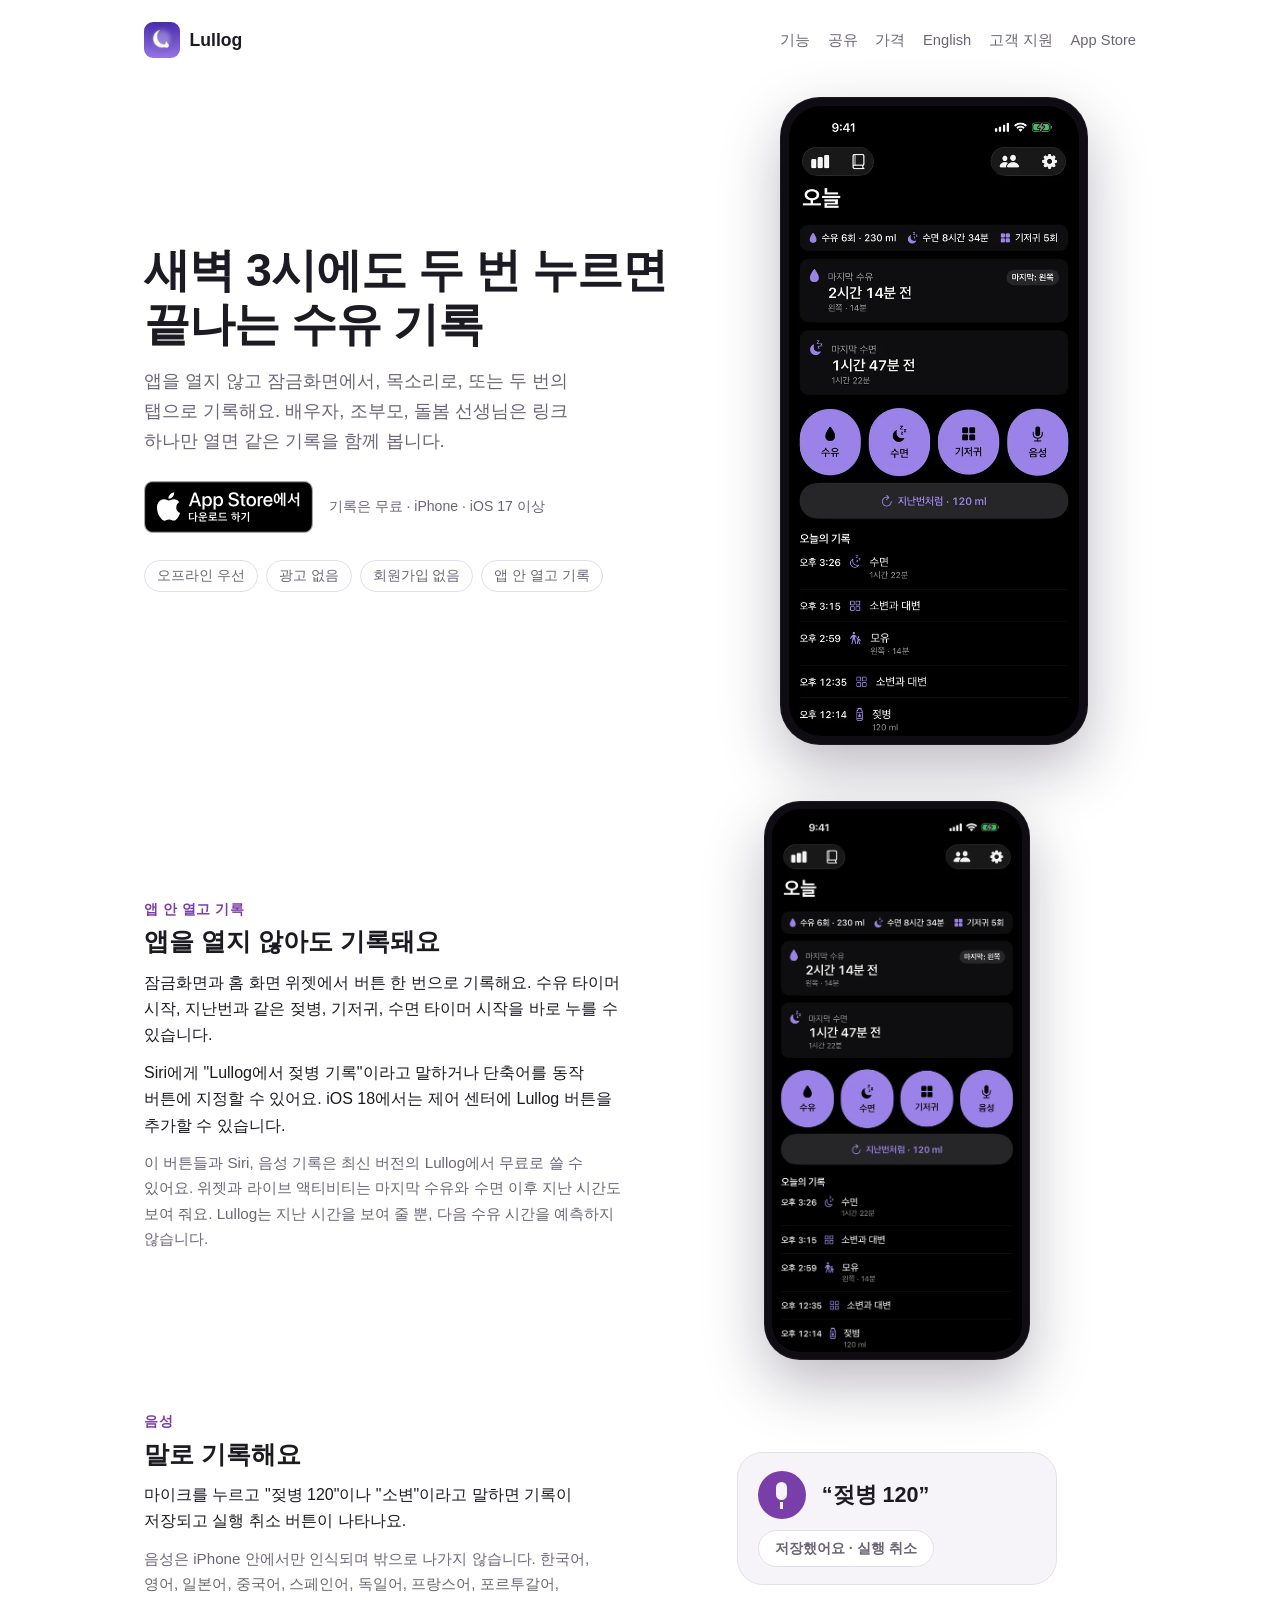
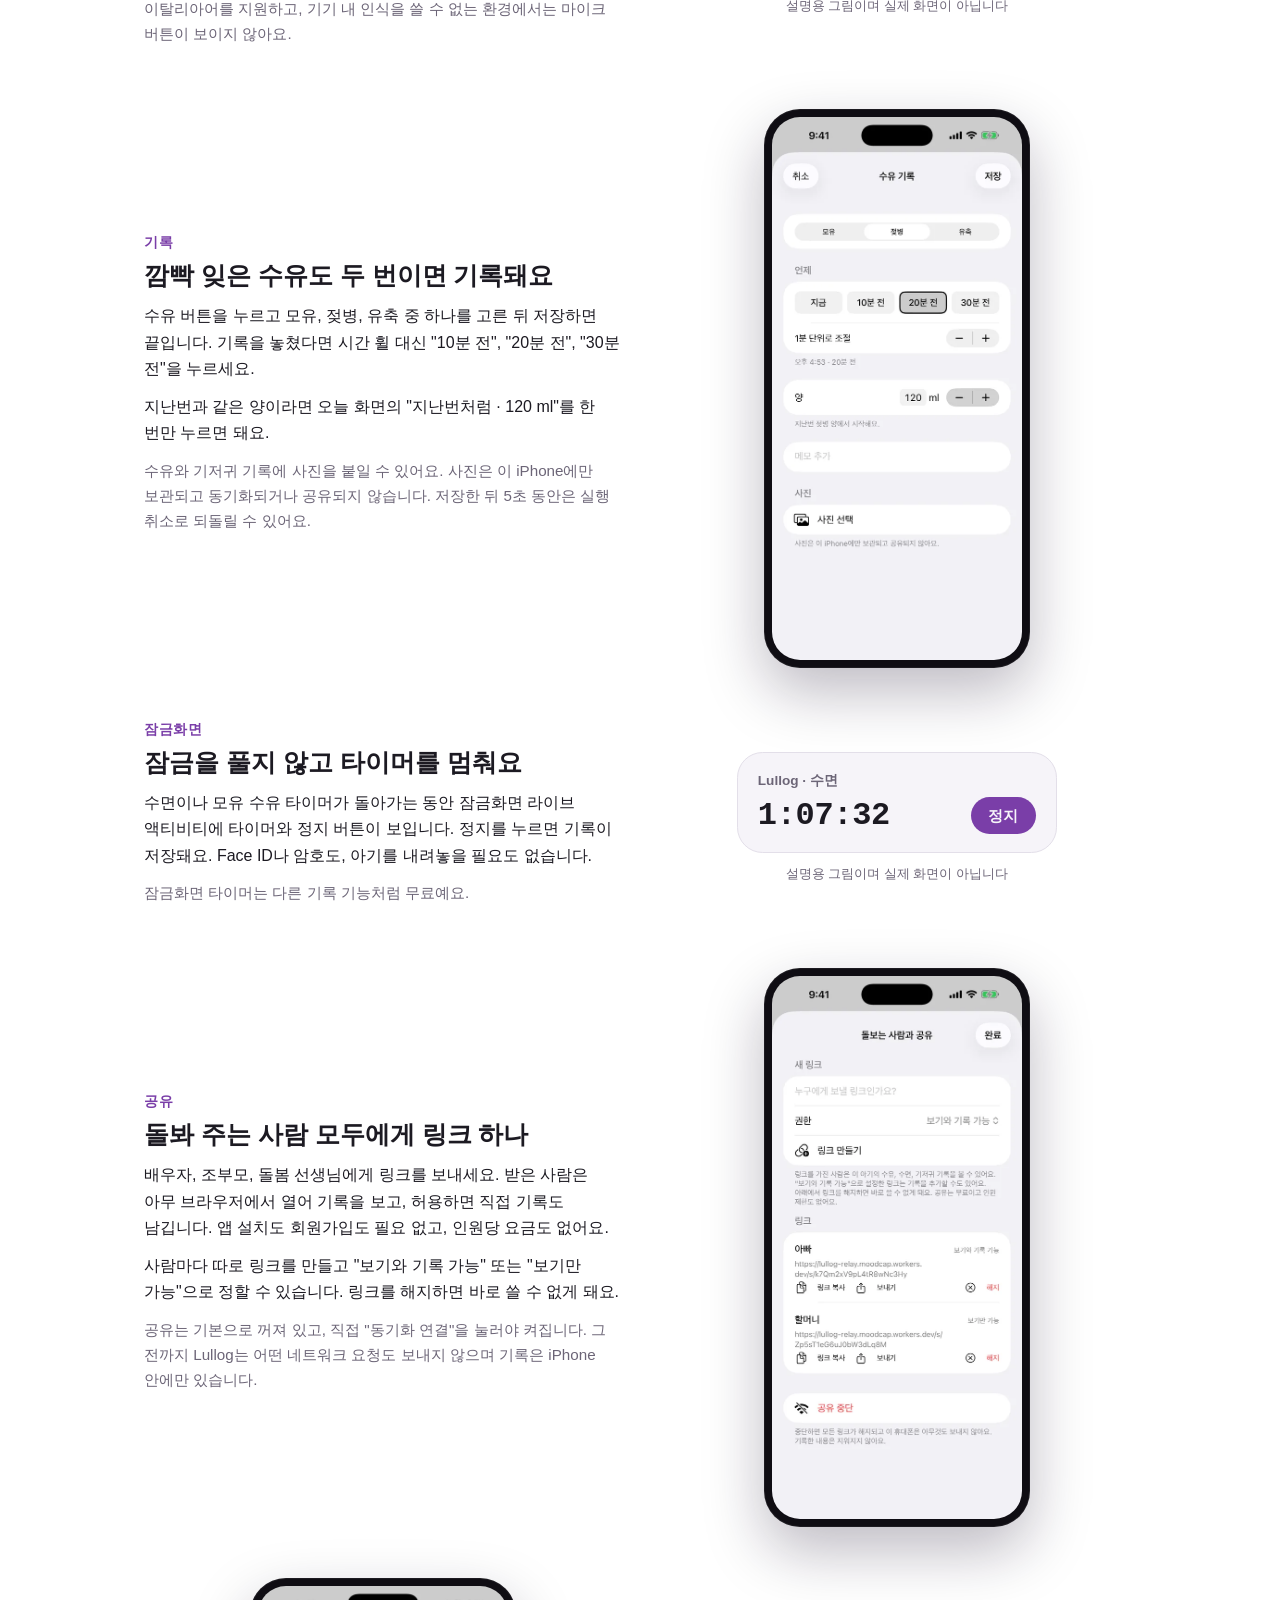
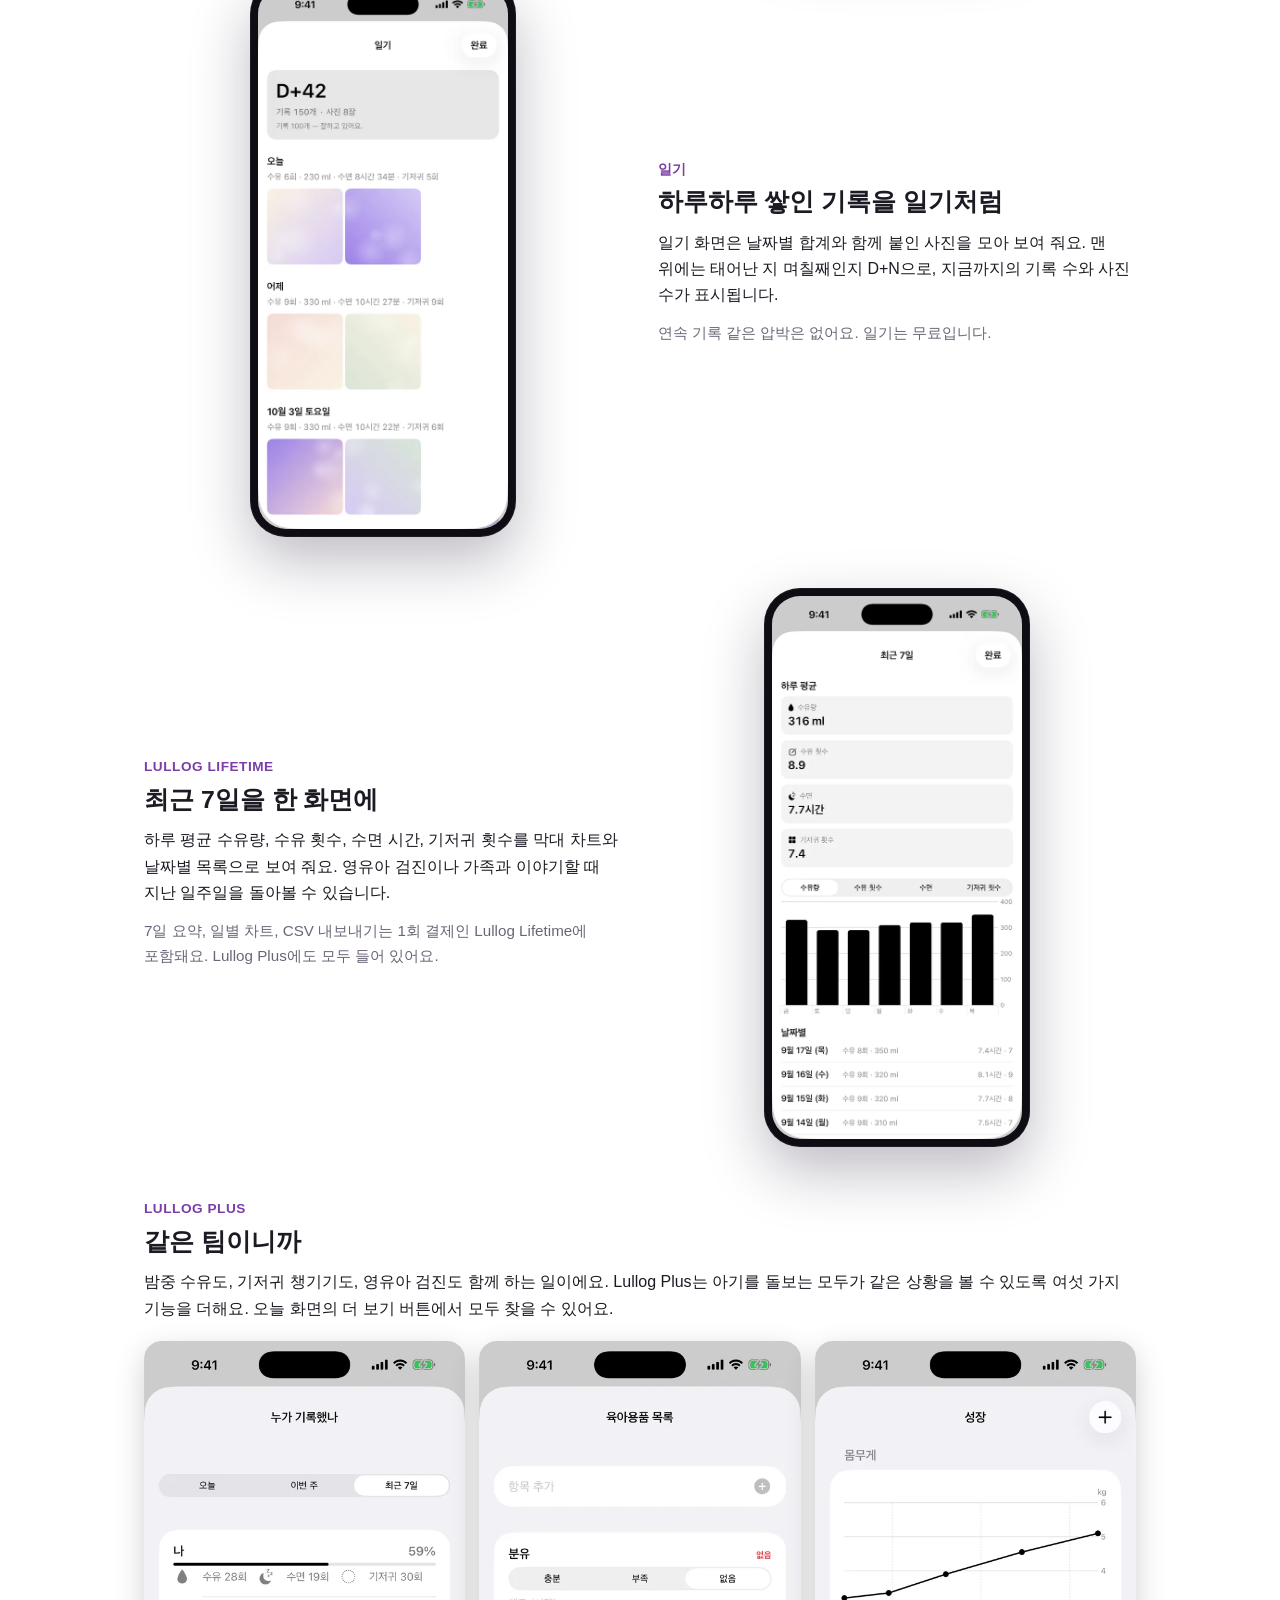
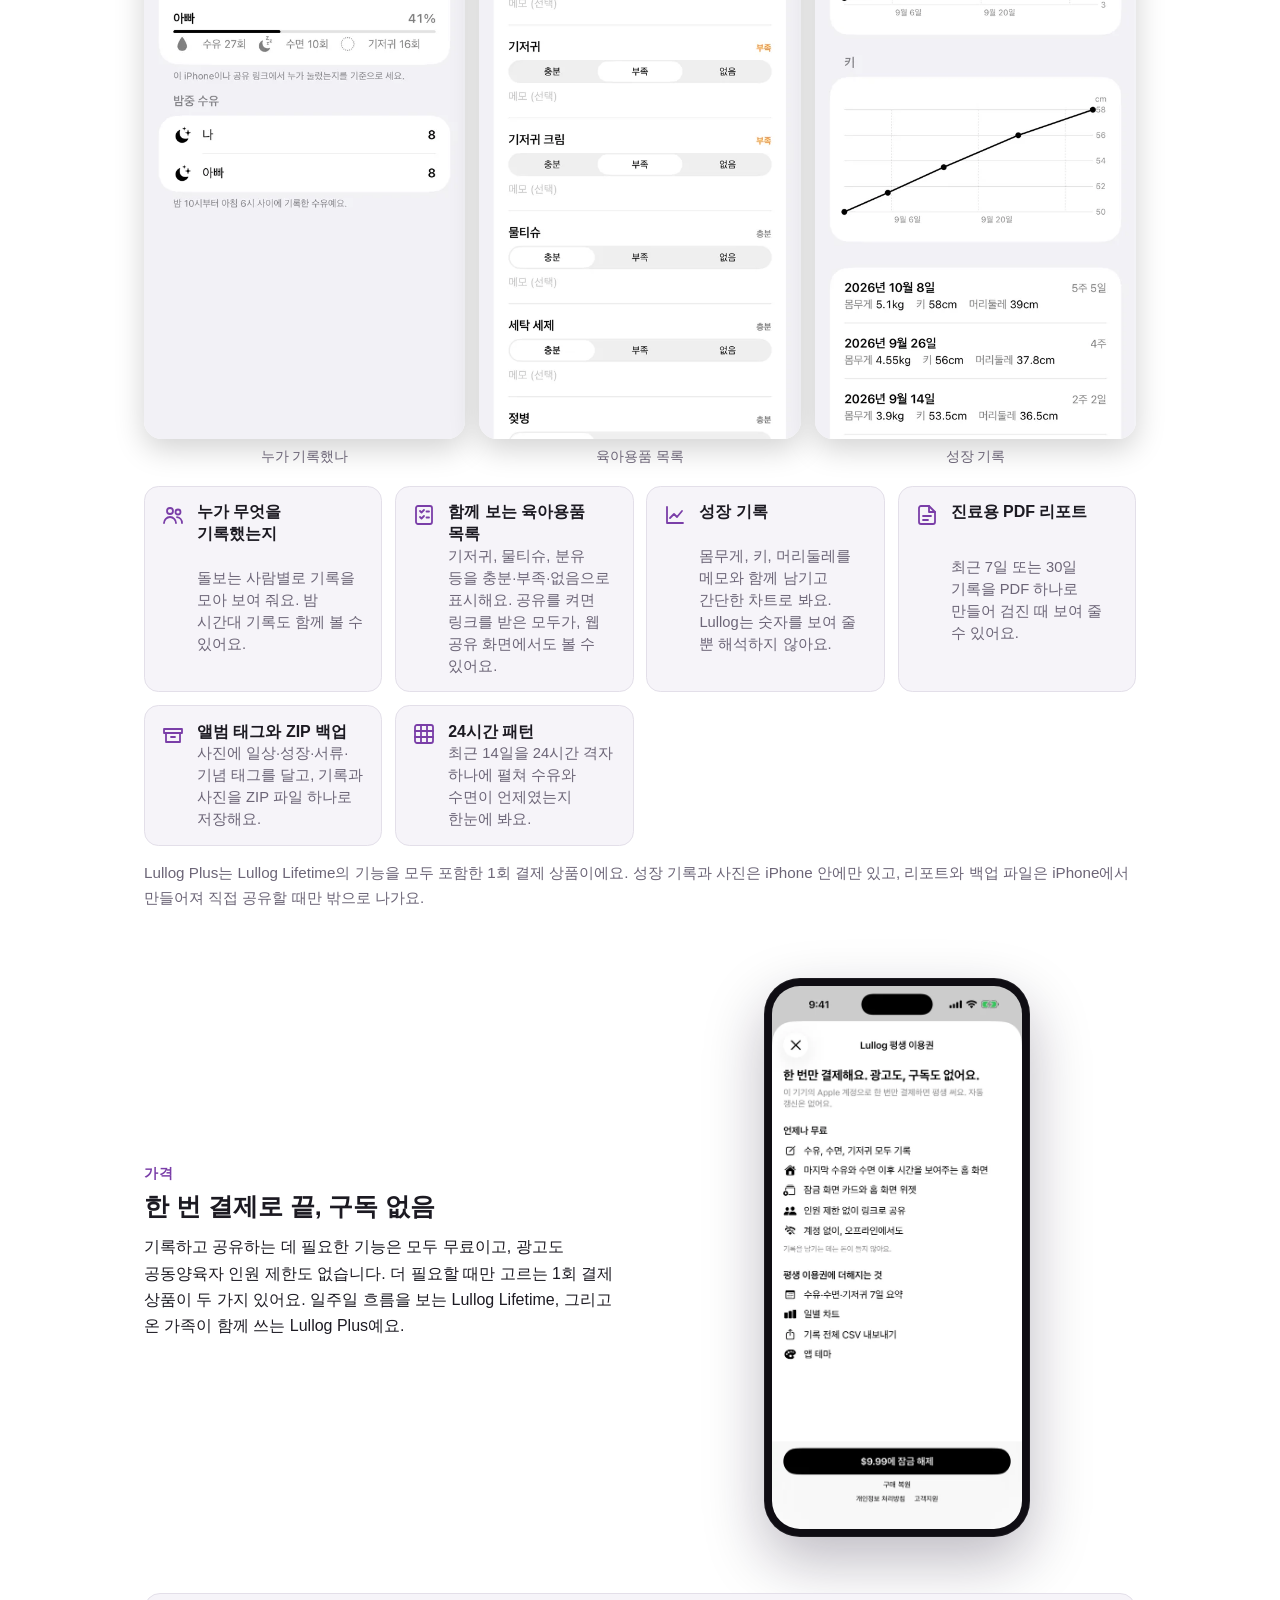
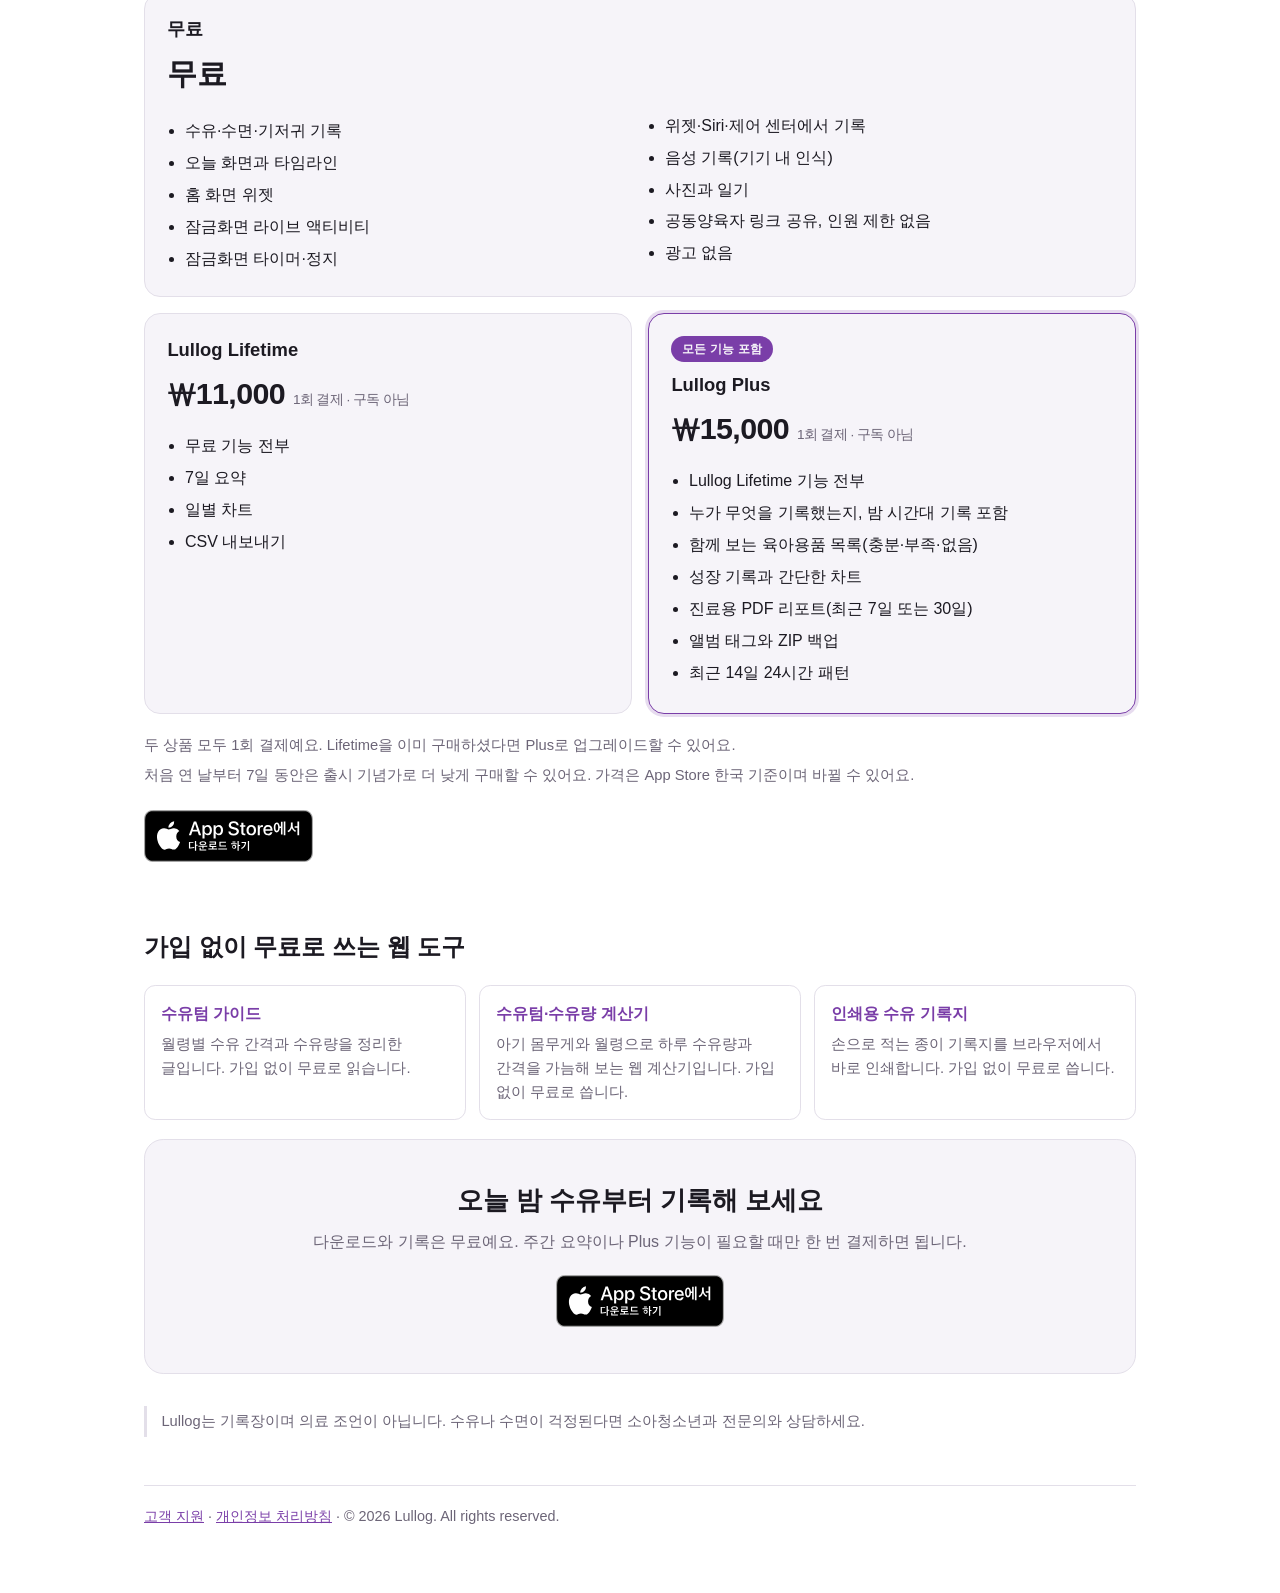
==== ko/index.html @ 97a48c43 "Conversion: per-page App Store campaign tokens, Smart App Banner, store prices on home, calculator r" ====
<!doctype html>
<html lang="ko">
<head>
<meta charset="utf-8">
<meta name="viewport" content="width=device-width, initial-scale=1">
<meta name="apple-itunes-app" content="app-id=6813064594">
<title>Lullog: 아기 수유 기록·수유텀 앱 | App Store</title>
<meta name="description" content="아기 수유 기록과 수유텀을 두 번의 탭으로 남기는 iPhone 앱 Lullog, 이제 App Store에서 받을 수 있어요. 링크 하나로 가족과 함께 기록하세요.">
<link rel="canonical" href="https://richoh86.github.io/lullog-site/ko/">
<link rel="alternate" hreflang="ko" href="https://richoh86.github.io/lullog-site/ko/">
<link rel="alternate" hreflang="en" href="https://richoh86.github.io/lullog-site/">
<link rel="alternate" hreflang="x-default" href="https://richoh86.github.io/lullog-site/">
<meta property="og:type" content="website">
<meta property="og:title" content="Lullog: 아기 수유 기록·수유텀 앱 | App Store">
<meta property="og:description" content="아기 수유 기록과 수유텀을 두 번의 탭으로 남기는 iPhone 앱 Lullog, 이제 App Store에서 받을 수 있어요. 링크 하나로 가족과 함께 기록하세요.">
<meta property="og:url" content="https://richoh86.github.io/lullog-site/ko/">
<meta property="og:site_name" content="Lullog">
<meta property="og:locale" content="ko_KR">
<meta property="og:locale:alternate" content="en_US">
<meta property="og:image" content="https://richoh86.github.io/lullog-site/assets/og.png">
<meta property="og:image:alt" content="Lullog 신생아 수유·수면·기저귀 기록 앱 소개 이미지">
<meta name="twitter:card" content="summary_large_image">
<meta name="twitter:title" content="Lullog: 아기 수유 기록·수유텀 앱 | App Store">
<meta name="twitter:description" content="아기 수유 기록과 수유텀을 두 번의 탭으로 남기는 iPhone 앱 Lullog, 이제 App Store에서 받을 수 있어요. 링크 하나로 가족과 함께 기록하세요.">
<meta name="twitter:image" content="https://richoh86.github.io/lullog-site/assets/og.png">
<link rel="apple-touch-icon" href="../assets/icon-180.png">
<link rel="stylesheet" href="../assets/site.css">
</head>
<body class="landing">

<header class="site-header">
  <a class="brand" href="./"><img src="../assets/icon-180.png" alt="" width="36" height="36">Lullog</a>
  <nav>
    <a href="#features">기능</a>
    <a href="#sharing">공유</a>
    <a href="#pricing">가격</a>
    <a href="../" hreflang="en" lang="en">English</a>
    <a href="support.html">고객 지원</a>
    <a href="https://apps.apple.com/kr/app/id6813064594?ct=ko-home-nav">App Store</a>
  </nav>
</header>

<main>
<section class="hero">
  <div>
    <h1>새벽 3시에도 두 번 누르면 끝나는 수유 기록</h1>
    <p class="tagline">앱을 열지 않고 잠금화면에서, 목소리로, 또는 두 번의 탭으로 기록해요. 배우자, 조부모, 돌봄 선생님은 링크 하나만 열면 같은 기록을 함께 봅니다.</p>
    <div class="actions">
      <a class="badge" href="https://apps.apple.com/kr/app/id6813064594?ct=ko-home-hero"><img src="../assets/appstore-badge-ko-kr.svg" alt="App Store에서 Lullog 다운로드" width="169" height="52"></a>
      <p class="note">기록은 무료 · iPhone · iOS 17 이상</p>
    </div>
    <ul class="trust">
      <li>오프라인 우선</li>
      <li>광고 없음</li>
      <li>회원가입 없음</li>
      <li>앱 안 열고 기록</li>
    </ul>
  </div>
  <div class="phone">
    <img src="../assets/screens/ko/home.webp" srcset="../assets/screens/ko/home.webp 540w, ../assets/screens/ko/home@2x.webp 1080w" sizes="(max-width: 720px) 74vw, 272px" width="540" height="1173" fetchpriority="high" alt="밤 시간의 Lullog 오늘 화면. 수유 6회·230 ml, 수면 8시간 34분, 기저귀 5회 오늘 합계와 마지막: 왼쪽 표시가 붙은 마지막 수유 2시간 14분 전, 마지막 수면 카드, 수유·수면·기저귀·음성 큰 버튼, 지난번처럼 120 ml 버튼, 오늘의 기록이 보입니다">
  </div>
</section>

<div class="features" id="features">
  <section class="feature">
    <div>
      <p class="kicker">앱 안 열고 기록</p>
      <h2>앱을 열지 않아도 기록돼요</h2>
      <p>잠금화면과 홈 화면 위젯에서 버튼 한 번으로 기록해요. 수유 타이머 시작, 지난번과 같은 젖병, 기저귀, 수면 타이머 시작을 바로 누를 수 있습니다.</p>
      <p>Siri에게 "Lullog에서 젖병 기록"이라고 말하거나 단축어를 동작 버튼에 지정할 수 있어요. iOS 18에서는 제어 센터에 Lullog 버튼을 추가할 수 있습니다.</p>
      <p class="dim">이 버튼들과 Siri, 음성 기록은 최신 버전의 Lullog에서 무료로 쓸 수 있어요. 위젯과 라이브 액티비티는 마지막 수유와 수면 이후 지난 시간도 보여 줘요. Lullog는 지난 시간을 보여 줄 뿐, 다음 수유 시간을 예측하지 않습니다.</p>
    </div>
    <div class="phone small">
      <img src="../assets/screens/ko/home.webp" srcset="../assets/screens/ko/home.webp 540w, ../assets/screens/ko/home@2x.webp 1080w" sizes="(max-width: 720px) 74vw, 272px" width="540" height="1173" loading="lazy" decoding="async" alt="수유·수면·기저귀·음성 버튼과 지난번처럼 120 ml 버튼, 오늘 합계 줄, 마지막: 왼쪽 표시가 붙은 마지막 수유 카드가 보이는 오늘 화면">
    </div>
  </section>

  <section class="feature">
    <div>
      <p class="kicker">음성</p>
      <h2>말로 기록해요</h2>
      <p>마이크를 누르고 "젖병 120"이나 "소변"이라고 말하면 기록이 저장되고 실행 취소 버튼이 나타나요.</p>
      <p class="dim">음성은 iPhone 안에서만 인식되며 밖으로 나가지 않습니다. 한국어, 영어, 일본어, 중국어, 스페인어, 독일어, 프랑스어, 포르투갈어, 이탈리아어를 지원하고, 기기 내 인식을 쓸 수 없는 환경에서는 마이크 버튼이 보이지 않아요.</p>
    </div>
    <figure class="voice-demo" aria-label="음성 기록을 표현한 그림">
      <div class="voice-card" aria-hidden="true">
        <span class="voice-mic"></span>
        <span class="voice-said">&ldquo;젖병 120&rdquo;</span>
        <span class="voice-result">저장했어요 · 실행 취소</span>
      </div>
      <figcaption>설명용 그림이며 실제 화면이 아닙니다</figcaption>
    </figure>
  </section>

  <section class="feature">
    <div>
      <p class="kicker">기록</p>
      <h2>깜빡 잊은 수유도 두 번이면 기록돼요</h2>
      <p>수유 버튼을 누르고 모유, 젖병, 유축 중 하나를 고른 뒤 저장하면 끝입니다. 기록을 놓쳤다면 시간 휠 대신 "10분 전", "20분 전", "30분 전"을 누르세요.</p>
      <p>지난번과 같은 양이라면 오늘 화면의 "지난번처럼 · 120 ml"를 한 번만 누르면 돼요.</p>
      <p class="dim">수유와 기저귀 기록에 사진을 붙일 수 있어요. 사진은 이 iPhone에만 보관되고 동기화되거나 공유되지 않습니다. 저장한 뒤 5초 동안은 실행 취소로 되돌릴 수 있어요.</p>
    </div>
    <div class="phone">
      <img src="../assets/screens/ko/log.webp" srcset="../assets/screens/ko/log.webp 540w, ../assets/screens/ko/log@2x.webp 1080w" sizes="(max-width: 720px) 74vw, 272px" width="540" height="1173" loading="lazy" decoding="async" alt="수유 기록 화면. 모유·젖병·유축 선택, 20분 전이 선택된 빠른 시간 선택, 수유량 120 ml, 메모 칸과 사진 선택 칸">
    </div>
  </section>

  <section class="feature">
    <div>
      <p class="kicker">잠금화면</p>
      <h2>잠금을 풀지 않고 타이머를 멈춰요</h2>
      <p>수면이나 모유 수유 타이머가 돌아가는 동안 잠금화면 라이브 액티비티에 타이머와 정지 버튼이 보입니다. 정지를 누르면 기록이 저장돼요. Face ID나 암호도, 아기를 내려놓을 필요도 없습니다.</p>
      <p class="dim">잠금화면 타이머는 다른 기록 기능처럼 무료예요.</p>
    </div>
    <figure class="lock-demo" aria-label="잠금화면 타이머를 표현한 그림">
      <div class="lock-card" aria-hidden="true">
        <span class="lock-label">Lullog · 수면</span>
        <span class="lock-time">1:07:32</span>
        <span class="lock-stop">정지</span>
      </div>
      <figcaption>설명용 그림이며 실제 화면이 아닙니다</figcaption>
    </figure>
  </section>

  <section class="feature" id="sharing">
    <div>
      <p class="kicker">공유</p>
      <h2>돌봐 주는 사람 모두에게 링크 하나</h2>
      <p>배우자, 조부모, 돌봄 선생님에게 링크를 보내세요. 받은 사람은 아무 브라우저에서 열어 기록을 보고, 허용하면 직접 기록도 남깁니다. 앱 설치도 회원가입도 필요 없고, 인원당 요금도 없어요.</p>
      <p>사람마다 따로 링크를 만들고 "보기와 기록 가능" 또는 "보기만 가능"으로 정할 수 있습니다. 링크를 해지하면 바로 쓸 수 없게 돼요.</p>
      <p class="dim">공유는 기본으로 꺼져 있고, 직접 "동기화 연결"을 눌러야 켜집니다. 그 전까지 Lullog는 어떤 네트워크 요청도 보내지 않으며 기록은 iPhone 안에만 있습니다.</p>
    </div>
    <div class="phone">
      <img src="../assets/screens/ko/share.webp" srcset="../assets/screens/ko/share.webp 540w, ../assets/screens/ko/share@2x.webp 1080w" sizes="(max-width: 720px) 74vw, 272px" width="540" height="1173" loading="lazy" decoding="async" alt="공동양육자 공유 화면. 보기와 기록이 가능한 아빠 링크, 보기만 가능한 할머니 링크, 복사·보내기·해지 버튼">
    </div>
  </section>

  <section class="feature">
    <div>
      <p class="kicker">일기</p>
      <h2>하루하루 쌓인 기록을 일기처럼</h2>
      <p>일기 화면은 날짜별 합계와 함께 붙인 사진을 모아 보여 줘요. 맨 위에는 태어난 지 며칠째인지 D+N으로, 지금까지의 기록 수와 사진 수가 표시됩니다.</p>
      <p class="dim">연속 기록 같은 압박은 없어요. 일기는 무료입니다.</p>
    </div>
    <div class="phone">
      <img src="../assets/screens/ko/diary.webp" srcset="../assets/screens/ko/diary.webp 540w, ../assets/screens/ko/diary@2x.webp 1080w" sizes="(max-width: 720px) 74vw, 272px" width="540" height="1173" loading="lazy" decoding="async" alt="일기 화면. D+42, 기록 150개·사진 8장 표시와 날짜별 합계, 사진 모음">
    </div>
  </section>

  <section class="feature">
    <div>
      <p class="kicker">Lullog Lifetime</p>
      <h2>최근 7일을 한 화면에</h2>
      <p>하루 평균 수유량, 수유 횟수, 수면 시간, 기저귀 횟수를 막대 차트와 날짜별 목록으로 보여 줘요. 영유아 검진이나 가족과 이야기할 때 지난 일주일을 돌아볼 수 있습니다.</p>
      <p class="dim">7일 요약, 일별 차트, CSV 내보내기는 1회 결제인 Lullog Lifetime에 포함돼요. Lullog Plus에도 모두 들어 있어요.</p>
    </div>
    <div class="phone">
      <img src="../assets/screens/ko/week.webp" srcset="../assets/screens/ko/week.webp 540w, ../assets/screens/ko/week@2x.webp 1080w" sizes="(max-width: 720px) 74vw, 272px" width="540" height="1173" loading="lazy" decoding="async" alt="최근 7일 요약 화면. 하루 평균 수유량 316 ml, 수유 8.9회, 수면 7.7시간, 기저귀 7.4회와 막대 차트, 날짜별 목록">
    </div>
  </section>
  <section class="feature wide" id="plus">
    <div>
      <p class="kicker">Lullog Plus</p>
      <h2>같은 팀이니까</h2>
      <p>밤중 수유도, 기저귀 챙기기도, 영유아 검진도 함께 하는 일이에요. Lullog Plus는 아기를 돌보는 모두가 같은 상황을 볼 수 있도록 여섯 가지 기능을 더해요. 오늘 화면의 더 보기 버튼에서 모두 찾을 수 있어요.</p>
            <div class="plus-shots" aria-label="Lullog Plus 화면 세 장">
        <figure><img src="../assets/screens/ko/team.webp" srcset="../assets/screens/ko/team.webp 540w, ../assets/screens/ko/team@2x.webp 1080w" sizes="(max-width: 720px) 44vw, 220px" width="540" height="1173" loading="lazy" decoding="async" alt="누가 기록했나: 나 59%(수유 28회·수면 19회·기저귀 30회), 아빠 41%(수유 27회·수면 10회·기저귀 16회), 밤중 수유 각 8회"><figcaption>누가 기록했나</figcaption></figure>
        <figure><img src="../assets/screens/ko/supplies.webp" srcset="../assets/screens/ko/supplies.webp 540w, ../assets/screens/ko/supplies@2x.webp 1080w" sizes="(max-width: 720px) 44vw, 220px" width="540" height="1173" loading="lazy" decoding="async" alt="함께 보는 육아용품 목록: 분유 없음, 기저귀와 기저귀 크림 부족, 물티슈·세탁 세제·젖병 충분"><figcaption>육아용품 목록</figcaption></figure>
        <figure><img src="../assets/screens/ko/growth.webp" srcset="../assets/screens/ko/growth.webp 540w, ../assets/screens/ko/growth@2x.webp 1080w" sizes="(max-width: 720px) 44vw, 220px" width="540" height="1173" loading="lazy" decoding="async" alt="성장 기록: 검진 다섯 번의 몸무게와 키 그래프, 아래에 측정 목록"><figcaption>성장 기록</figcaption></figure>
      </div>
      <ul class="plus-list">
        <li><svg viewBox="0 0 24 24" aria-hidden="true"><circle cx="9" cy="8" r="3"/><path d="M3 20c0-3.3 2.7-6 6-6s6 2.7 6 6"/><circle cx="17" cy="9" r="2.5"/><path d="M16 14.2c2.9.4 5 2.9 5 5.8"/></svg><strong>누가 무엇을 기록했는지</strong><span>돌보는 사람별로 기록을 모아 보여 줘요. 밤 시간대 기록도 함께 볼 수 있어요.</span></li>
        <li><svg viewBox="0 0 24 24" aria-hidden="true"><rect x="4" y="3" width="16" height="18" rx="2"/><path d="M8 8l1.5 1.5L12 7M8 14l1.5 1.5L12 13M14.5 8.5H17M14.5 14.5H17"/></svg><strong>함께 보는 육아용품 목록</strong><span>기저귀, 물티슈, 분유 등을 충분·부족·없음으로 표시해요. 공유를 켜면 링크를 받은 모두가, 웹 공유 화면에서도 볼 수 있어요.</span></li>
        <li><svg viewBox="0 0 24 24" aria-hidden="true"><path d="M4 4v16h16"/><path d="M7 15l4-4 3 3 5-6"/></svg><strong>성장 기록</strong><span>몸무게, 키, 머리둘레를 메모와 함께 남기고 간단한 차트로 봐요. Lullog는 숫자를 보여 줄 뿐 해석하지 않아요.</span></li>
        <li><svg viewBox="0 0 24 24" aria-hidden="true"><path d="M14 3H6a2 2 0 0 0-2 2v14a2 2 0 0 0 2 2h12a2 2 0 0 0 2-2V9z"/><path d="M14 3v6h6M8 13h8M8 17h5"/></svg><strong>진료용 PDF 리포트</strong><span>최근 7일 또는 30일 기록을 PDF 하나로 만들어 검진 때 보여 줄 수 있어요.</span></li>
        <li><svg viewBox="0 0 24 24" aria-hidden="true"><path d="M3 7h18v4H3zM5 11v9h14v-9"/><path d="M10 15h4"/></svg><strong>앨범 태그와 ZIP 백업</strong><span>사진에 일상·성장·서류·기념 태그를 달고, 기록과 사진을 ZIP 파일 하나로 저장해요.</span></li>
        <li><svg viewBox="0 0 24 24" aria-hidden="true"><rect x="3" y="3" width="18" height="18" rx="2"/><path d="M3 9h18M3 15h18M9 3v18M15 3v18"/></svg><strong>24시간 패턴</strong><span>최근 14일을 24시간 격자 하나에 펼쳐 수유와 수면이 언제였는지 한눈에 봐요.</span></li>
      </ul>
      <p class="dim">Lullog Plus는 Lullog Lifetime의 기능을 모두 포함한 1회 결제 상품이에요. 성장 기록과 사진은 iPhone 안에만 있고, 리포트와 백업 파일은 iPhone에서 만들어져 직접 공유할 때만 밖으로 나가요.</p>
    </div>
  </section>
</div>

<section id="pricing">
  <div class="features">
    <div class="feature">
      <div>
        <p class="kicker">가격</p>
        <h2>한 번 결제로 끝, 구독 없음</h2>
        <p>기록하고 공유하는 데 필요한 기능은 모두 무료이고, 광고도 공동양육자 인원 제한도 없습니다. 더 필요할 때만 고르는 1회 결제 상품이 두 가지 있어요. 일주일 흐름을 보는 Lullog Lifetime, 그리고 온 가족이 함께 쓰는 Lullog Plus예요.</p>
      </div>
      <div class="phone small">
        <img src="../assets/screens/ko/lifetime.webp" srcset="../assets/screens/ko/lifetime.webp 540w, ../assets/screens/ko/lifetime@2x.webp 1080w" sizes="(max-width: 720px) 66vw, 224px" width="540" height="1173" loading="lazy" decoding="async" alt="Lullog Lifetime 화면. 한 번 결제, 광고·구독 없음 안내와 무료·Lifetime 기능 목록, 잠금 해제 버튼">
      </div>
    </div>
  </div>
  <div class="pricing">
    <div class="plan free">
      <h3>무료</h3>
      <p class="price">무료</p>
      <ul>
        <li>수유·수면·기저귀 기록</li>
        <li>오늘 화면과 타임라인</li>
        <li>홈 화면 위젯</li>
        <li>잠금화면 라이브 액티비티</li>
        <li>잠금화면 타이머·정지</li>
        <li>위젯·Siri·제어 센터에서 기록</li>
        <li>음성 기록(기기 내 인식)</li>
        <li>사진과 일기</li>
        <li>공동양육자 링크 공유, 인원 제한 없음</li>
        <li>광고 없음</li>
      </ul>
    </div>
    <div class="plan">
      <h3>Lullog Lifetime</h3>
      <p class="price">₩11,000 <small>1회 결제 · 구독 아님</small></p>
      <ul>
        <li>무료 기능 전부</li>
        <li>7일 요약</li>
        <li>일별 차트</li>
        <li>CSV 내보내기</li>
      </ul>
    </div>
    <div class="plan featured">
      <p class="tag">모든 기능 포함</p>
      <h3>Lullog Plus</h3>
      <p class="price">₩15,000 <small>1회 결제 · 구독 아님</small></p>
      <ul>
        <li>Lullog Lifetime 기능 전부</li>
        <li>누가 무엇을 기록했는지, 밤 시간대 기록 포함</li>
        <li>함께 보는 육아용품 목록(충분·부족·없음)</li>
        <li>성장 기록과 간단한 차트</li>
        <li>진료용 PDF 리포트(최근 7일 또는 30일)</li>
        <li>앨범 태그와 ZIP 백업</li>
        <li>최근 14일 24시간 패턴</li>
      </ul>
    </div>
    <p class="pricing-note">두 상품 모두 1회 결제예요. Lifetime을 이미 구매하셨다면 Plus로 업그레이드할 수 있어요.</p>
    <p class="pricing-note">처음 연 날부터 7일 동안은 출시 기념가로 더 낮게 구매할 수 있어요. 가격은 App Store 한국 기준이며 바뀔 수 있어요.</p>
    <p class="pricing-cta"><a class="badge" href="https://apps.apple.com/kr/app/id6813064594?ct=ko-home-pricing"><img src="../assets/appstore-badge-ko-kr.svg" alt="App Store에서 Lullog 다운로드" width="169" height="52" loading="lazy"></a></p>
  </div>
</section>

<section>
  <h2 class="section-title">가입 없이 무료로 쓰는 웹 도구</h2>
  <ul class="cards">
    <li><a href="guides/">수유텀 가이드</a>
      <p>월령별 수유 간격과 수유량을 정리한 글입니다. 가입 없이 무료로 읽습니다.</p></li>
    <li><a href="tools/suyu-teom-gyesangi.html">수유텀·수유량 계산기</a>
      <p>아기 몸무게와 월령으로 하루 수유량과 간격을 가늠해 보는 웹 계산기입니다. 가입 없이 무료로 씁니다.</p></li>
    <li><a href="print/suyu-girokji.html">인쇄용 수유 기록지</a>
      <p>손으로 적는 종이 기록지를 브라우저에서 바로 인쇄합니다. 가입 없이 무료로 씁니다.</p></li>
  </ul>
</section>

<section class="cta-band">
  <h2>오늘 밤 수유부터 기록해 보세요</h2>
  <p>다운로드와 기록은 무료예요. 주간 요약이나 Plus 기능이 필요할 때만 한 번 결제하면 됩니다.</p>
  <a class="badge" href="https://apps.apple.com/kr/app/id6813064594?ct=ko-home-footer"><img src="../assets/appstore-badge-ko-kr.svg" alt="App Store에서 Lullog 다운로드" width="169" height="52"></a>
</section>

<p class="disclaim">Lullog는 기록장이며 의료 조언이 아닙니다. 수유나 수면이 걱정된다면 소아청소년과 전문의와 상담하세요.</p>
</main>

<footer><a href="support.html">고객 지원</a> · <a href="privacy.html">개인정보 처리방침</a>
 · © 2026 Lullog. All rights reserved.</footer>

<script type="application/ld+json">
[
  {
    "@context": "https://schema.org",
    "@type": "WebSite",
    "name": "Lullog",
    "url": "https://richoh86.github.io/lullog-site/ko/",
    "inLanguage": "ko",
    "description": "아기 수유 기록과 수유텀 확인을 위한 iPhone 앱 Lullog의 한국어 안내입니다. App Store에서 받을 수 있습니다."
  },
  {
    "@context": "https://schema.org",
    "@type": "SoftwareApplication",
    "name": "Lullog",
    "alternateName": "Lullog: 아기 수유 기록·육아일지",
    "operatingSystem": "iOS 17.0 이상",
    "softwareVersion": "1.1",
    "applicationCategory": "HealthApplication",
    "inLanguage": "ko",
    "url": "https://richoh86.github.io/lullog-site/ko/",
    "installUrl": "https://apps.apple.com/kr/app/id6813064594?ct=ko-home-schema",
    "downloadUrl": "https://apps.apple.com/kr/app/id6813064594?ct=ko-home-schema",
    "sameAs": ["https://apps.apple.com/kr/app/id6813064594"],
    "image": "https://richoh86.github.io/lullog-site/assets/og.png",
    "screenshot": "https://richoh86.github.io/lullog-site/assets/screens/ko/home@2x.webp",
    "description": "신생아 수유 기록과 수유텀 확인을 위한 iOS 기록 앱입니다. 기록, 위젯, 잠금화면 라이브 액티비티, 링크 공유는 무료이며 광고가 없습니다.",
    "offers": [
      {
        "@type": "Offer",
        "price": "0",
        "priceCurrency": "KRW",
        "availability": "https://schema.org/InStock"
      },
      {
        "@type": "Offer",
        "name": "Lullog Lifetime",
        "category": "one-time purchase",
        "price": "11000",
        "priceCurrency": "KRW"
      },
      {
        "@type": "Offer",
        "name": "Lullog Plus",
        "category": "one-time purchase",
        "price": "15000",
        "priceCurrency": "KRW"
      }
    ]
  }
]
</script>
</body>
</html>
---- assets/site.css ----
/* Lullog site — shared styles. Matches the inline styles of index/support/privacy. */
:root { color-scheme: light dark;
  --ink:#1c1a22; --dim:#6c6577; --bg:#fff; --card:#f6f4f9; --line:#e3dfe9; --accent:#7a3ea8; }
@media (prefers-color-scheme: dark) {
  :root { --ink:#ece9f1; --dim:#a49cb0; --bg:#17141d; --card:#231f2b; --line:#37303f; --accent:#c79bee; }
}
body { max-width: 46rem; margin: 0 auto; padding: 2.5rem 1.25rem 4rem; background: var(--bg);
  color: var(--ink); font: 16px/1.65 -apple-system, BlinkMacSystemFont, "Segoe UI", Roboto,
  "Apple SD Gothic Neo", "Noto Sans KR", sans-serif; }
h1 { font-size: 2rem; margin: 0 0 .35rem; letter-spacing: -.02em; }
h2 { font-size: 1.25rem; margin: 2.2rem 0 .6rem; }
h3 { font-size: 1rem; margin: 1.4rem 0 .3rem; }
.sub { color: var(--dim); margin: 0 0 2rem; }
.lede { background: var(--card); border: 1px solid var(--line); border-radius: .7rem;
  padding: 1rem 1.15rem; margin: 0 0 2rem; }
.note { color: var(--dim); font-size: .9rem; }
ul, ol { padding-left: 1.15rem; } li { margin: .3rem 0; }
a { color: var(--accent); }
nav.crumbs { font-size: .9rem; color: var(--dim); margin: 0 0 1.2rem; }
nav.langs { font-size: .9rem; color: var(--dim); margin: 0 0 1.5rem; }
table { border-collapse: collapse; width: 100%; margin: 1rem 0; font-size: .95rem; display: block;
  overflow-x: auto; }
th, td { border: 1px solid var(--line); padding: .5rem .6rem; text-align: left; vertical-align: top; }
th { background: var(--card); font-weight: 600; }
.cards { display: grid; gap: .8rem; grid-template-columns: repeat(auto-fit, minmax(15rem, 1fr));
  padding: 0; list-style: none; margin: 1.2rem 0; }
.cards li { border: 1px solid var(--line); border-radius: .7rem; padding: .9rem 1rem; margin: 0; }
.cards li a { font-weight: 600; text-decoration: none; }
.cards li p { margin: .3rem 0 0; color: var(--dim); font-size: .92rem; }
.calc { background: var(--card); border: 1px solid var(--line); border-radius: .7rem; padding: 1.1rem; }
.calc label { display: block; margin: .8rem 0 .2rem; font-weight: 600; font-size: .95rem; }
.calc input, .calc select { width: 100%; box-sizing: border-box; padding: .55rem .6rem; font-size: 1rem;
  border: 1px solid var(--line); border-radius: .45rem; background: var(--bg); color: var(--ink); }
.calc button { margin-top: 1rem; padding: .6rem 1.1rem; font-size: 1rem; border: 0; border-radius: .45rem;
  background: var(--accent); color: #fff; cursor: pointer; }
.result { margin-top: 1.4rem; }
.disclaim { border-left: 3px solid var(--line); padding: .2rem 0 .2rem .9rem; color: var(--dim);
  font-size: .92rem; margin: 1.6rem 0; }
footer { margin-top: 3rem; padding-top: 1.2rem; border-top: 1px solid var(--line);
  color: var(--dim); font-size: .9rem; }
@media print {
  body { max-width: none; padding: 0; color: #000; background: #fff; font-size: 11pt; }
  .noprint, nav, footer { display: none !important; }
  table { display: table; page-break-inside: avoid; }
  th, td { border: 1px solid #999; }
  .sheet { page-break-after: always; }
}

/* ---------- Landing (home pages) and store CTA, added 2026-10-04 ---------- */
body.landing { max-width: 62rem; padding-top: 1.4rem; }
.site-header { display: flex; align-items: center; gap: .8rem; margin: 0 0 2.4rem; flex-wrap: wrap; }
.site-header .brand { display: flex; align-items: center; gap: .6rem; font-weight: 700; font-size: 1.1rem;
  color: var(--ink); text-decoration: none; }
.site-header .brand img { width: 36px; height: 36px; border-radius: 9px; }
.site-header nav { margin-left: auto; display: flex; gap: 1.1rem; font-size: .92rem; flex-wrap: wrap; }
.site-header nav a { color: var(--dim); text-decoration: none; }
.site-header nav a:hover { color: var(--accent); }
.hero { display: grid; grid-template-columns: 1.15fr .85fr; gap: 2.5rem; align-items: center; margin: 0 0 3.5rem; }
.hero h1 { font-size: clamp(2rem, 4.2vw, 2.9rem); line-height: 1.15; margin: 0 0 .9rem; }
.hero .tagline { font-size: 1.15rem; color: var(--dim); margin: 0 0 1.5rem; max-width: 30rem; }
.hero .actions { display: flex; align-items: center; gap: 1rem; flex-wrap: wrap; }
.badge img, img.badge { height: 52px; width: auto; display: block; }
.hero .actions .note { font-size: .88rem; color: var(--dim); margin: 0; }
.trust { display: flex; gap: .5rem; flex-wrap: wrap; padding: 0; margin: 1.4rem 0 0; list-style: none; }
.trust li { font-size: .85rem; color: var(--dim); border: 1px solid var(--line); border-radius: 999px; padding: .25rem .75rem; }
.phone { width: min(290px, 78vw); margin: 0 auto; padding: 9px; border-radius: 40px; background: #0f0d13;
  box-shadow: 0 24px 60px rgba(20, 10, 40, .28), 0 0 0 1px rgba(255,255,255,.06) inset; }
.phone img { display: block; width: 100%; height: auto; border-radius: 32px; }
.phone.small { width: min(240px, 70vw); border-radius: 34px; padding: 8px; }
.phone.small img { border-radius: 27px; }
.features { display: flex; flex-direction: column; gap: 3.2rem; margin: 0 0 3.5rem; }
.feature { display: grid; grid-template-columns: 1fr 1fr; gap: 2.2rem; align-items: center; }
.feature:nth-child(even) .phone { order: -1; }
.feature .kicker { color: var(--accent); font-weight: 600; font-size: .85rem; letter-spacing: .04em;
  text-transform: uppercase; margin: 0 0 .4rem; }
.feature h2 { font-size: 1.55rem; margin: 0 0 .7rem; line-height: 1.25; }
.feature p { margin: 0 0 .7rem; color: var(--ink); }
.feature p.dim { color: var(--dim); font-size: .95rem; }
.pricing { display: grid; grid-template-columns: 1fr 1fr; gap: 1rem; margin: 0 0 3.5rem; }
.plan { border: 1px solid var(--line); border-radius: 1rem; padding: 1.3rem 1.4rem; background: var(--card); }
.plan.featured { border-color: var(--accent); box-shadow: 0 0 0 3px color-mix(in srgb, var(--accent) 18%, transparent); }
.plan h3 { margin: 0 0 .2rem; font-size: 1.15rem; }
.plan .price { font-size: 1.9rem; font-weight: 700; margin: 0 0 .3rem; letter-spacing: -.02em; }
.plan .price small { font-size: .85rem; font-weight: 400; color: var(--dim); }
.plan ul { margin: .9rem 0 0; padding-left: 1.1rem; }
.plan li { margin: .35rem 0; }
.cta-band { text-align: center; background: var(--card); border: 1px solid var(--line); border-radius: 1.2rem;
  padding: 2.4rem 1.4rem; margin: 0 0 2rem; }
.cta-band h2 { margin: 0 0 .5rem; font-size: 1.6rem; }
.cta-band p { color: var(--dim); margin: 0 0 1.2rem; }
.cta-band .badge { display: inline-block; }
.store-cta { display: flex; align-items: center; gap: 1rem; border: 1px solid var(--line); border-radius: 1rem;
  padding: 1rem 1.2rem; background: var(--card); margin: 2.2rem 0; flex-wrap: wrap; }
.store-cta img.icon { width: 56px; height: 56px; border-radius: 13px; }
.store-cta .text { flex: 1 1 14rem; }
.store-cta .text strong { display: block; margin-bottom: .15rem; }
.store-cta .text span { color: var(--dim); font-size: .92rem; }
.section-title { font-size: 1.5rem; margin: 0 0 1.2rem; }
@media (max-width: 720px) {
  .hero, .feature, .pricing { grid-template-columns: 1fr; }
  .hero { gap: 1.8rem; text-align: left; }
  .feature:nth-child(even) .phone { order: 0; }
  .feature .phone { order: 0; }
  .site-header nav { margin-left: 0; }
}
/* Korean line breaking: never split inside a word (어절) */
html[lang="ko"] body { word-break: keep-all; overflow-wrap: anywhere; }
/* Feature rows: smaller device so text and image share the row height */
.feature .phone { width: min(250px, 72vw); border-radius: 36px; padding: 8px; }
.feature .phone img { border-radius: 28px; }
/* While a lazy screenshot is still loading, show the card colour instead of the bezel black */
.phone img { background: var(--card); }

/* ---------- Lock screen timer schematic (1.0.1), added 2026-10-04 ---------- */
.lock-demo { margin: 0 auto; width: min(320px, 100%); text-align: center; }
.lock-card { display: grid; grid-template-columns: 1fr auto; grid-template-rows: auto auto; align-items: center;
  gap: .25rem 1rem; text-align: left; padding: 1.1rem 1.25rem; border-radius: 1.6rem;
  background: var(--card); border: 1px solid var(--line); box-sizing: border-box; }
.lock-card .lock-label { grid-column: 1 / -1; color: var(--dim); font-size: .85rem; font-weight: 600; }
.lock-card .lock-time { font: 600 2rem/1.1 ui-monospace, "SF Mono", Menlo, Consolas, monospace;
  color: var(--ink); letter-spacing: -.01em; font-variant-numeric: tabular-nums; }
.lock-card .lock-stop { justify-self: end; padding: .4rem 1.1rem; border-radius: 999px;
  background: var(--accent); color: var(--card); font-weight: 700; font-size: .95rem; }
.lock-demo figcaption { margin-top: .6rem; color: var(--dim); font-size: .8rem; }

/* ---------- Voice logging schematic (1.0.2), added 2026-10-05 ---------- */
.voice-demo { margin: 0 auto; width: min(320px, 100%); text-align: center; }
.voice-card { display: grid; grid-template-columns: auto 1fr; grid-template-rows: auto auto; align-items: center;
  gap: .7rem 1rem; text-align: left; padding: 1.1rem 1.25rem; border-radius: 1.6rem;
  background: var(--card); border: 1px solid var(--line); box-sizing: border-box; }
.voice-card .voice-mic { grid-row: 1; width: 3rem; height: 3rem; border-radius: 50%; background: var(--accent);
  position: relative; }
.voice-card .voice-mic::before { content: ""; position: absolute; left: 50%; top: .7rem; width: .7rem; height: 1.15rem;
  margin-left: -.35rem; border-radius: .35rem; background: var(--card); }
.voice-card .voice-mic::after { content: ""; position: absolute; left: 50%; bottom: .6rem; width: .2rem; height: .45rem;
  margin-left: -.1rem; background: var(--card); }
.voice-card .voice-said { font-size: 1.35rem; font-weight: 600; color: var(--ink); }
.voice-card .voice-result { grid-column: 1 / -1; justify-self: start; padding: .35rem 1rem; border-radius: 999px;
  border: 1px solid var(--line); background: var(--bg); color: var(--dim); font-size: .9rem; font-weight: 600; }
.voice-demo figcaption { margin-top: .6rem; color: var(--dim); font-size: .8rem; }

/* ---------- Lullog Plus (1.1), added 2026-10-10 ---------- */
.plan.free { grid-column: 1 / -1; }
.plan.free ul { columns: 2; column-gap: 2rem; }
.plan.free li { break-inside: avoid; }
.plan .tag { display: inline-block; margin: 0 0 .5rem; padding: .15rem .65rem; border-radius: 999px;
  background: var(--accent); color: var(--card); font-size: .78rem; font-weight: 700; letter-spacing: .02em; }
.pricing-note { grid-column: 1 / -1; margin: .2rem 0 0; color: var(--dim); font-size: .92rem; }
.pricing-note + .pricing-note { margin-top: -.6rem; }
.pricing-cta { grid-column: 1 / -1; margin: .4rem 0 0; }
.pricing-cta .badge { display: inline-block; }
.store-btn { display: inline-block; padding: .75rem 1.2rem; font-size: 1rem; font-weight: 700; border-radius: .45rem;
  background: var(--accent); color: var(--bg); text-decoration: none; }
.store-btn:hover { opacity: .9; }
.feature.wide { grid-template-columns: 1fr; }
.plus-list { list-style: none; padding: 0; margin: 1.1rem 0 .9rem; display: grid; gap: .8rem;
  grid-template-columns: repeat(auto-fit, minmax(13.5rem, 1fr)); }
.plus-list li { display: grid; grid-template-columns: auto 1fr; column-gap: .75rem; align-items: start; margin: 0;
  border: 1px solid var(--line); border-radius: .9rem; padding: .9rem 1rem; background: var(--card); }
.plus-list svg { grid-row: span 2; width: 1.5rem; height: 1.5rem; margin-top: .1rem; color: var(--accent);
  fill: none; stroke: currentColor; stroke-width: 1.8; stroke-linecap: round; stroke-linejoin: round; }
.plus-list strong { display: block; font-size: 1rem; line-height: 1.35; }
.plus-list span { color: var(--dim); font-size: .92rem; line-height: 1.5; }
@media (max-width: 720px) {
  .plan.free ul { columns: 1; }
}

/* Plus screenshots (1.1), added 2026-10-13 */
.plus-shots { display: grid; grid-template-columns: repeat(3, 1fr); gap: .9rem; margin: 1.2rem 0 .4rem; }
.plus-shots figure { margin: 0; }
.plus-shots img { width: 100%; height: auto; border-radius: 18px; box-shadow: 0 10px 30px rgba(0,0,0,.18); display: block; }
.plus-shots figcaption { text-align: center; color: var(--dim); font-size: .85rem; margin-top: .45rem; }
@media (max-width: 720px) { .plus-shots { grid-template-columns: repeat(3, 1fr); gap: .5rem; } .plus-shots img { border-radius: 12px; } }
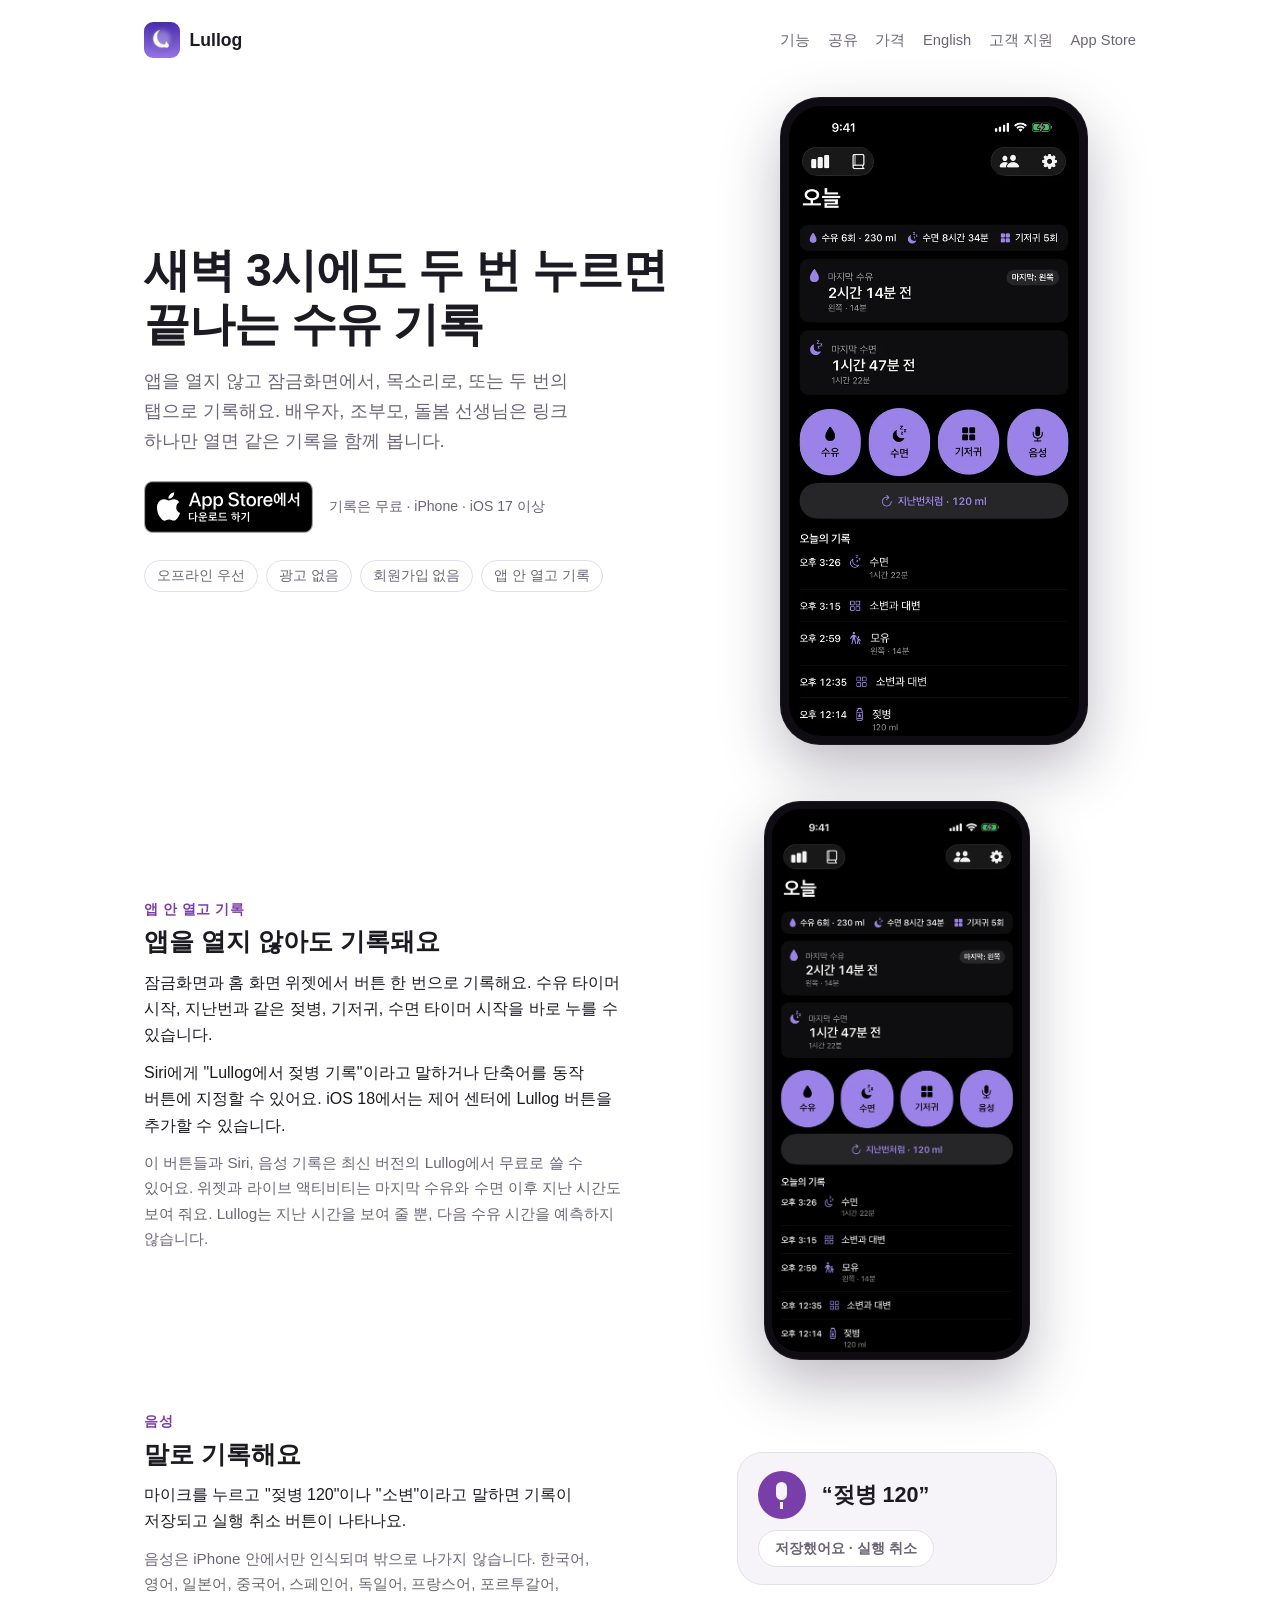
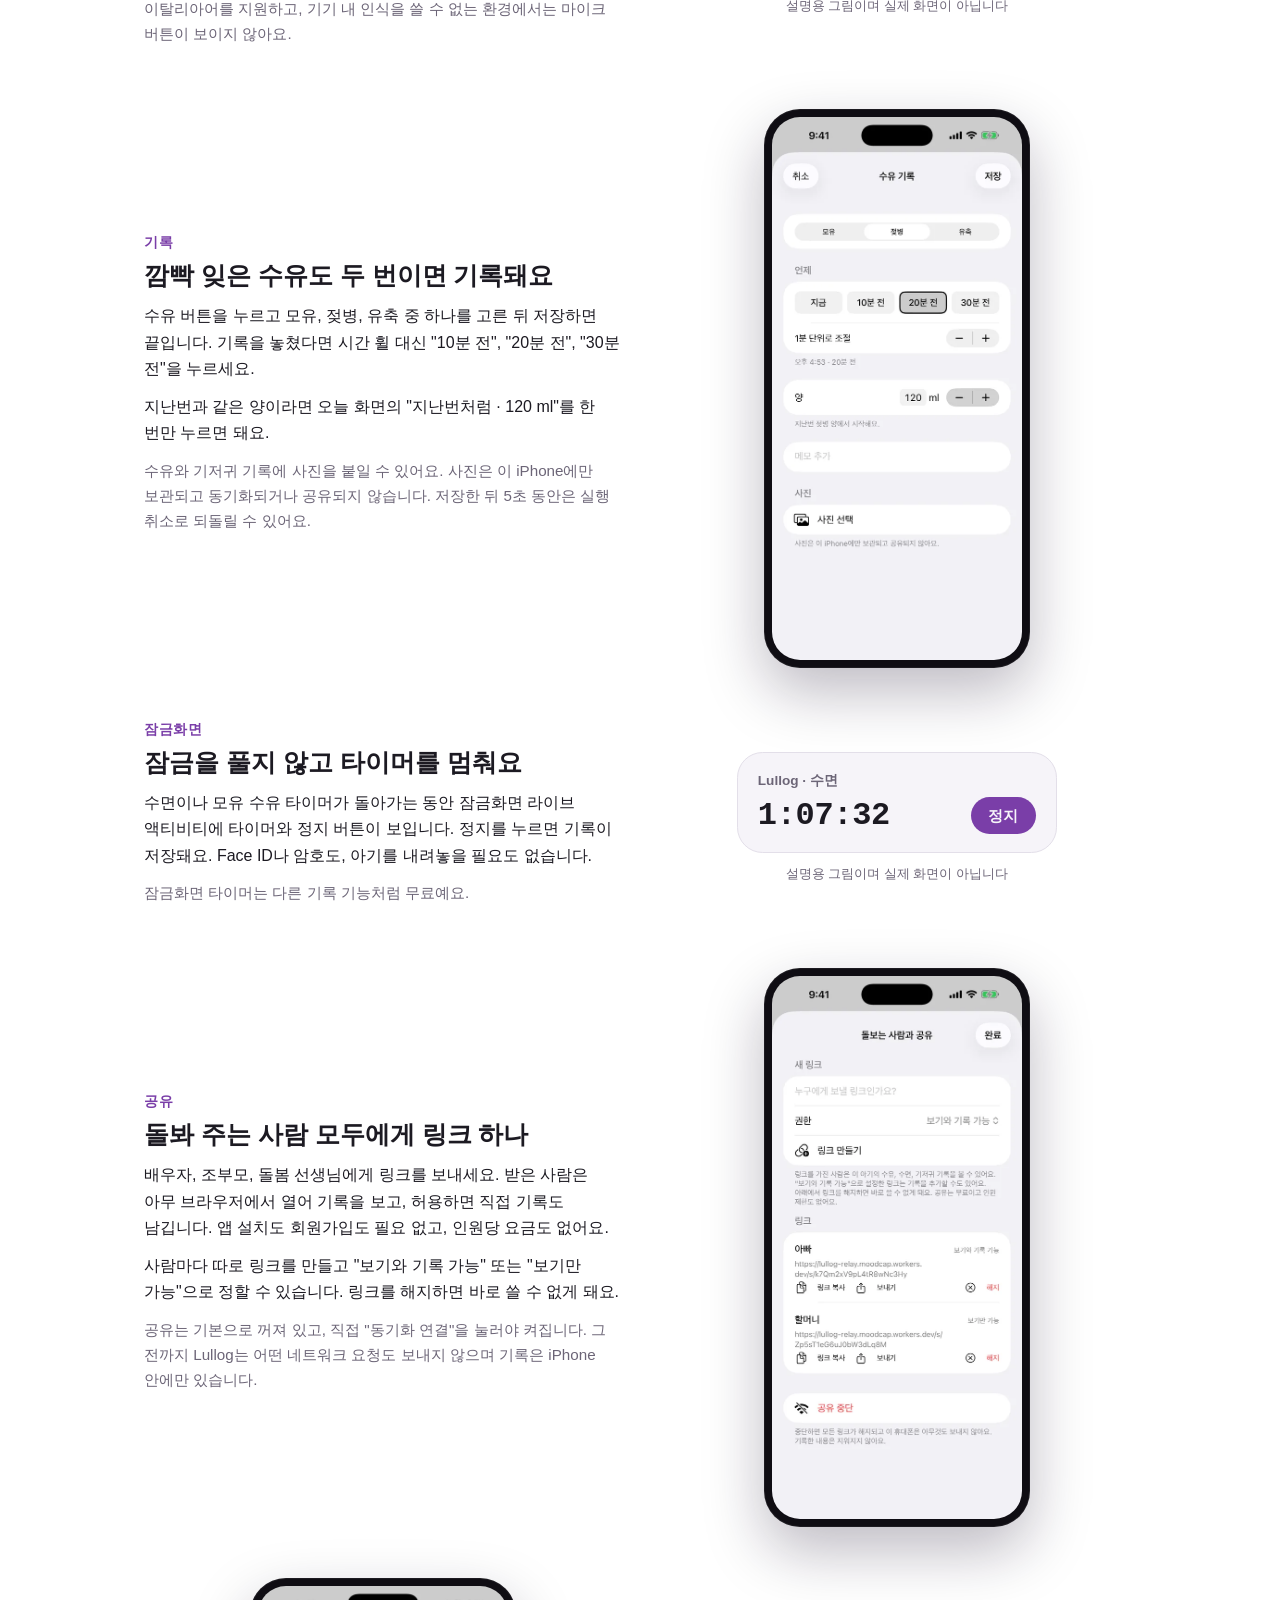
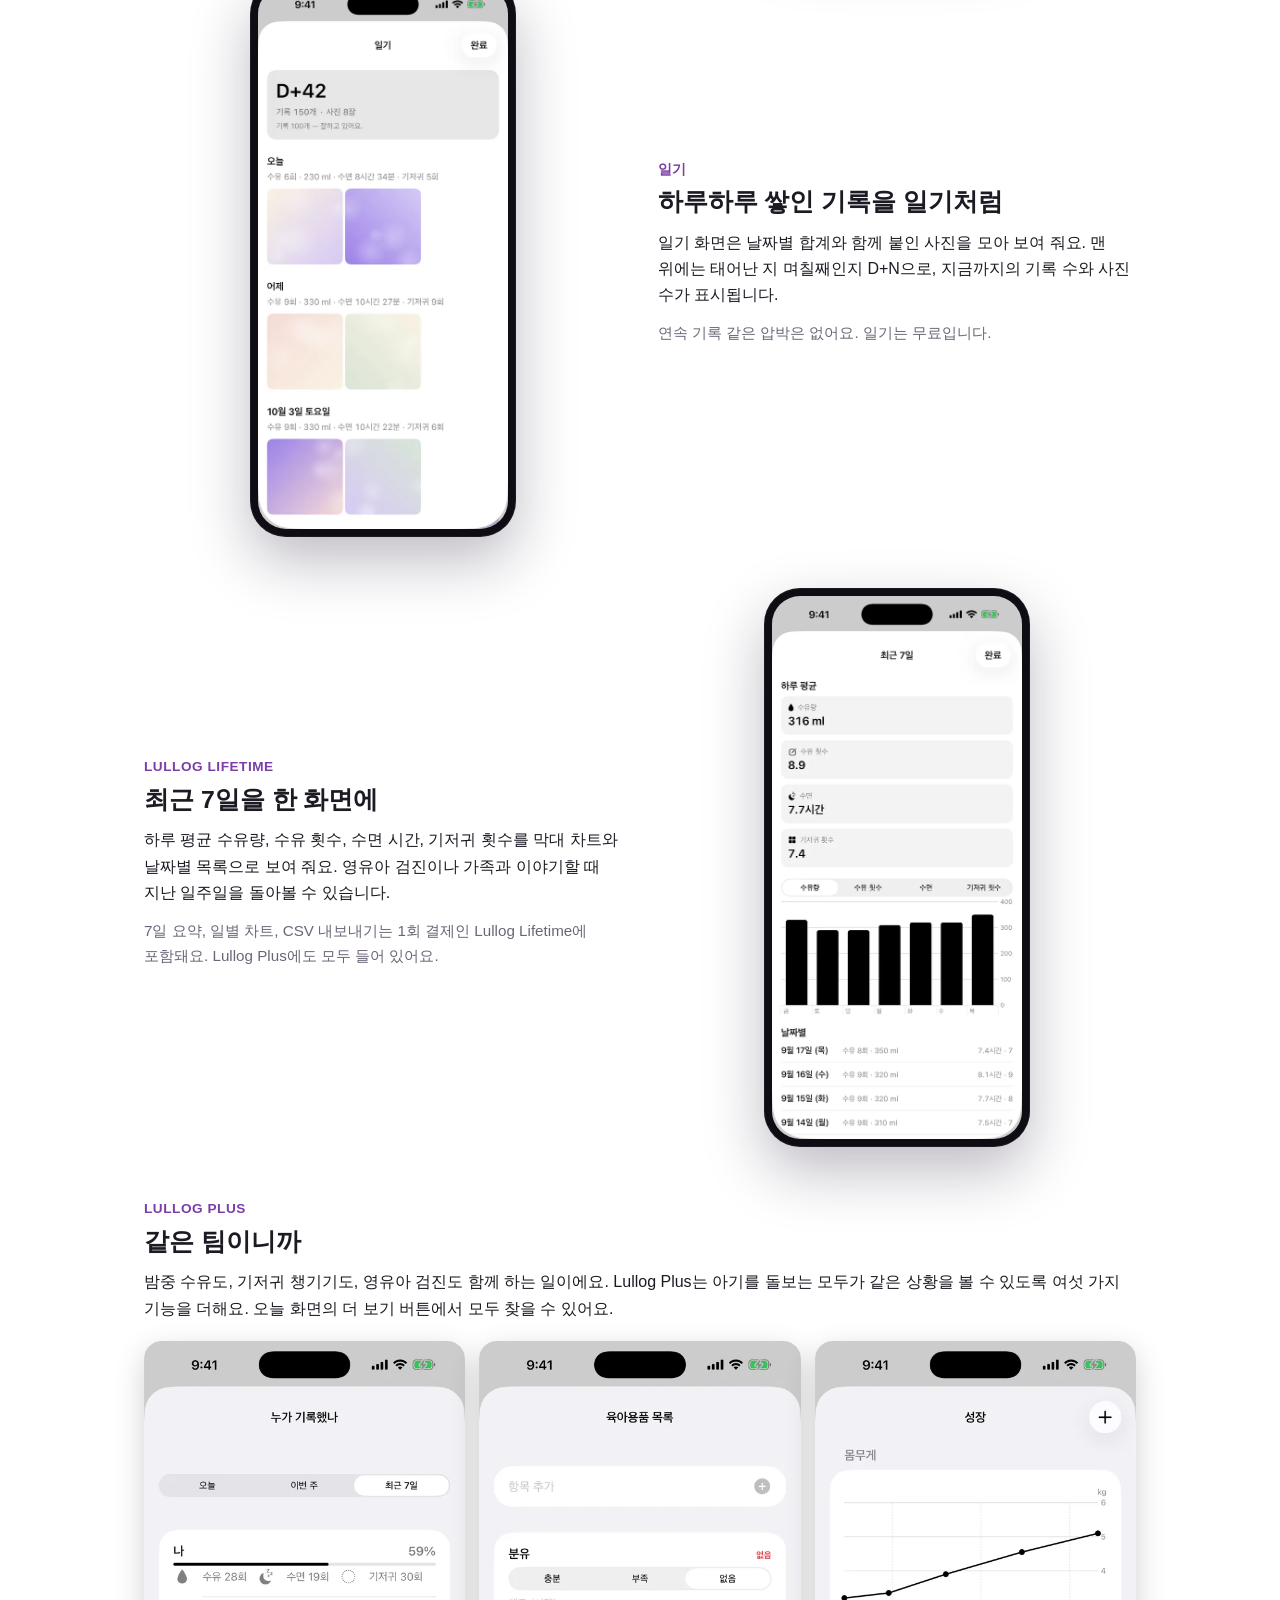
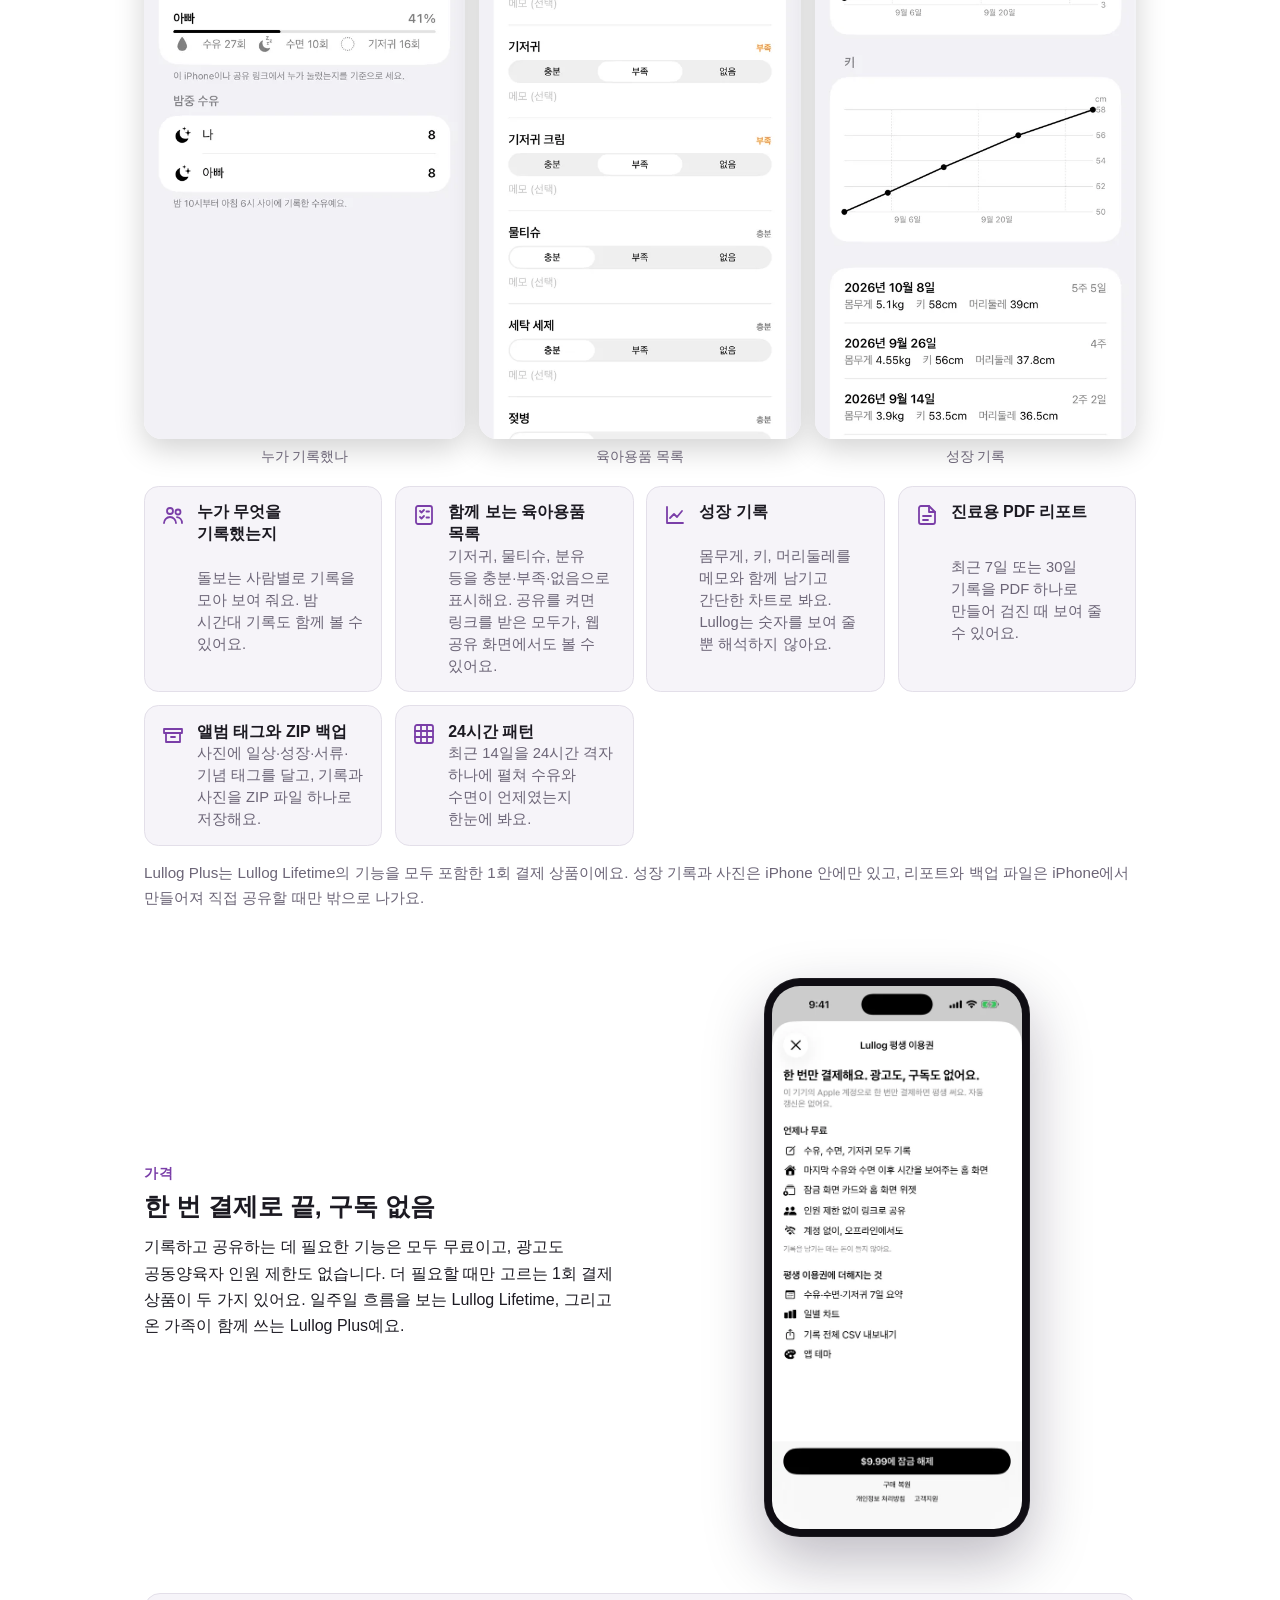
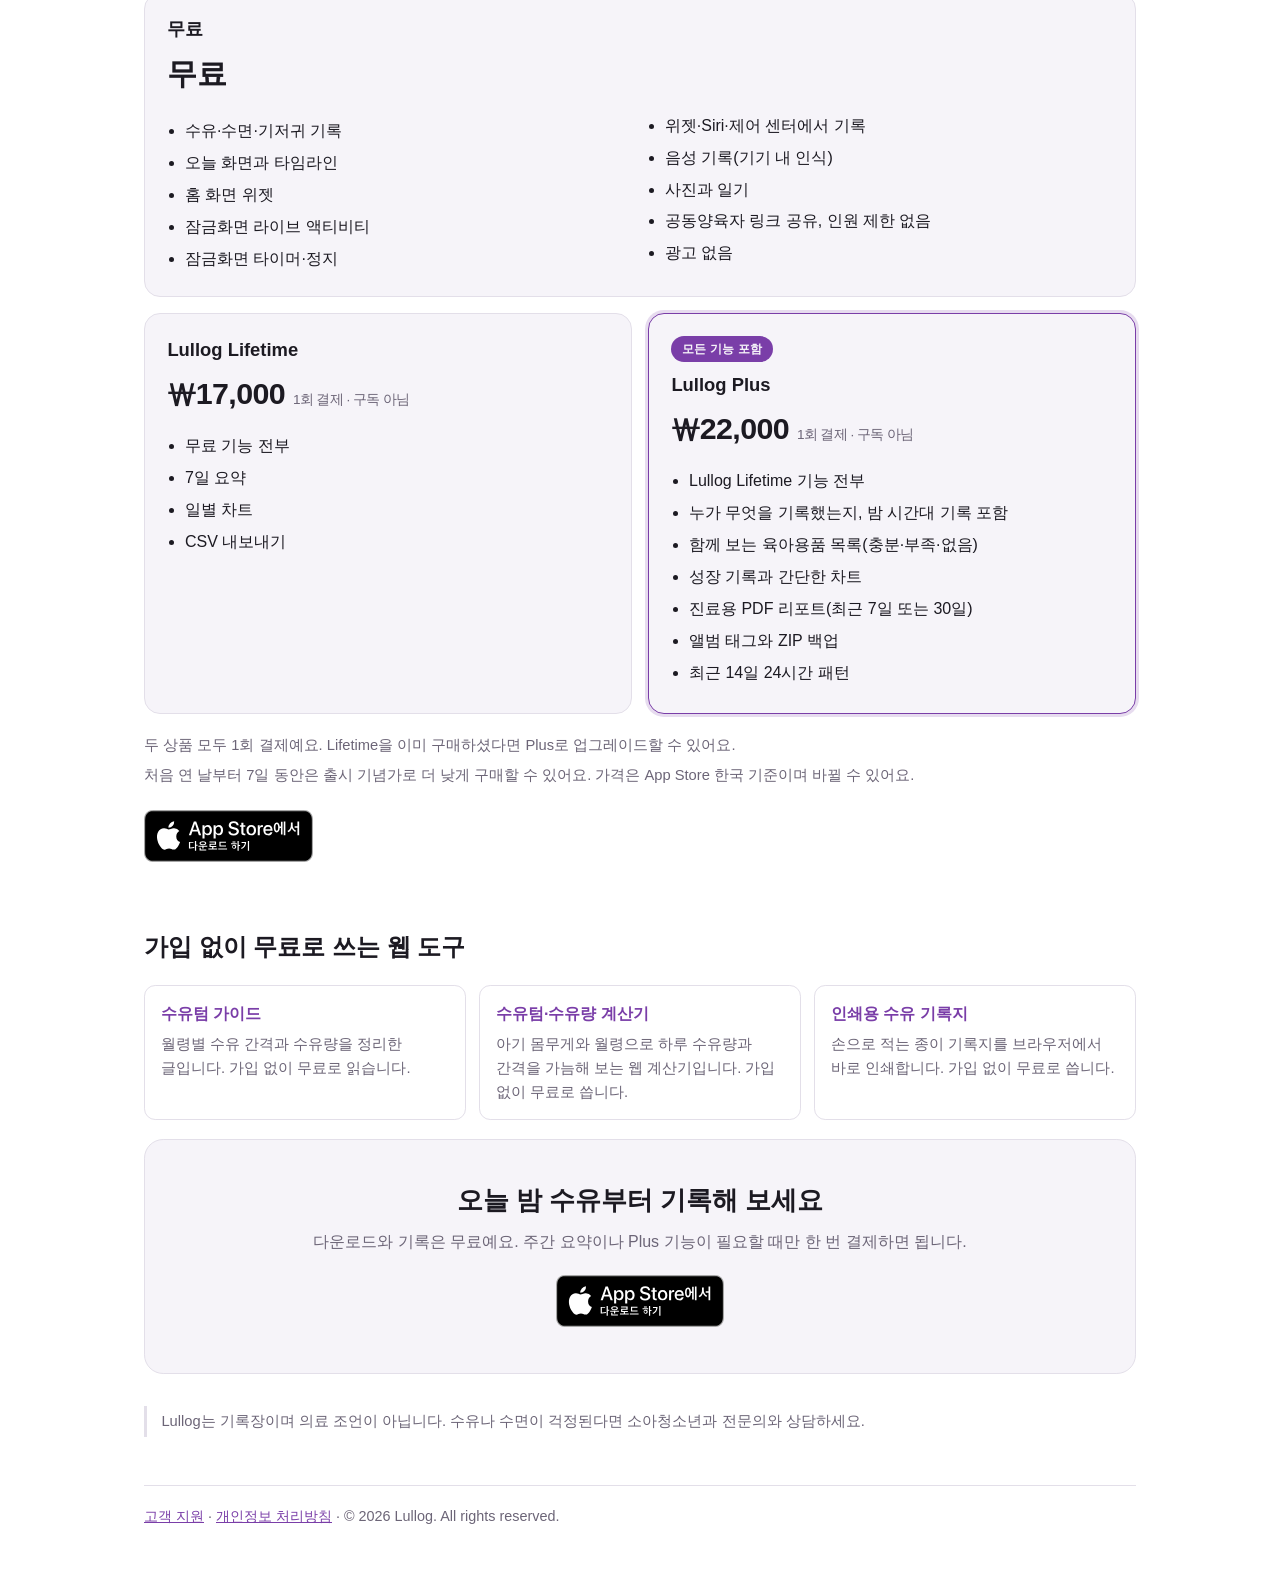
==== commit ca47d746: "Fix: Korean home showed launch prices as regular prices (regular ₩17,000 / ₩22,000) Co-Authored-By: " ====
--- a/ko/index.html
+++ b/ko/index.html
@@ -213,7 +213,7 @@
     </div>
     <div class="plan">
       <h3>Lullog Lifetime</h3>
-      <p class="price">₩11,000 <small>1회 결제 · 구독 아님</small></p>
+      <p class="price">₩17,000 <small>1회 결제 · 구독 아님</small></p>
       <ul>
         <li>무료 기능 전부</li>
         <li>7일 요약</li>
@@ -224,7 +224,7 @@
     <div class="plan featured">
       <p class="tag">모든 기능 포함</p>
       <h3>Lullog Plus</h3>
-      <p class="price">₩15,000 <small>1회 결제 · 구독 아님</small></p>
+      <p class="price">₩22,000 <small>1회 결제 · 구독 아님</small></p>
       <ul>
         <li>Lullog Lifetime 기능 전부</li>
         <li>누가 무엇을 기록했는지, 밤 시간대 기록 포함</li>
@@ -302,14 +302,14 @@
         "@type": "Offer",
         "name": "Lullog Lifetime",
         "category": "one-time purchase",
-        "price": "11000",
+        "price": "17000",
         "priceCurrency": "KRW"
       },
       {
         "@type": "Offer",
         "name": "Lullog Plus",
         "category": "one-time purchase",
-        "price": "15000",
+        "price": "22000",
         "priceCurrency": "KRW"
       }
     ]
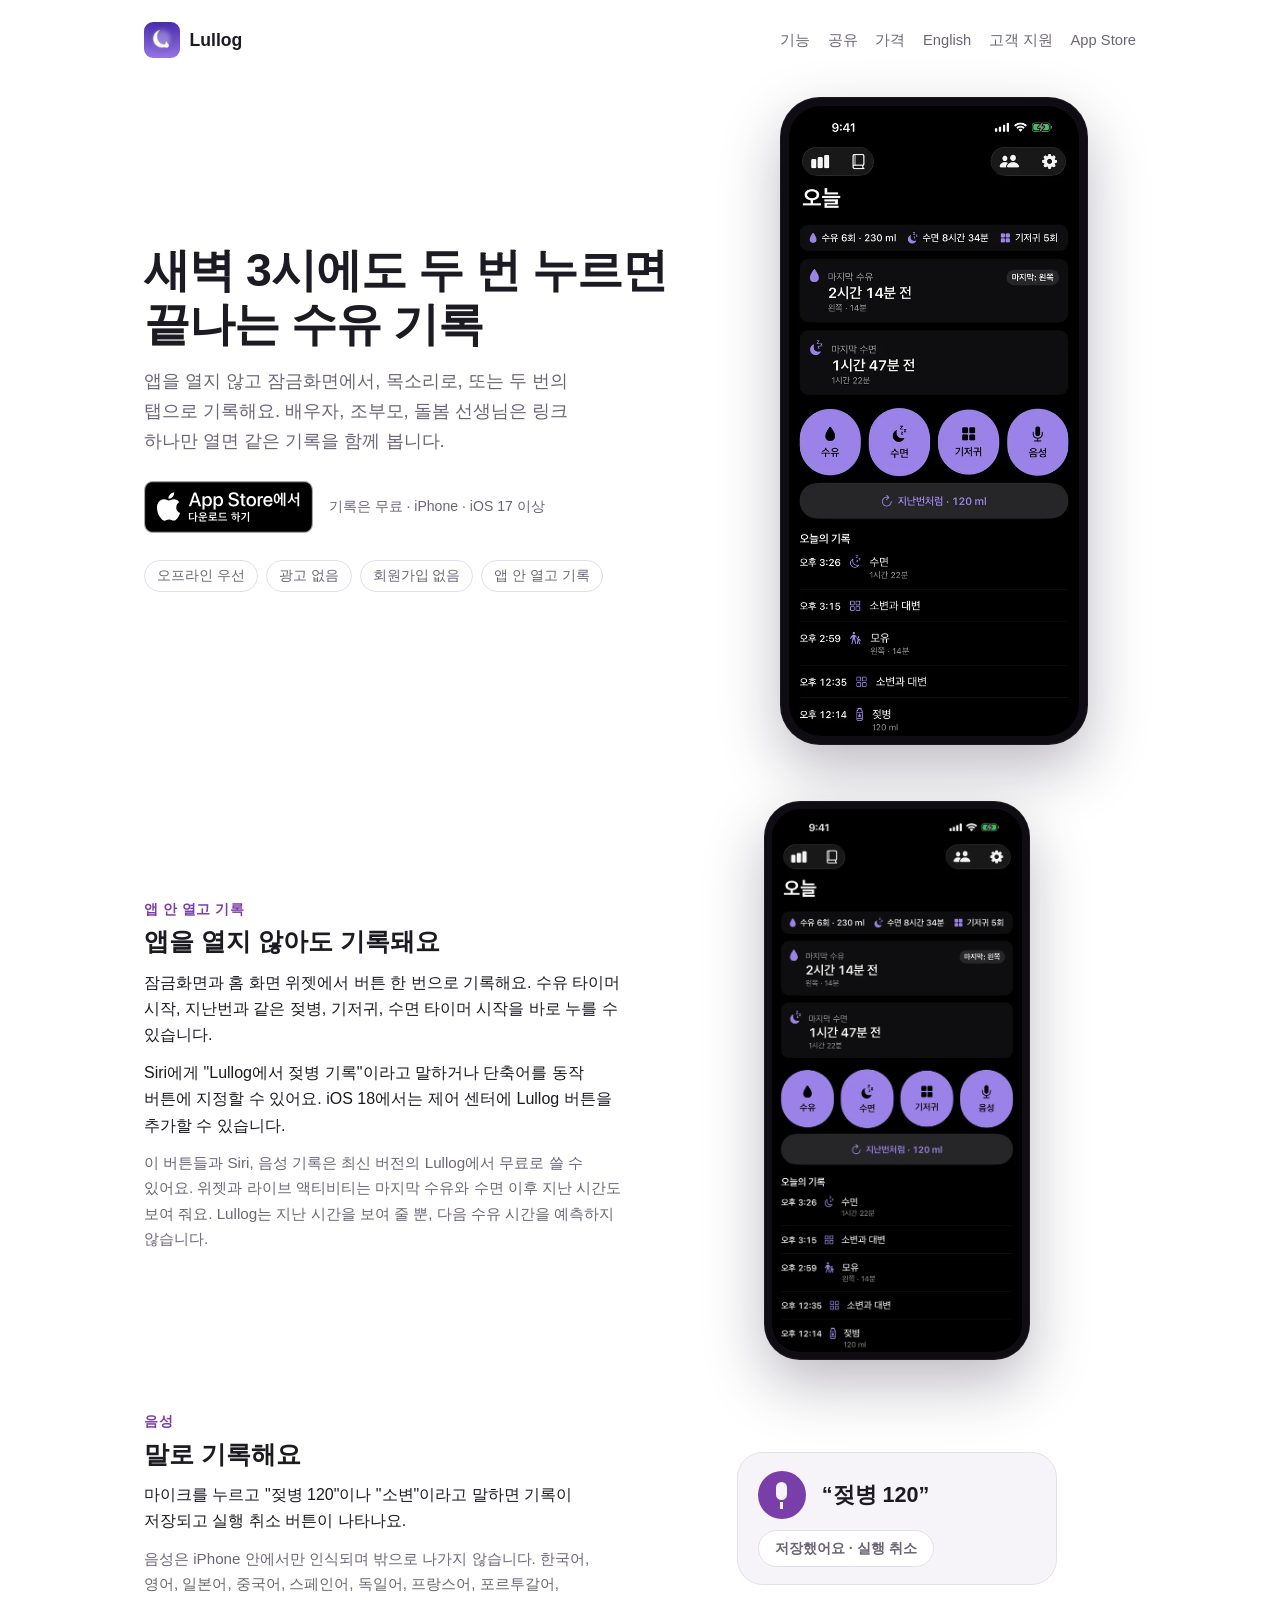
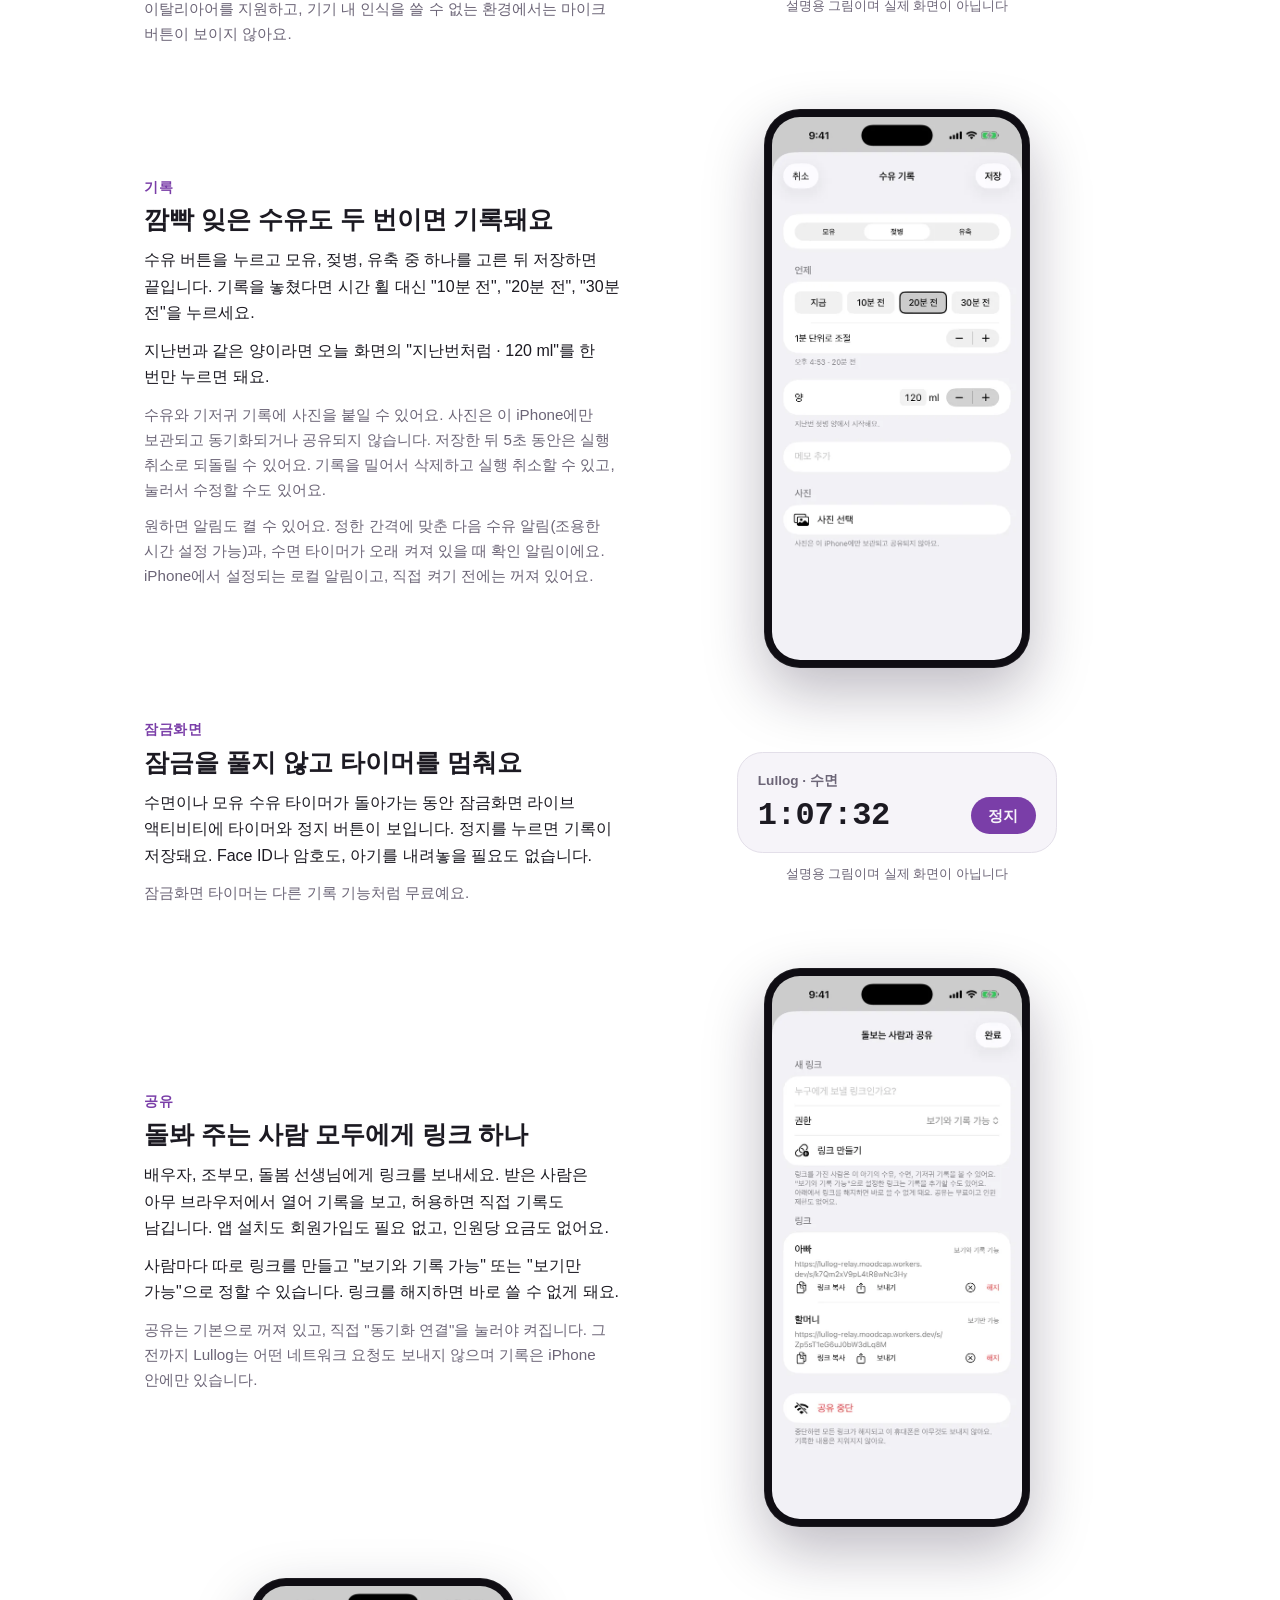
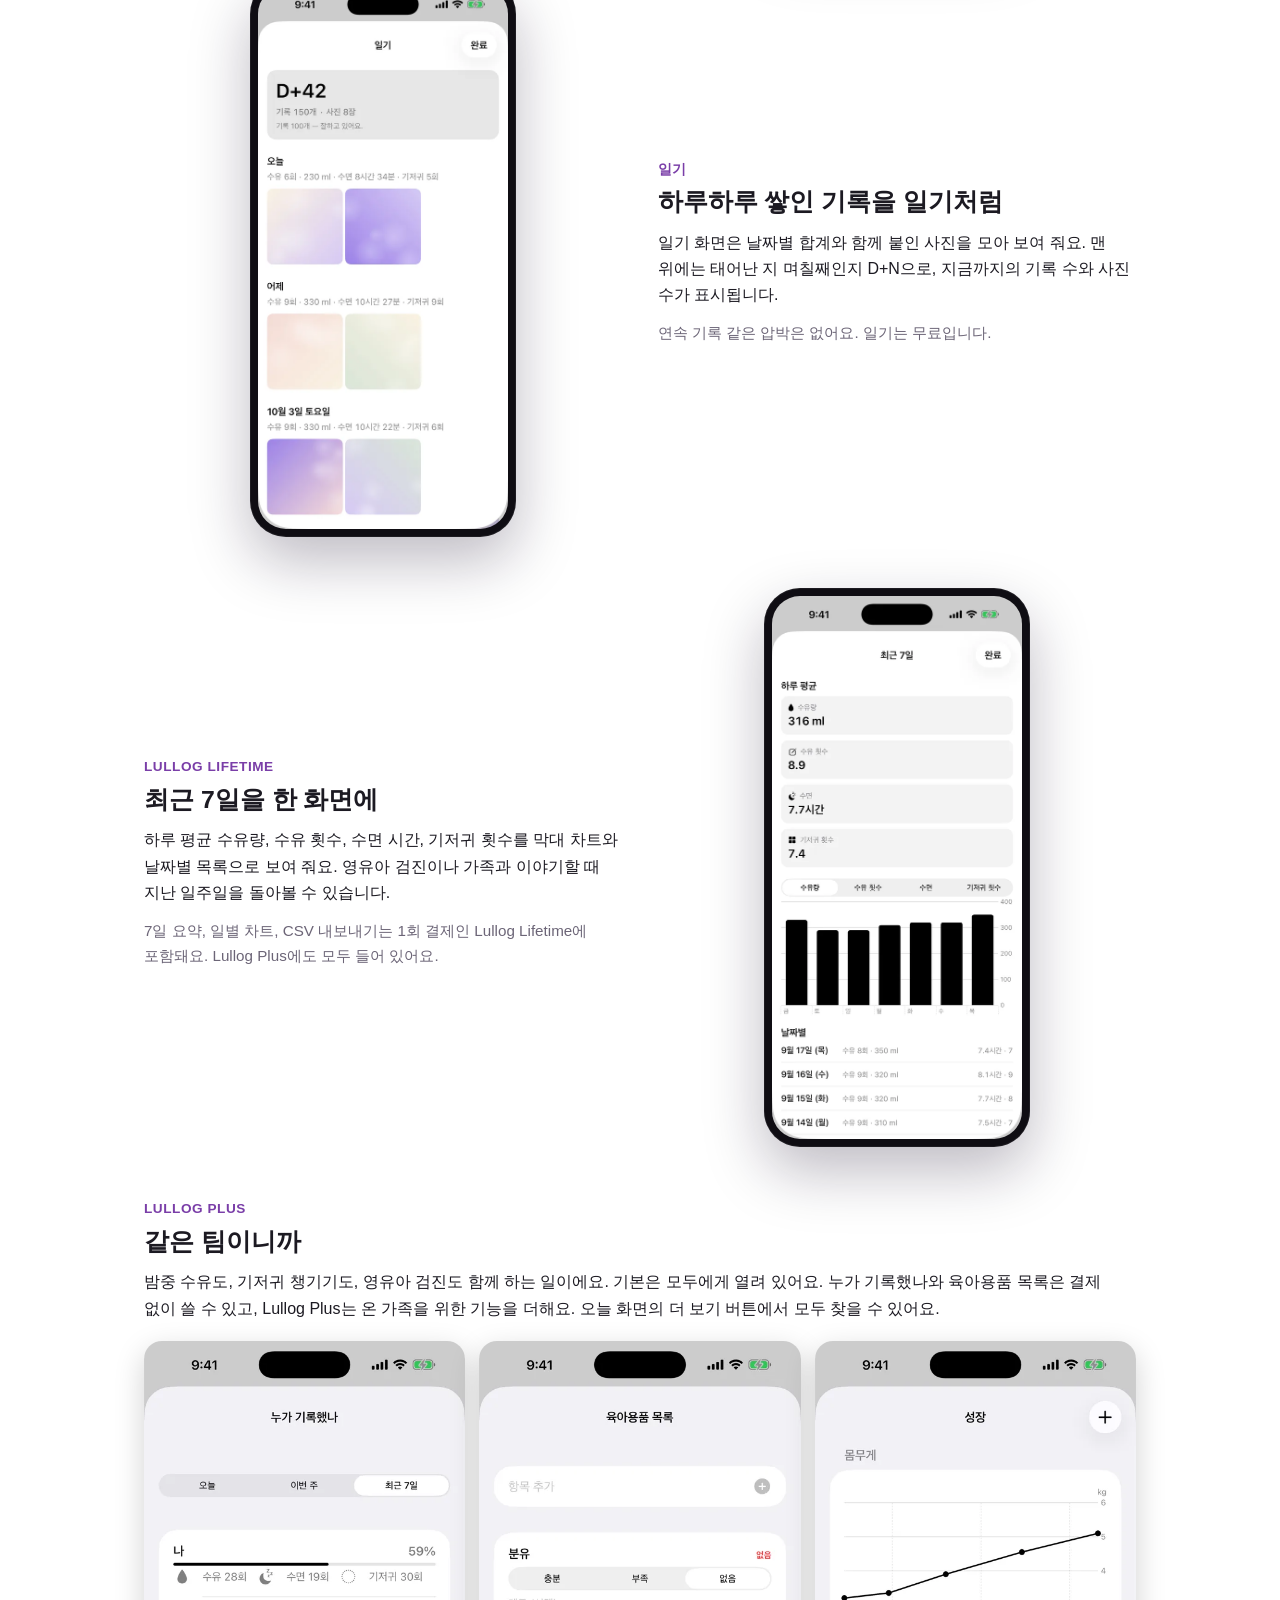
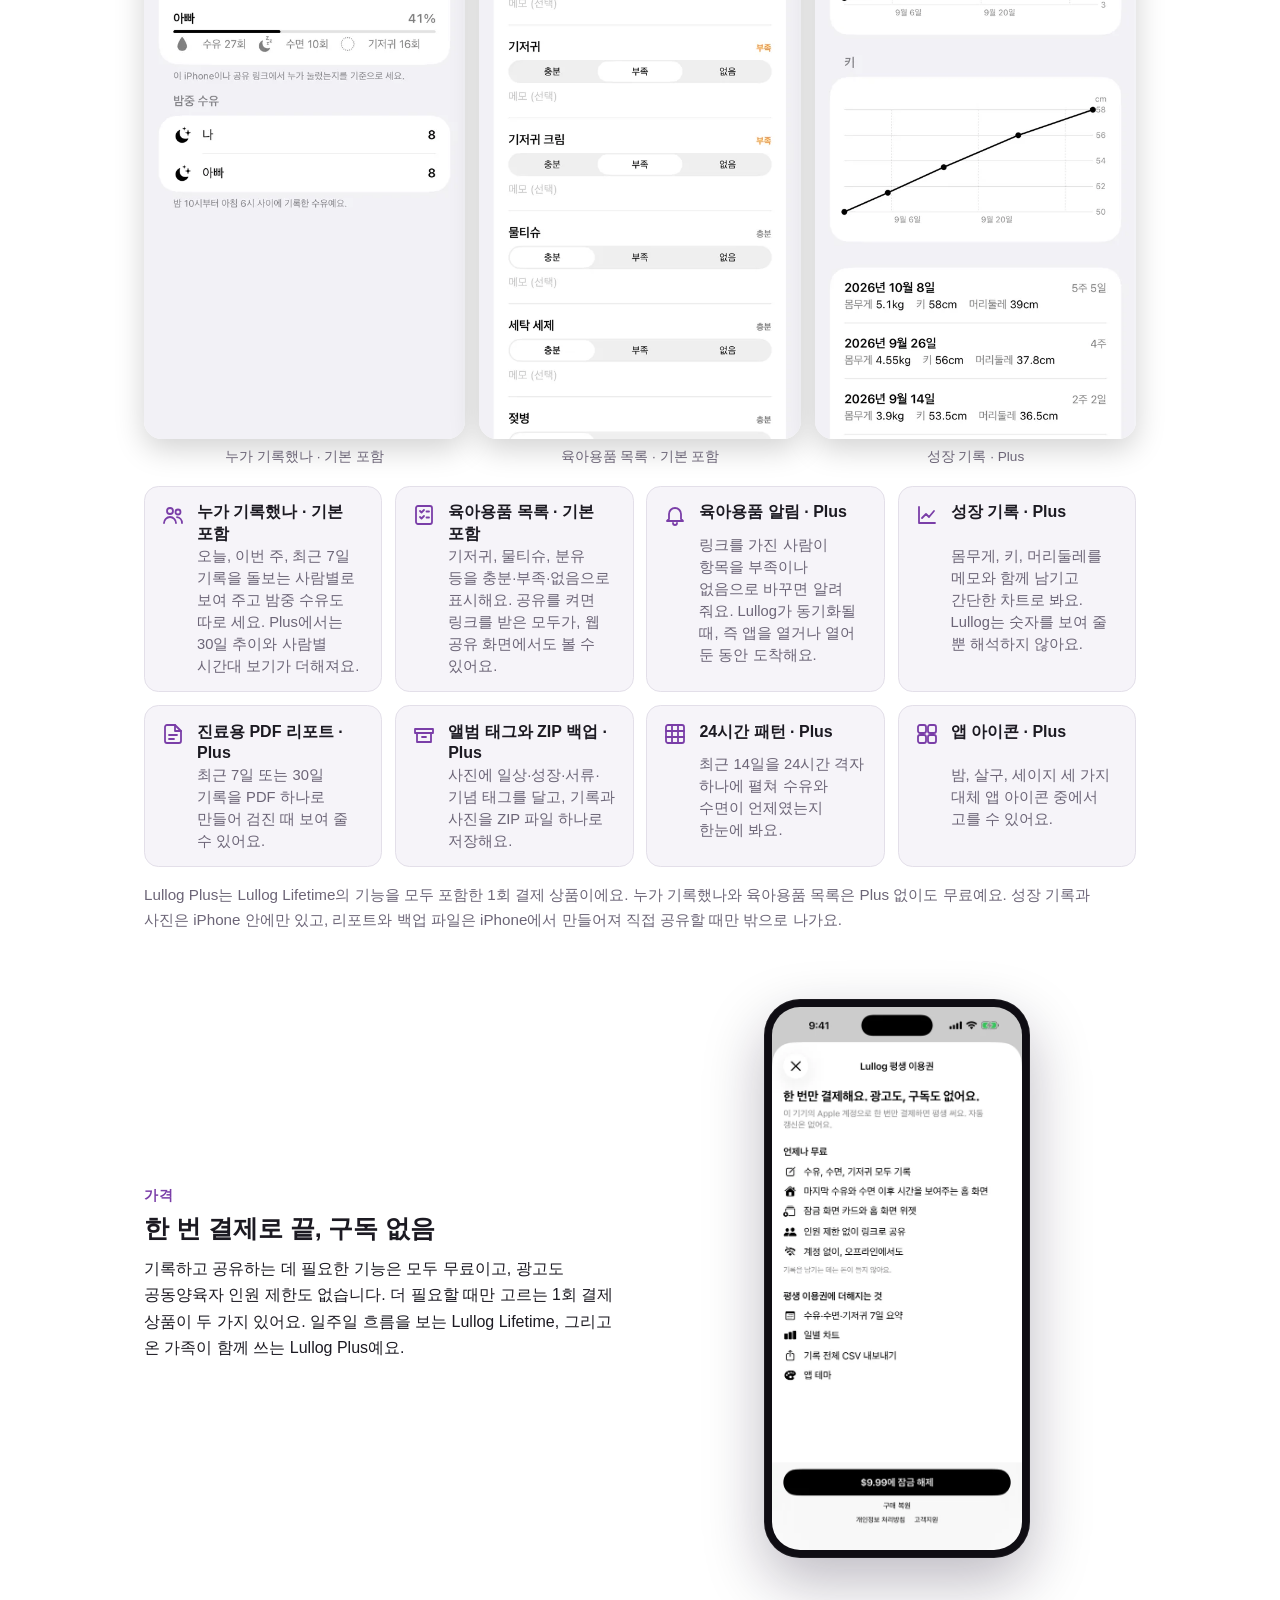
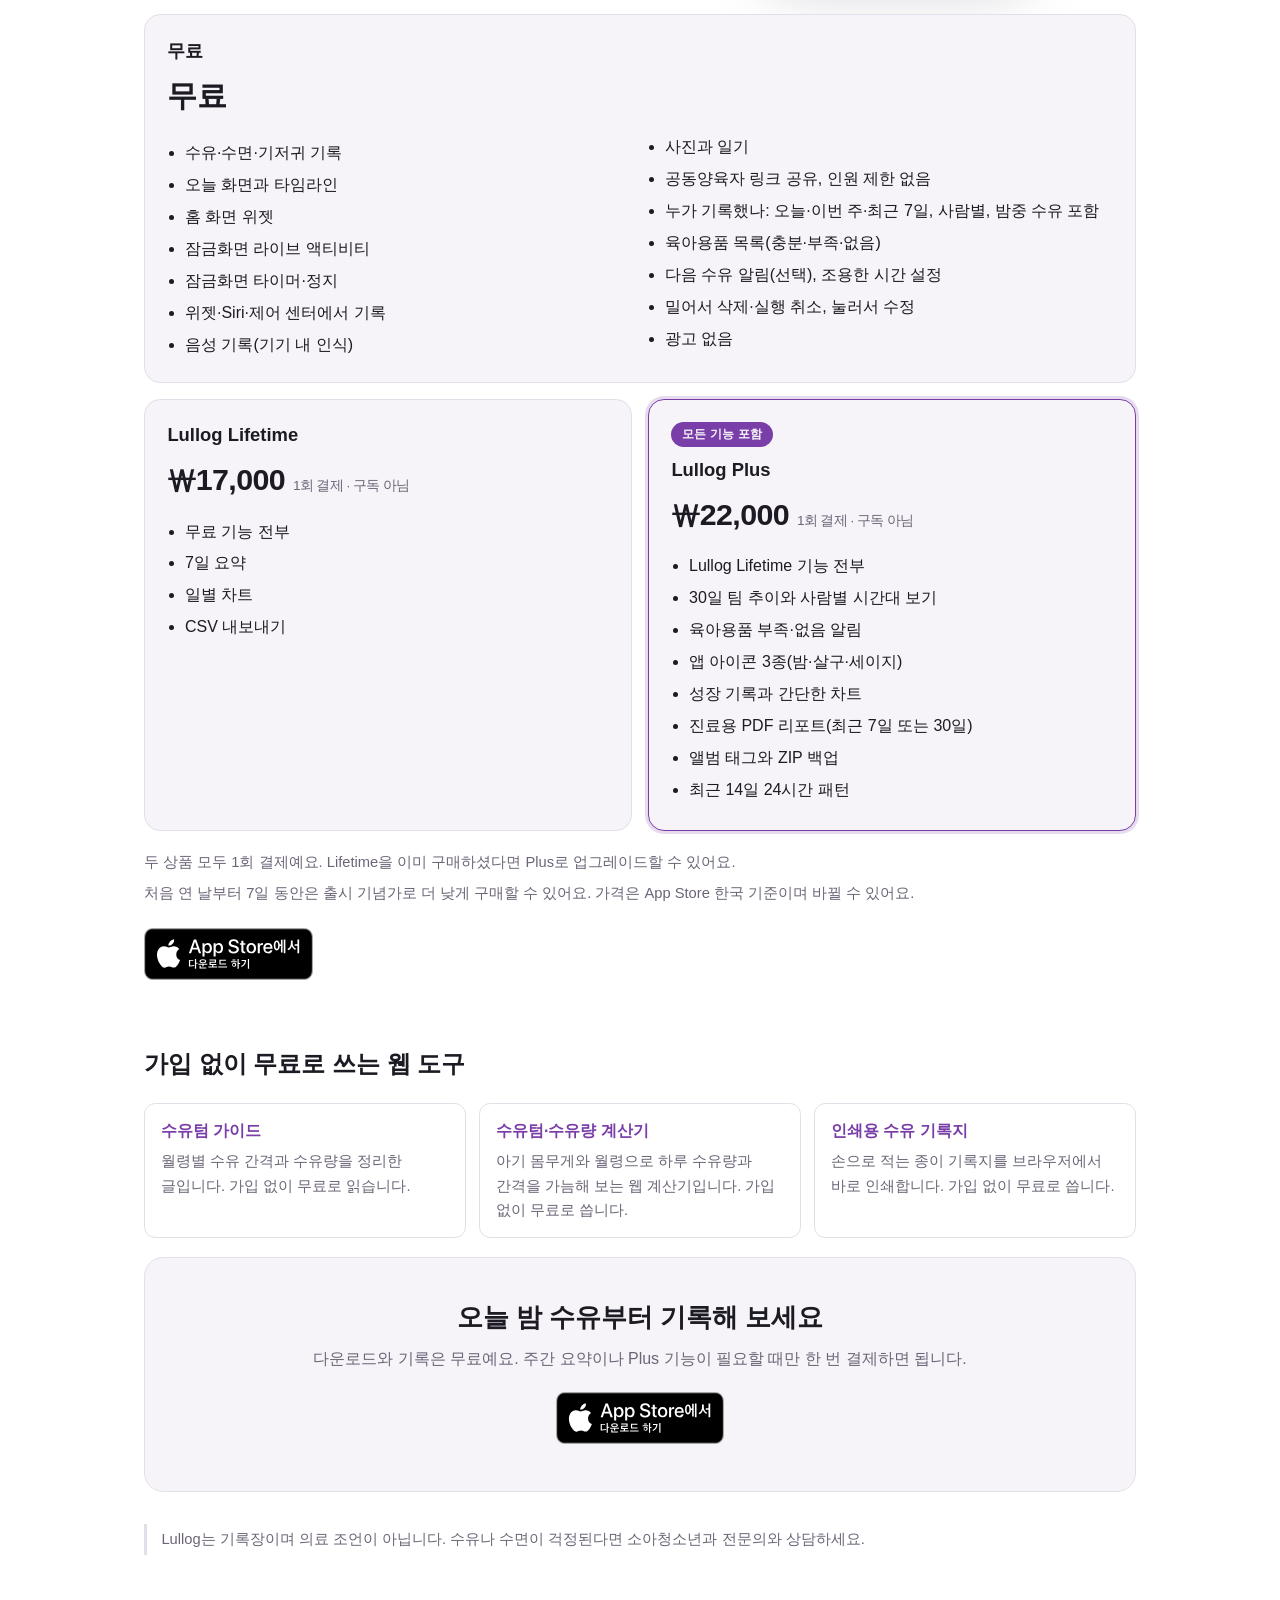
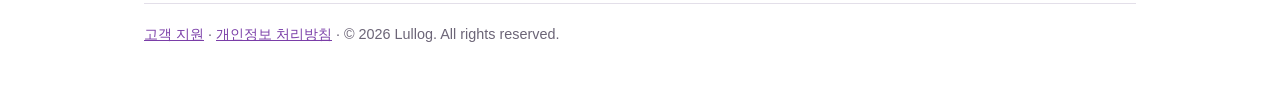
==== commit 5af90c2a: "Site: match 1.2.2 — Who logged what and supply list included for everyone, Plus extras (30-day trend" ====
--- a/ko/index.html
+++ b/ko/index.html
@@ -98,7 +98,8 @@
       <h2>깜빡 잊은 수유도 두 번이면 기록돼요</h2>
       <p>수유 버튼을 누르고 모유, 젖병, 유축 중 하나를 고른 뒤 저장하면 끝입니다. 기록을 놓쳤다면 시간 휠 대신 "10분 전", "20분 전", "30분 전"을 누르세요.</p>
       <p>지난번과 같은 양이라면 오늘 화면의 "지난번처럼 · 120 ml"를 한 번만 누르면 돼요.</p>
-      <p class="dim">수유와 기저귀 기록에 사진을 붙일 수 있어요. 사진은 이 iPhone에만 보관되고 동기화되거나 공유되지 않습니다. 저장한 뒤 5초 동안은 실행 취소로 되돌릴 수 있어요.</p>
+      <p class="dim">수유와 기저귀 기록에 사진을 붙일 수 있어요. 사진은 이 iPhone에만 보관되고 동기화되거나 공유되지 않습니다. 저장한 뒤 5초 동안은 실행 취소로 되돌릴 수 있어요. 기록을 밀어서 삭제하고 실행 취소할 수 있고, 눌러서 수정할 수도 있어요.</p>
+      <p class="dim">원하면 알림도 켤 수 있어요. 정한 간격에 맞춘 다음 수유 알림(조용한 시간 설정 가능)과, 수면 타이머가 오래 켜져 있을 때 확인 알림이에요. iPhone에서 설정되는 로컬 알림이고, 직접 켜기 전에는 꺼져 있어요.</p>
     </div>
     <div class="phone">
       <img src="../assets/screens/ko/log.webp" srcset="../assets/screens/ko/log.webp 540w, ../assets/screens/ko/log@2x.webp 1080w" sizes="(max-width: 720px) 74vw, 272px" width="540" height="1173" loading="lazy" decoding="async" alt="수유 기록 화면. 모유·젖병·유축 선택, 20분 전이 선택된 빠른 시간 선택, 수유량 120 ml, 메모 칸과 사진 선택 칸">
@@ -162,21 +163,23 @@
     <div>
       <p class="kicker">Lullog Plus</p>
       <h2>같은 팀이니까</h2>
-      <p>밤중 수유도, 기저귀 챙기기도, 영유아 검진도 함께 하는 일이에요. Lullog Plus는 아기를 돌보는 모두가 같은 상황을 볼 수 있도록 여섯 가지 기능을 더해요. 오늘 화면의 더 보기 버튼에서 모두 찾을 수 있어요.</p>
-            <div class="plus-shots" aria-label="Lullog Plus 화면 세 장">
-        <figure><img src="../assets/screens/ko/team.webp" srcset="../assets/screens/ko/team.webp 540w, ../assets/screens/ko/team@2x.webp 1080w" sizes="(max-width: 720px) 44vw, 220px" width="540" height="1173" loading="lazy" decoding="async" alt="누가 기록했나: 나 59%(수유 28회·수면 19회·기저귀 30회), 아빠 41%(수유 27회·수면 10회·기저귀 16회), 밤중 수유 각 8회"><figcaption>누가 기록했나</figcaption></figure>
-        <figure><img src="../assets/screens/ko/supplies.webp" srcset="../assets/screens/ko/supplies.webp 540w, ../assets/screens/ko/supplies@2x.webp 1080w" sizes="(max-width: 720px) 44vw, 220px" width="540" height="1173" loading="lazy" decoding="async" alt="함께 보는 육아용품 목록: 분유 없음, 기저귀와 기저귀 크림 부족, 물티슈·세탁 세제·젖병 충분"><figcaption>육아용품 목록</figcaption></figure>
-        <figure><img src="../assets/screens/ko/growth.webp" srcset="../assets/screens/ko/growth.webp 540w, ../assets/screens/ko/growth@2x.webp 1080w" sizes="(max-width: 720px) 44vw, 220px" width="540" height="1173" loading="lazy" decoding="async" alt="성장 기록: 검진 다섯 번의 몸무게와 키 그래프, 아래에 측정 목록"><figcaption>성장 기록</figcaption></figure>
+      <p>밤중 수유도, 기저귀 챙기기도, 영유아 검진도 함께 하는 일이에요. 기본은 모두에게 열려 있어요. 누가 기록했나와 육아용품 목록은 결제 없이 쓸 수 있고, Lullog Plus는 온 가족을 위한 기능을 더해요. 오늘 화면의 더 보기 버튼에서 모두 찾을 수 있어요.</p>
+            <div class="plus-shots" aria-label="누가 기록했나, 육아용품 목록, 성장 기록 화면">
+        <figure><img src="../assets/screens/ko/team.webp" srcset="../assets/screens/ko/team.webp 540w, ../assets/screens/ko/team@2x.webp 1080w" sizes="(max-width: 720px) 44vw, 220px" width="540" height="1173" loading="lazy" decoding="async" alt="누가 기록했나: 나 59%(수유 28회·수면 19회·기저귀 30회), 아빠 41%(수유 27회·수면 10회·기저귀 16회), 밤중 수유 각 8회"><figcaption>누가 기록했나 · 기본 포함</figcaption></figure>
+        <figure><img src="../assets/screens/ko/supplies.webp" srcset="../assets/screens/ko/supplies.webp 540w, ../assets/screens/ko/supplies@2x.webp 1080w" sizes="(max-width: 720px) 44vw, 220px" width="540" height="1173" loading="lazy" decoding="async" alt="함께 보는 육아용품 목록: 분유 없음, 기저귀와 기저귀 크림 부족, 물티슈·세탁 세제·젖병 충분"><figcaption>육아용품 목록 · 기본 포함</figcaption></figure>
+        <figure><img src="../assets/screens/ko/growth.webp" srcset="../assets/screens/ko/growth.webp 540w, ../assets/screens/ko/growth@2x.webp 1080w" sizes="(max-width: 720px) 44vw, 220px" width="540" height="1173" loading="lazy" decoding="async" alt="성장 기록: 검진 다섯 번의 몸무게와 키 그래프, 아래에 측정 목록"><figcaption>성장 기록 · Plus</figcaption></figure>
       </div>
       <ul class="plus-list">
-        <li><svg viewBox="0 0 24 24" aria-hidden="true"><circle cx="9" cy="8" r="3"/><path d="M3 20c0-3.3 2.7-6 6-6s6 2.7 6 6"/><circle cx="17" cy="9" r="2.5"/><path d="M16 14.2c2.9.4 5 2.9 5 5.8"/></svg><strong>누가 무엇을 기록했는지</strong><span>돌보는 사람별로 기록을 모아 보여 줘요. 밤 시간대 기록도 함께 볼 수 있어요.</span></li>
-        <li><svg viewBox="0 0 24 24" aria-hidden="true"><rect x="4" y="3" width="16" height="18" rx="2"/><path d="M8 8l1.5 1.5L12 7M8 14l1.5 1.5L12 13M14.5 8.5H17M14.5 14.5H17"/></svg><strong>함께 보는 육아용품 목록</strong><span>기저귀, 물티슈, 분유 등을 충분·부족·없음으로 표시해요. 공유를 켜면 링크를 받은 모두가, 웹 공유 화면에서도 볼 수 있어요.</span></li>
-        <li><svg viewBox="0 0 24 24" aria-hidden="true"><path d="M4 4v16h16"/><path d="M7 15l4-4 3 3 5-6"/></svg><strong>성장 기록</strong><span>몸무게, 키, 머리둘레를 메모와 함께 남기고 간단한 차트로 봐요. Lullog는 숫자를 보여 줄 뿐 해석하지 않아요.</span></li>
-        <li><svg viewBox="0 0 24 24" aria-hidden="true"><path d="M14 3H6a2 2 0 0 0-2 2v14a2 2 0 0 0 2 2h12a2 2 0 0 0 2-2V9z"/><path d="M14 3v6h6M8 13h8M8 17h5"/></svg><strong>진료용 PDF 리포트</strong><span>최근 7일 또는 30일 기록을 PDF 하나로 만들어 검진 때 보여 줄 수 있어요.</span></li>
-        <li><svg viewBox="0 0 24 24" aria-hidden="true"><path d="M3 7h18v4H3zM5 11v9h14v-9"/><path d="M10 15h4"/></svg><strong>앨범 태그와 ZIP 백업</strong><span>사진에 일상·성장·서류·기념 태그를 달고, 기록과 사진을 ZIP 파일 하나로 저장해요.</span></li>
-        <li><svg viewBox="0 0 24 24" aria-hidden="true"><rect x="3" y="3" width="18" height="18" rx="2"/><path d="M3 9h18M3 15h18M9 3v18M15 3v18"/></svg><strong>24시간 패턴</strong><span>최근 14일을 24시간 격자 하나에 펼쳐 수유와 수면이 언제였는지 한눈에 봐요.</span></li>
+        <li><svg viewBox="0 0 24 24" aria-hidden="true"><circle cx="9" cy="8" r="3"/><path d="M3 20c0-3.3 2.7-6 6-6s6 2.7 6 6"/><circle cx="17" cy="9" r="2.5"/><path d="M16 14.2c2.9.4 5 2.9 5 5.8"/></svg><strong>누가 기록했나 &middot; 기본 포함</strong><span>오늘, 이번 주, 최근 7일 기록을 돌보는 사람별로 보여 주고 밤중 수유도 따로 세요. Plus에서는 30일 추이와 사람별 시간대 보기가 더해져요.</span></li>
+        <li><svg viewBox="0 0 24 24" aria-hidden="true"><rect x="4" y="3" width="16" height="18" rx="2"/><path d="M8 8l1.5 1.5L12 7M8 14l1.5 1.5L12 13M14.5 8.5H17M14.5 14.5H17"/></svg><strong>육아용품 목록 &middot; 기본 포함</strong><span>기저귀, 물티슈, 분유 등을 충분·부족·없음으로 표시해요. 공유를 켜면 링크를 받은 모두가, 웹 공유 화면에서도 볼 수 있어요.</span></li>
+        <li><svg viewBox="0 0 24 24" aria-hidden="true"><path d="M6 16V11a6 6 0 0 1 12 0v5l2 2H4z"/><path d="M10 20a2 2 0 0 0 4 0"/></svg><strong>육아용품 알림 &middot; Plus</strong><span>링크를 가진 사람이 항목을 부족이나 없음으로 바꾸면 알려 줘요. Lullog가 동기화될 때, 즉 앱을 열거나 열어 둔 동안 도착해요.</span></li>
+        <li><svg viewBox="0 0 24 24" aria-hidden="true"><path d="M4 4v16h16"/><path d="M7 15l4-4 3 3 5-6"/></svg><strong>성장 기록 &middot; Plus</strong><span>몸무게, 키, 머리둘레를 메모와 함께 남기고 간단한 차트로 봐요. Lullog는 숫자를 보여 줄 뿐 해석하지 않아요.</span></li>
+        <li><svg viewBox="0 0 24 24" aria-hidden="true"><path d="M14 3H6a2 2 0 0 0-2 2v14a2 2 0 0 0 2 2h12a2 2 0 0 0 2-2V9z"/><path d="M14 3v6h6M8 13h8M8 17h5"/></svg><strong>진료용 PDF 리포트 &middot; Plus</strong><span>최근 7일 또는 30일 기록을 PDF 하나로 만들어 검진 때 보여 줄 수 있어요.</span></li>
+        <li><svg viewBox="0 0 24 24" aria-hidden="true"><path d="M3 7h18v4H3zM5 11v9h14v-9"/><path d="M10 15h4"/></svg><strong>앨범 태그와 ZIP 백업 &middot; Plus</strong><span>사진에 일상·성장·서류·기념 태그를 달고, 기록과 사진을 ZIP 파일 하나로 저장해요.</span></li>
+        <li><svg viewBox="0 0 24 24" aria-hidden="true"><rect x="3" y="3" width="18" height="18" rx="2"/><path d="M3 9h18M3 15h18M9 3v18M15 3v18"/></svg><strong>24시간 패턴 &middot; Plus</strong><span>최근 14일을 24시간 격자 하나에 펼쳐 수유와 수면이 언제였는지 한눈에 봐요.</span></li>
+        <li><svg viewBox="0 0 24 24" aria-hidden="true"><rect x="3" y="3" width="8" height="8" rx="2"/><rect x="13" y="3" width="8" height="8" rx="2"/><rect x="3" y="13" width="8" height="8" rx="2"/><rect x="13" y="13" width="8" height="8" rx="2"/></svg><strong>앱 아이콘 &middot; Plus</strong><span>밤, 살구, 세이지 세 가지 대체 앱 아이콘 중에서 고를 수 있어요.</span></li>
       </ul>
-      <p class="dim">Lullog Plus는 Lullog Lifetime의 기능을 모두 포함한 1회 결제 상품이에요. 성장 기록과 사진은 iPhone 안에만 있고, 리포트와 백업 파일은 iPhone에서 만들어져 직접 공유할 때만 밖으로 나가요.</p>
+      <p class="dim">Lullog Plus는 Lullog Lifetime의 기능을 모두 포함한 1회 결제 상품이에요. 누가 기록했나와 육아용품 목록은 Plus 없이도 무료예요. 성장 기록과 사진은 iPhone 안에만 있고, 리포트와 백업 파일은 iPhone에서 만들어져 직접 공유할 때만 밖으로 나가요.</p>
     </div>
   </section>
 </div>
@@ -208,6 +211,10 @@
         <li>음성 기록(기기 내 인식)</li>
         <li>사진과 일기</li>
         <li>공동양육자 링크 공유, 인원 제한 없음</li>
+        <li>누가 기록했나: 오늘·이번 주·최근 7일, 사람별, 밤중 수유 포함</li>
+        <li>육아용품 목록(충분·부족·없음)</li>
+        <li>다음 수유 알림(선택), 조용한 시간 설정</li>
+        <li>밀어서 삭제·실행 취소, 눌러서 수정</li>
         <li>광고 없음</li>
       </ul>
     </div>
@@ -227,8 +234,9 @@
       <p class="price">₩22,000 <small>1회 결제 · 구독 아님</small></p>
       <ul>
         <li>Lullog Lifetime 기능 전부</li>
-        <li>누가 무엇을 기록했는지, 밤 시간대 기록 포함</li>
-        <li>함께 보는 육아용품 목록(충분·부족·없음)</li>
+        <li>30일 팀 추이와 사람별 시간대 보기</li>
+        <li>육아용품 부족·없음 알림</li>
+        <li>앱 아이콘 3종(밤·살구·세이지)</li>
         <li>성장 기록과 간단한 차트</li>
         <li>진료용 PDF 리포트(최근 7일 또는 30일)</li>
         <li>앨범 태그와 ZIP 백업</li>
@@ -281,7 +289,7 @@
     "name": "Lullog",
     "alternateName": "Lullog: 아기 수유 기록·육아일지",
     "operatingSystem": "iOS 17.0 이상",
-    "softwareVersion": "1.1",
+    "softwareVersion": "1.2.2",
     "applicationCategory": "HealthApplication",
     "inLanguage": "ko",
     "url": "https://richoh86.github.io/lullog-site/ko/",
@@ -290,7 +298,19 @@
     "sameAs": ["https://apps.apple.com/kr/app/id6813064594"],
     "image": "https://richoh86.github.io/lullog-site/assets/og.png",
     "screenshot": "https://richoh86.github.io/lullog-site/assets/screens/ko/home@2x.webp",
-    "description": "신생아 수유 기록과 수유텀 확인을 위한 iOS 기록 앱입니다. 기록, 위젯, 잠금화면 라이브 액티비티, 링크 공유는 무료이며 광고가 없습니다.",
+    "description": "신생아 수유 기록과 수유텀 확인을 위한 iOS 기록 앱입니다. 기록, 위젯, 잠금화면 라이브 액티비티, 링크 공유, 누가 기록했나, 육아용품 목록은 무료이며 광고가 없습니다.",
+    "featureList": [
+      "수유·수면·기저귀 기록",
+      "잠금화면 라이브 액티비티와 홈 화면 위젯",
+      "기기 내 음성 기록",
+      "브라우저에서 열리는 공동양육자 공유 링크",
+      "누가 기록했나: 오늘·이번 주·최근 7일, 사람별, 밤중 수유 포함(무료)",
+      "링크를 가진 모두와 동기화되는 육아용품 목록(충분·부족·없음, 무료)",
+      "다음 수유 알림(선택), 조용한 시간 설정",
+      "밀어서 삭제·실행 취소, 눌러서 수정",
+      "Lullog Lifetime: 7일 요약, 일별 차트, CSV 내보내기",
+      "Lullog Plus: 30일 팀 추이와 사람별 시간대 보기, 육아용품 알림, 앱 아이콘 3종(밤·살구·세이지), 성장 기록, 진료용 PDF 리포트, 앨범 태그와 ZIP 백업, 24시간 패턴"
+    ],
     "offers": [
       {
         "@type": "Offer",
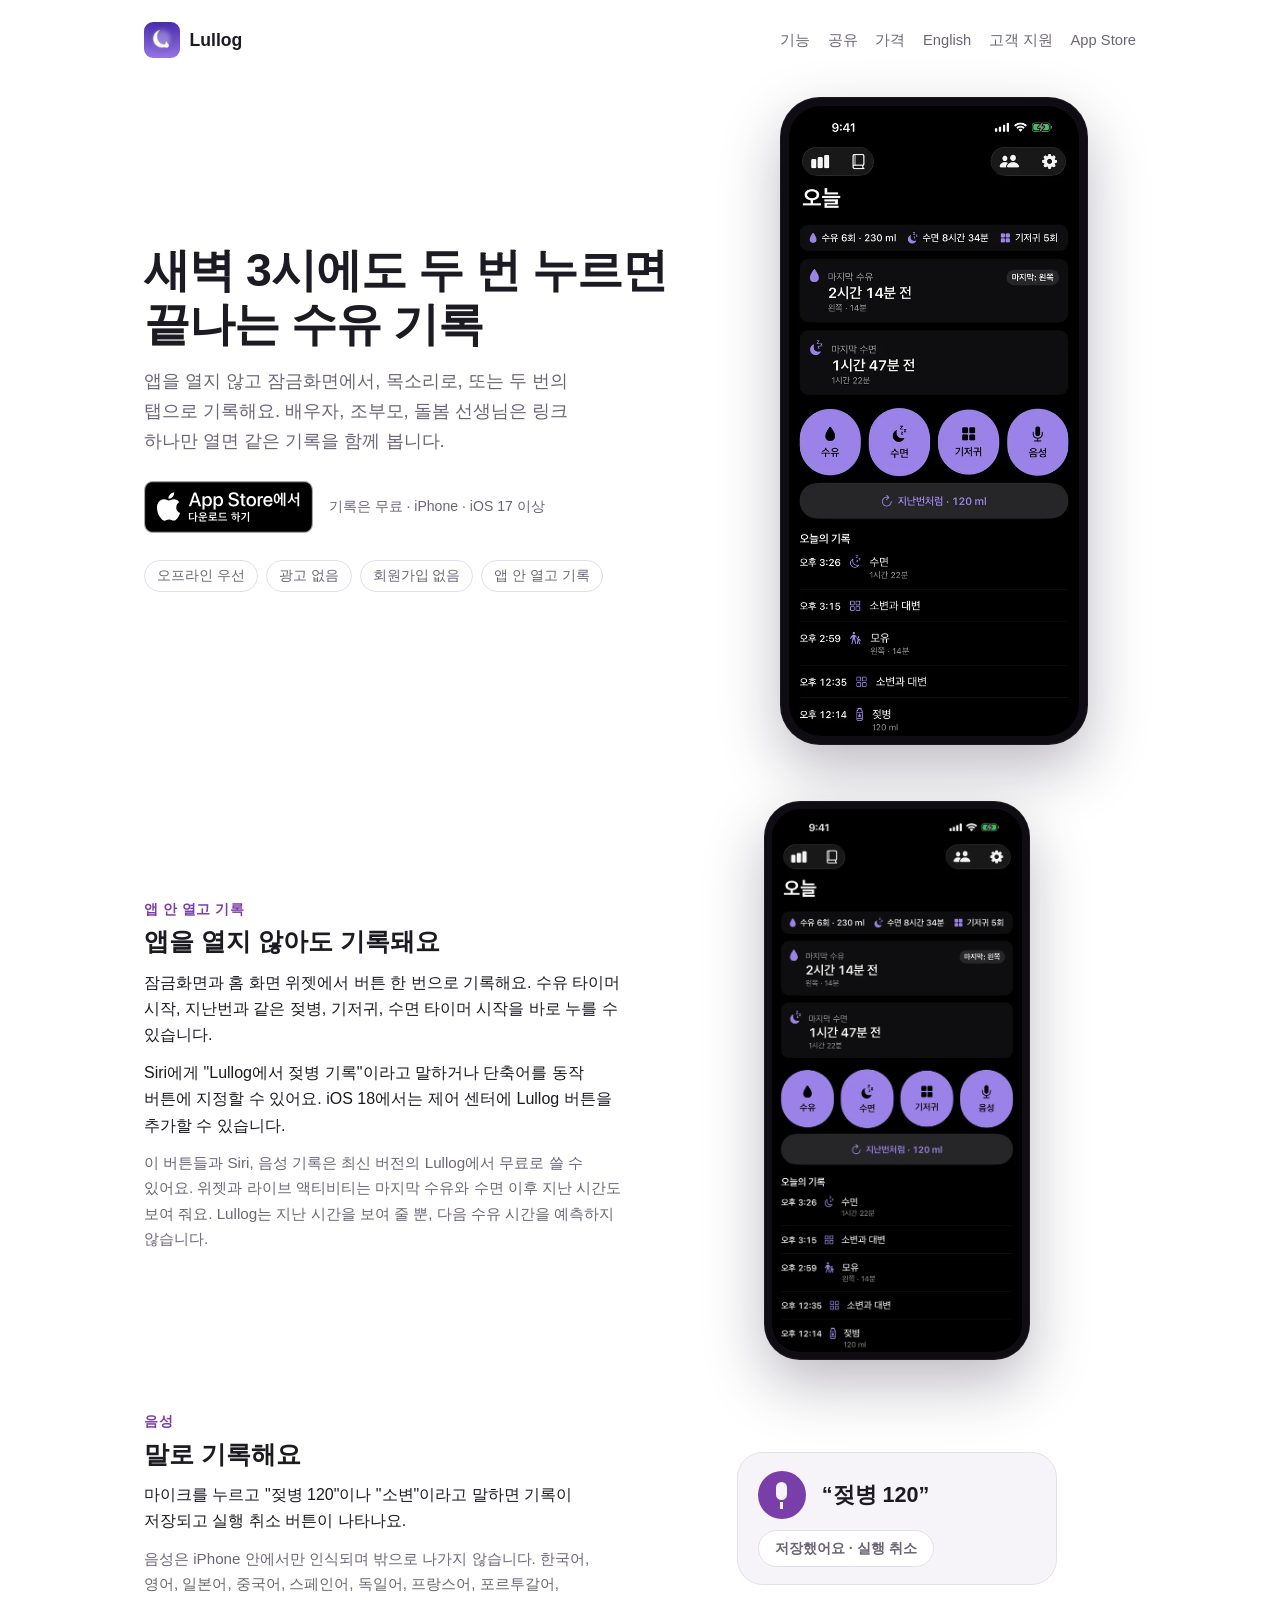
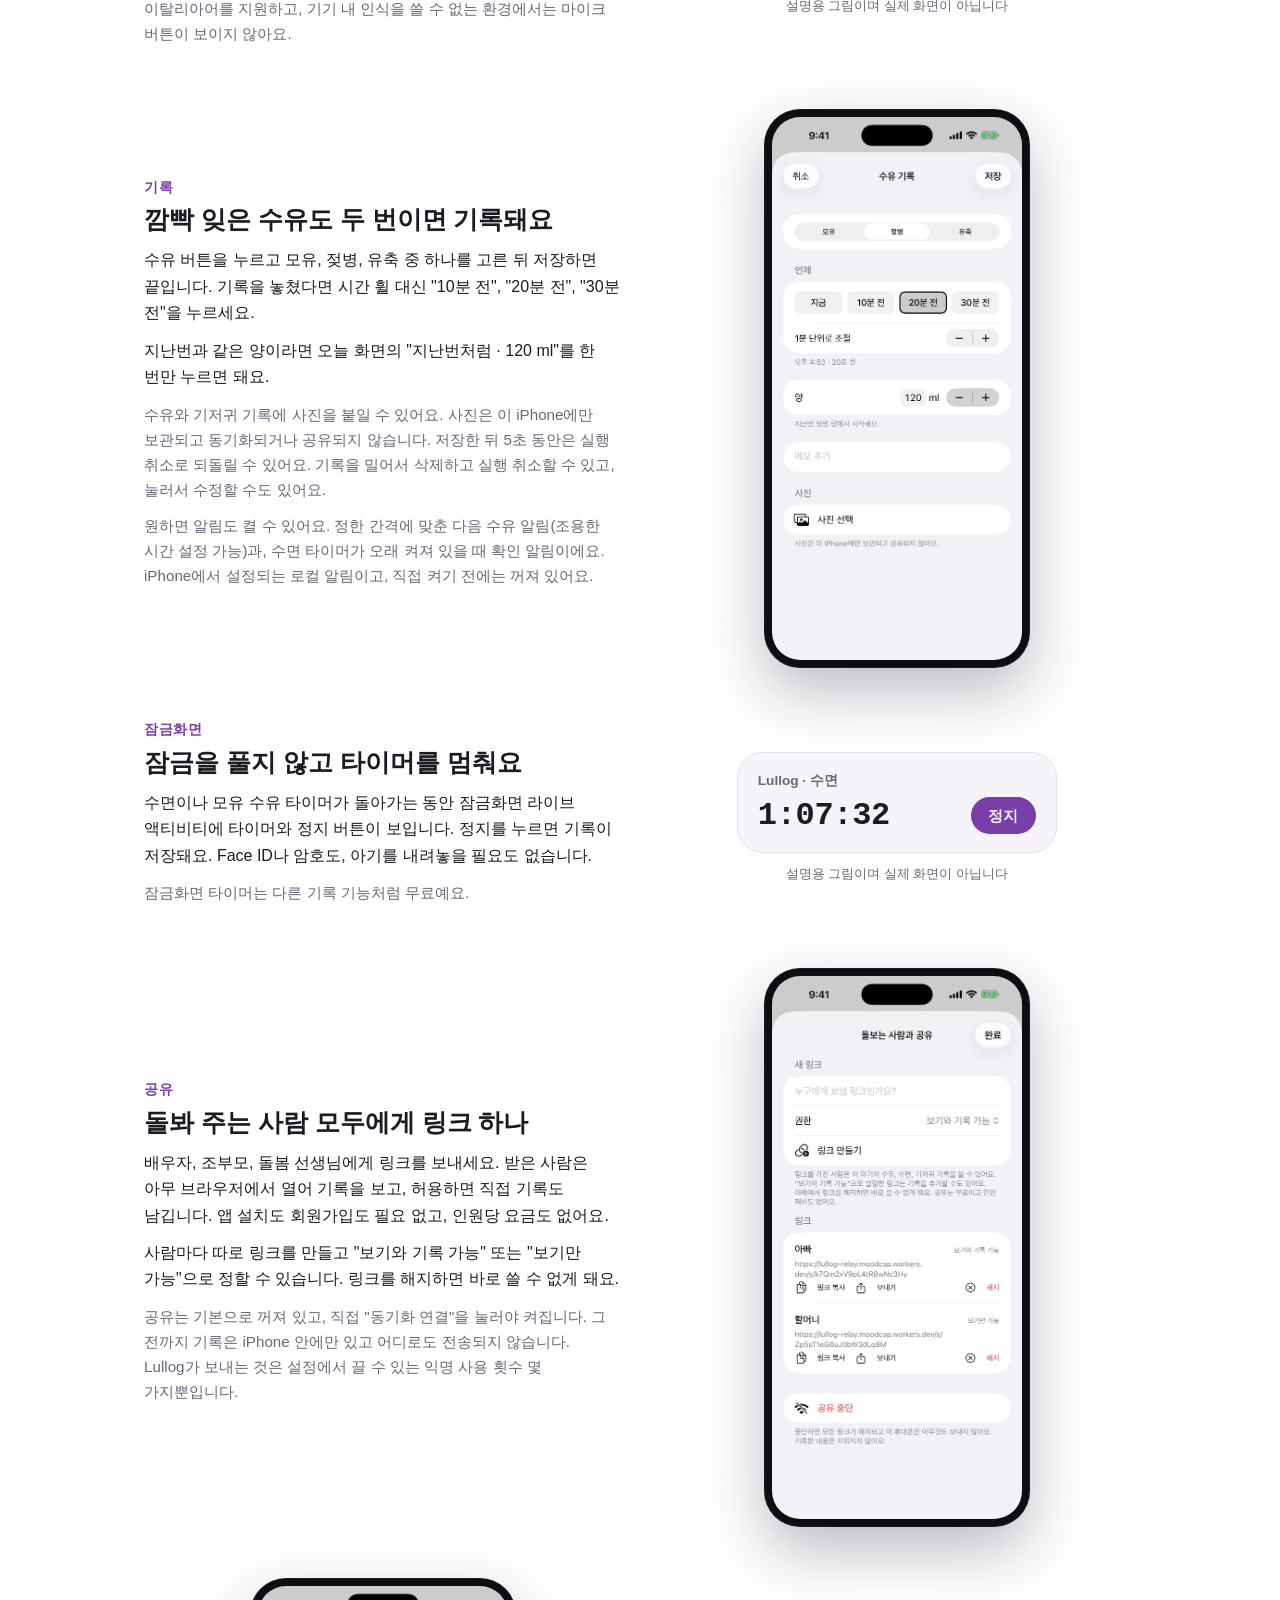
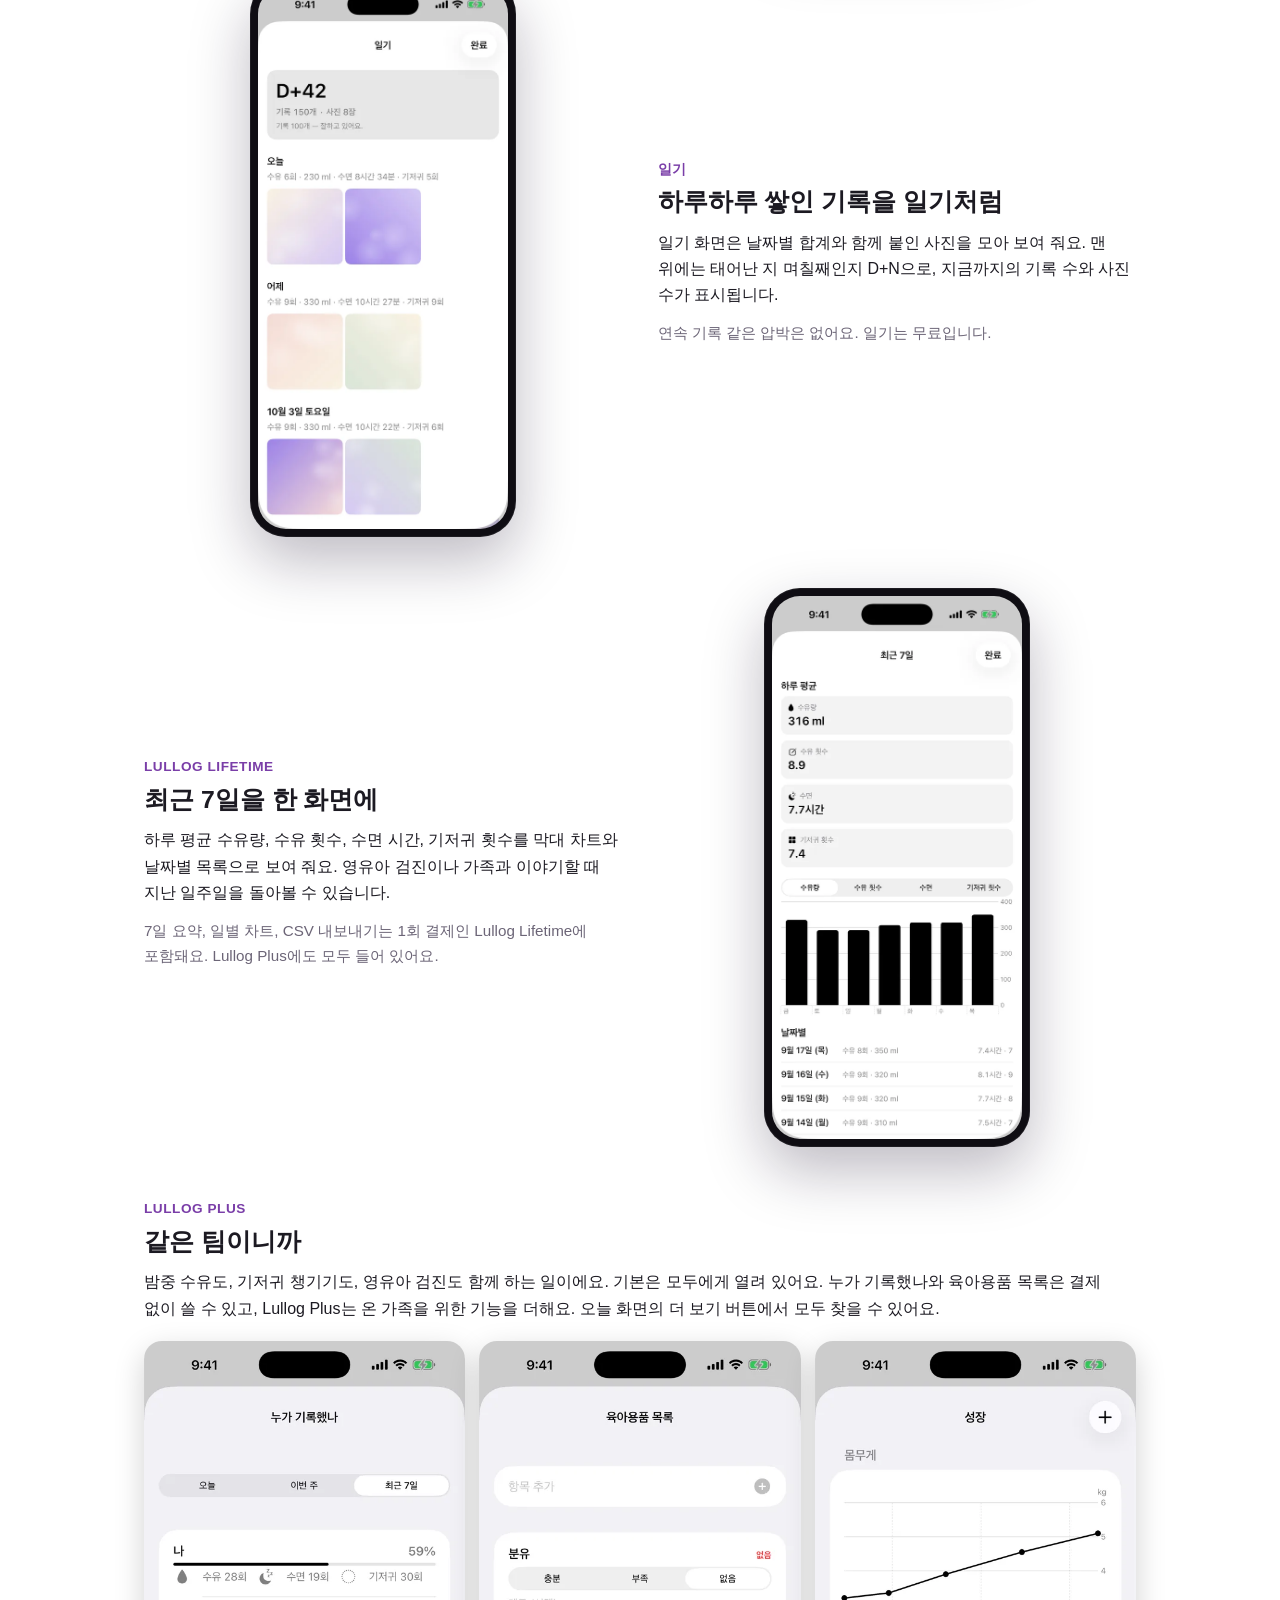
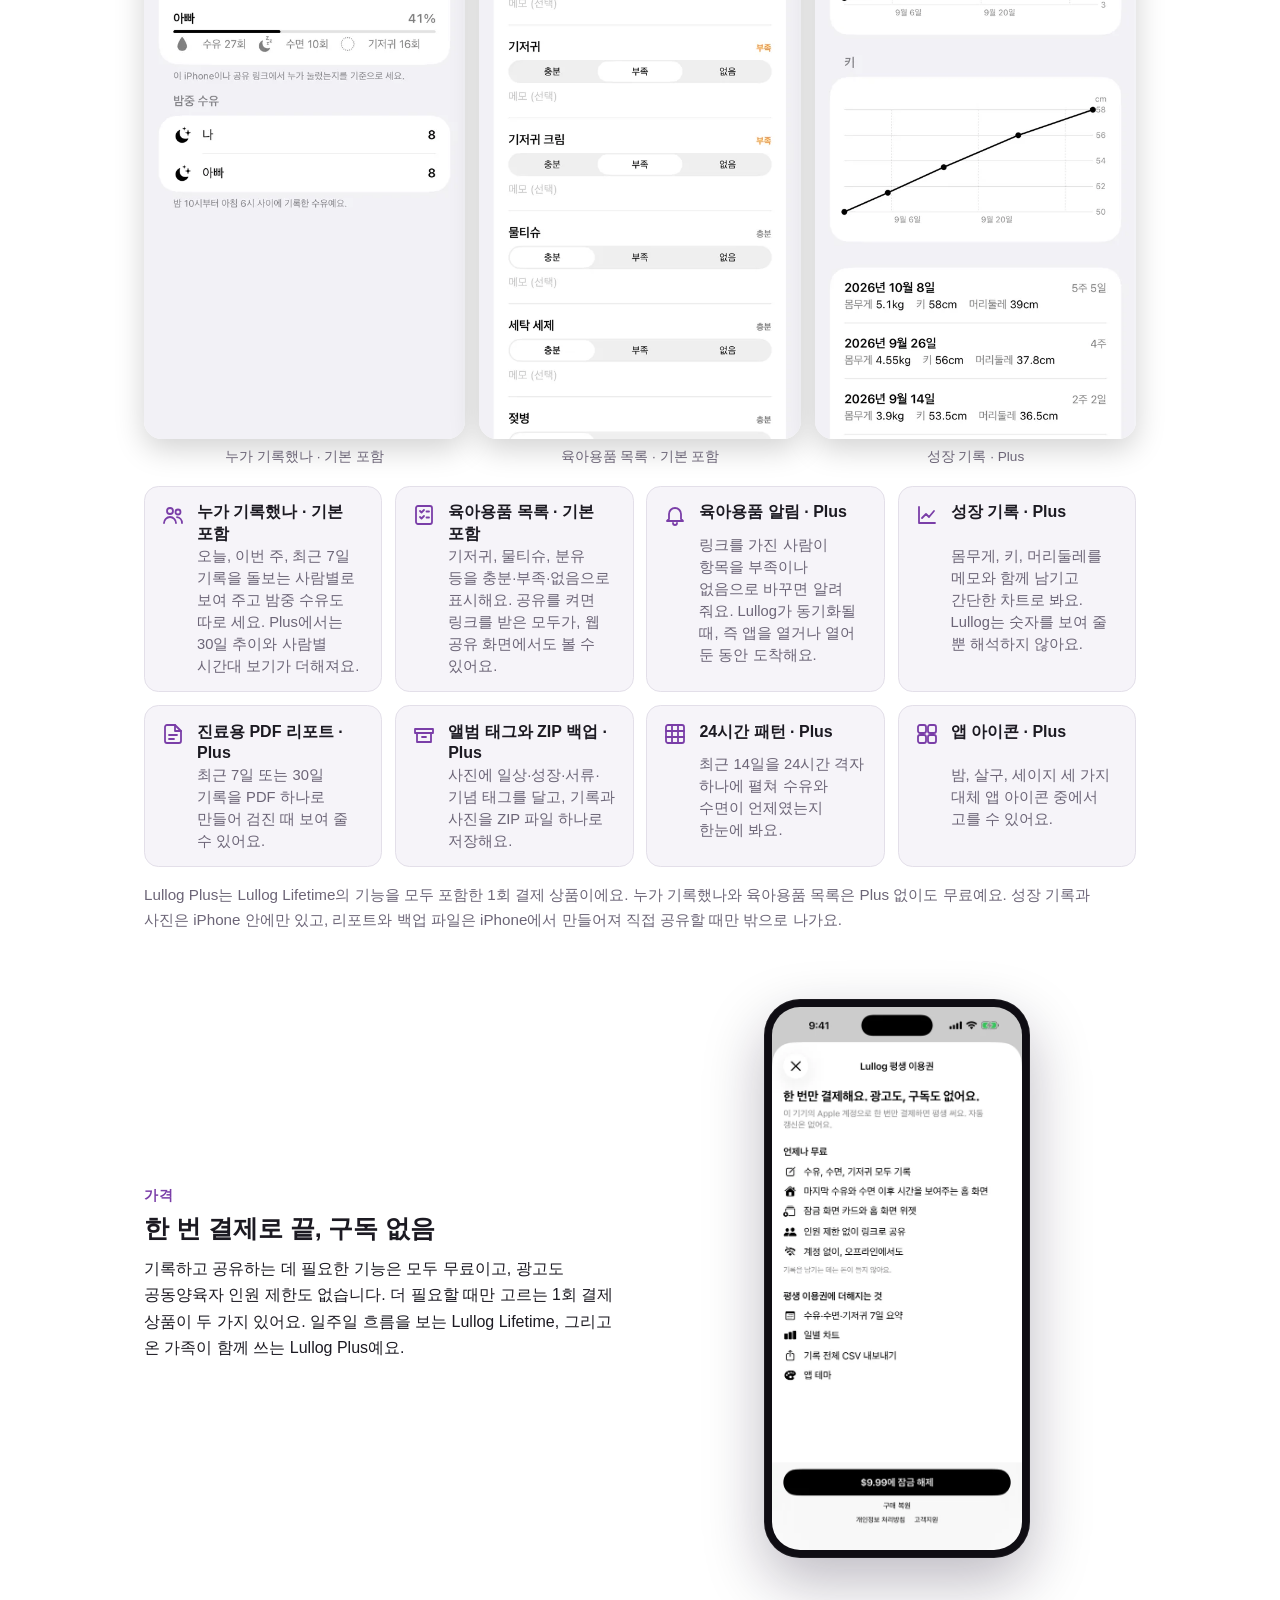
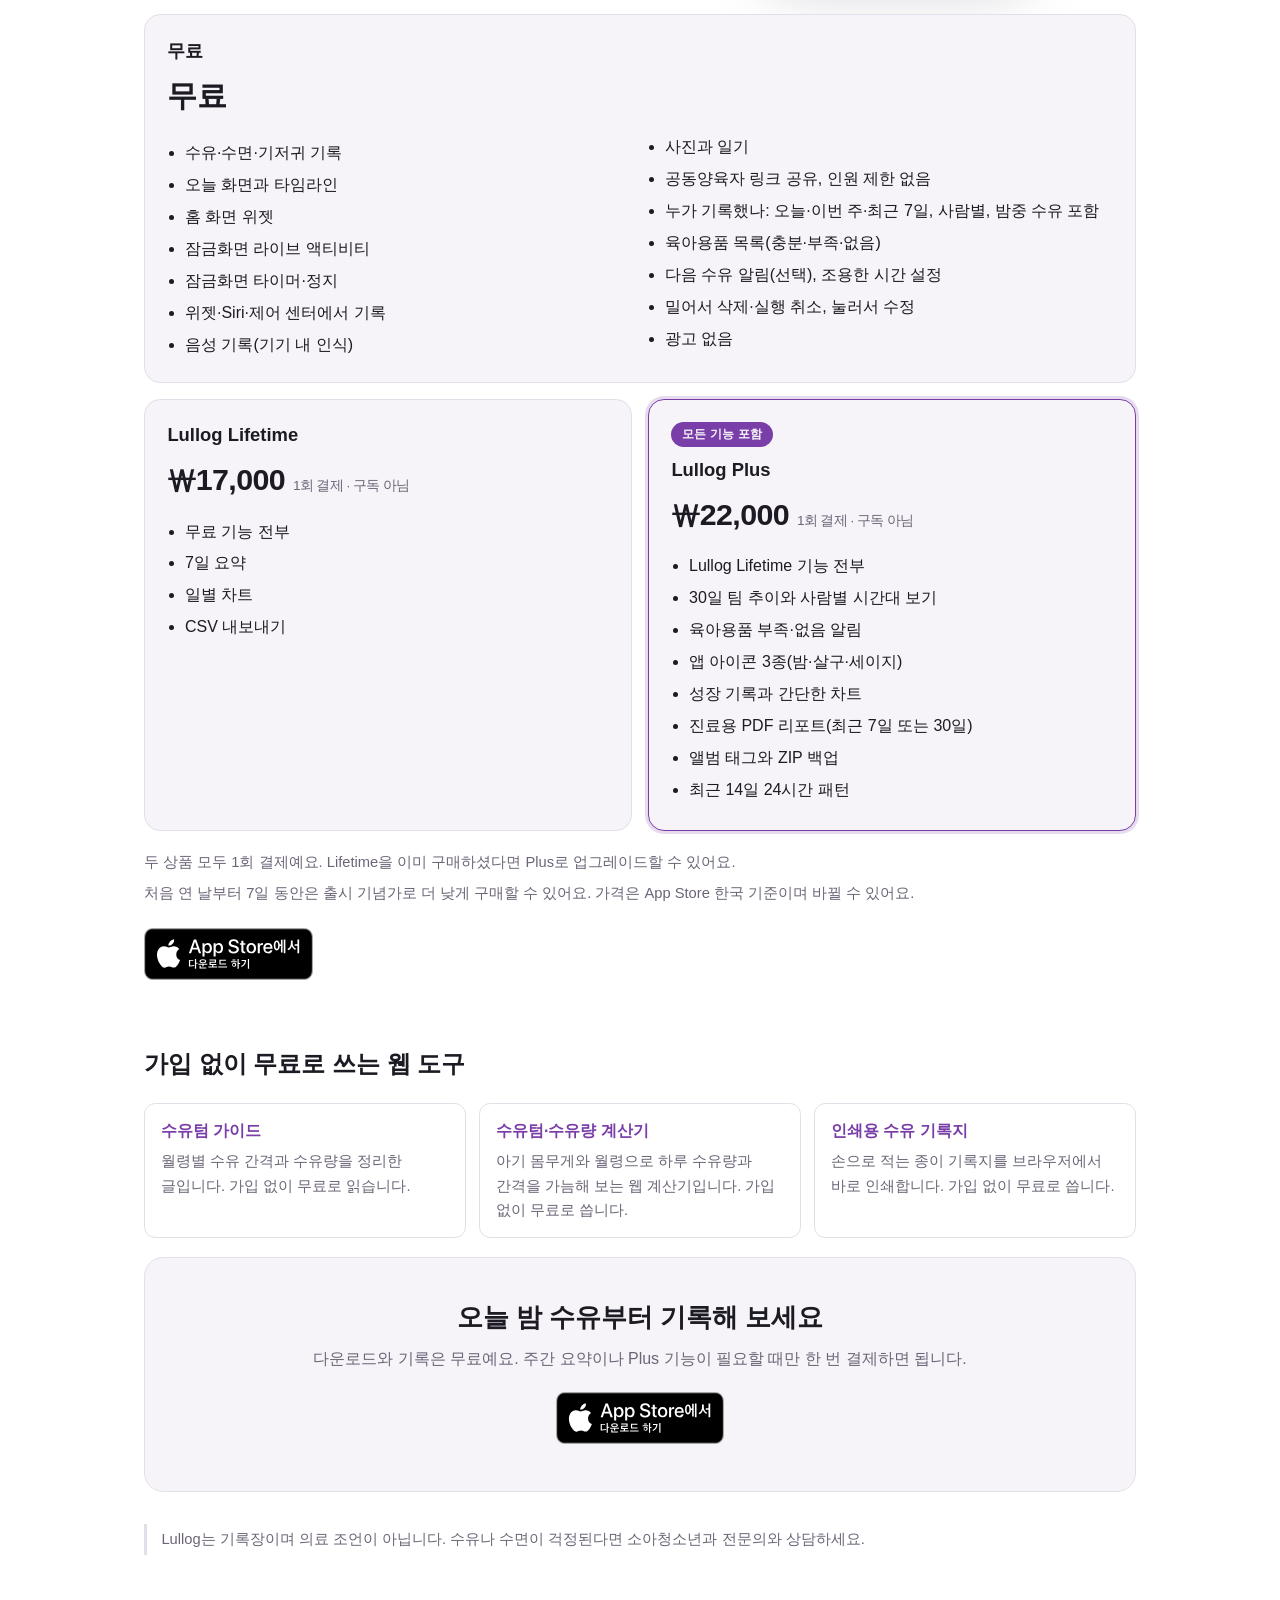
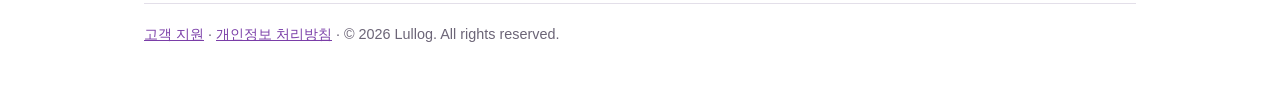
==== commit 0ba559c8: "Privacy: disclose anonymous usage counts (app 1.3.1) Add an "Anonymous usage counts (on by default, " ====
--- a/ko/index.html
+++ b/ko/index.html
@@ -129,7 +129,7 @@
       <h2>돌봐 주는 사람 모두에게 링크 하나</h2>
       <p>배우자, 조부모, 돌봄 선생님에게 링크를 보내세요. 받은 사람은 아무 브라우저에서 열어 기록을 보고, 허용하면 직접 기록도 남깁니다. 앱 설치도 회원가입도 필요 없고, 인원당 요금도 없어요.</p>
       <p>사람마다 따로 링크를 만들고 "보기와 기록 가능" 또는 "보기만 가능"으로 정할 수 있습니다. 링크를 해지하면 바로 쓸 수 없게 돼요.</p>
-      <p class="dim">공유는 기본으로 꺼져 있고, 직접 "동기화 연결"을 눌러야 켜집니다. 그 전까지 Lullog는 어떤 네트워크 요청도 보내지 않으며 기록은 iPhone 안에만 있습니다.</p>
+      <p class="dim">공유는 기본으로 꺼져 있고, 직접 "동기화 연결"을 눌러야 켜집니다. 그 전까지 기록은 iPhone 안에만 있고 어디로도 전송되지 않습니다. Lullog가 보내는 것은 설정에서 끌 수 있는 익명 사용 횟수 몇 가지뿐입니다.</p>
     </div>
     <div class="phone">
       <img src="../assets/screens/ko/share.webp" srcset="../assets/screens/ko/share.webp 540w, ../assets/screens/ko/share@2x.webp 1080w" sizes="(max-width: 720px) 74vw, 272px" width="540" height="1173" loading="lazy" decoding="async" alt="공동양육자 공유 화면. 보기와 기록이 가능한 아빠 링크, 보기만 가능한 할머니 링크, 복사·보내기·해지 버튼">
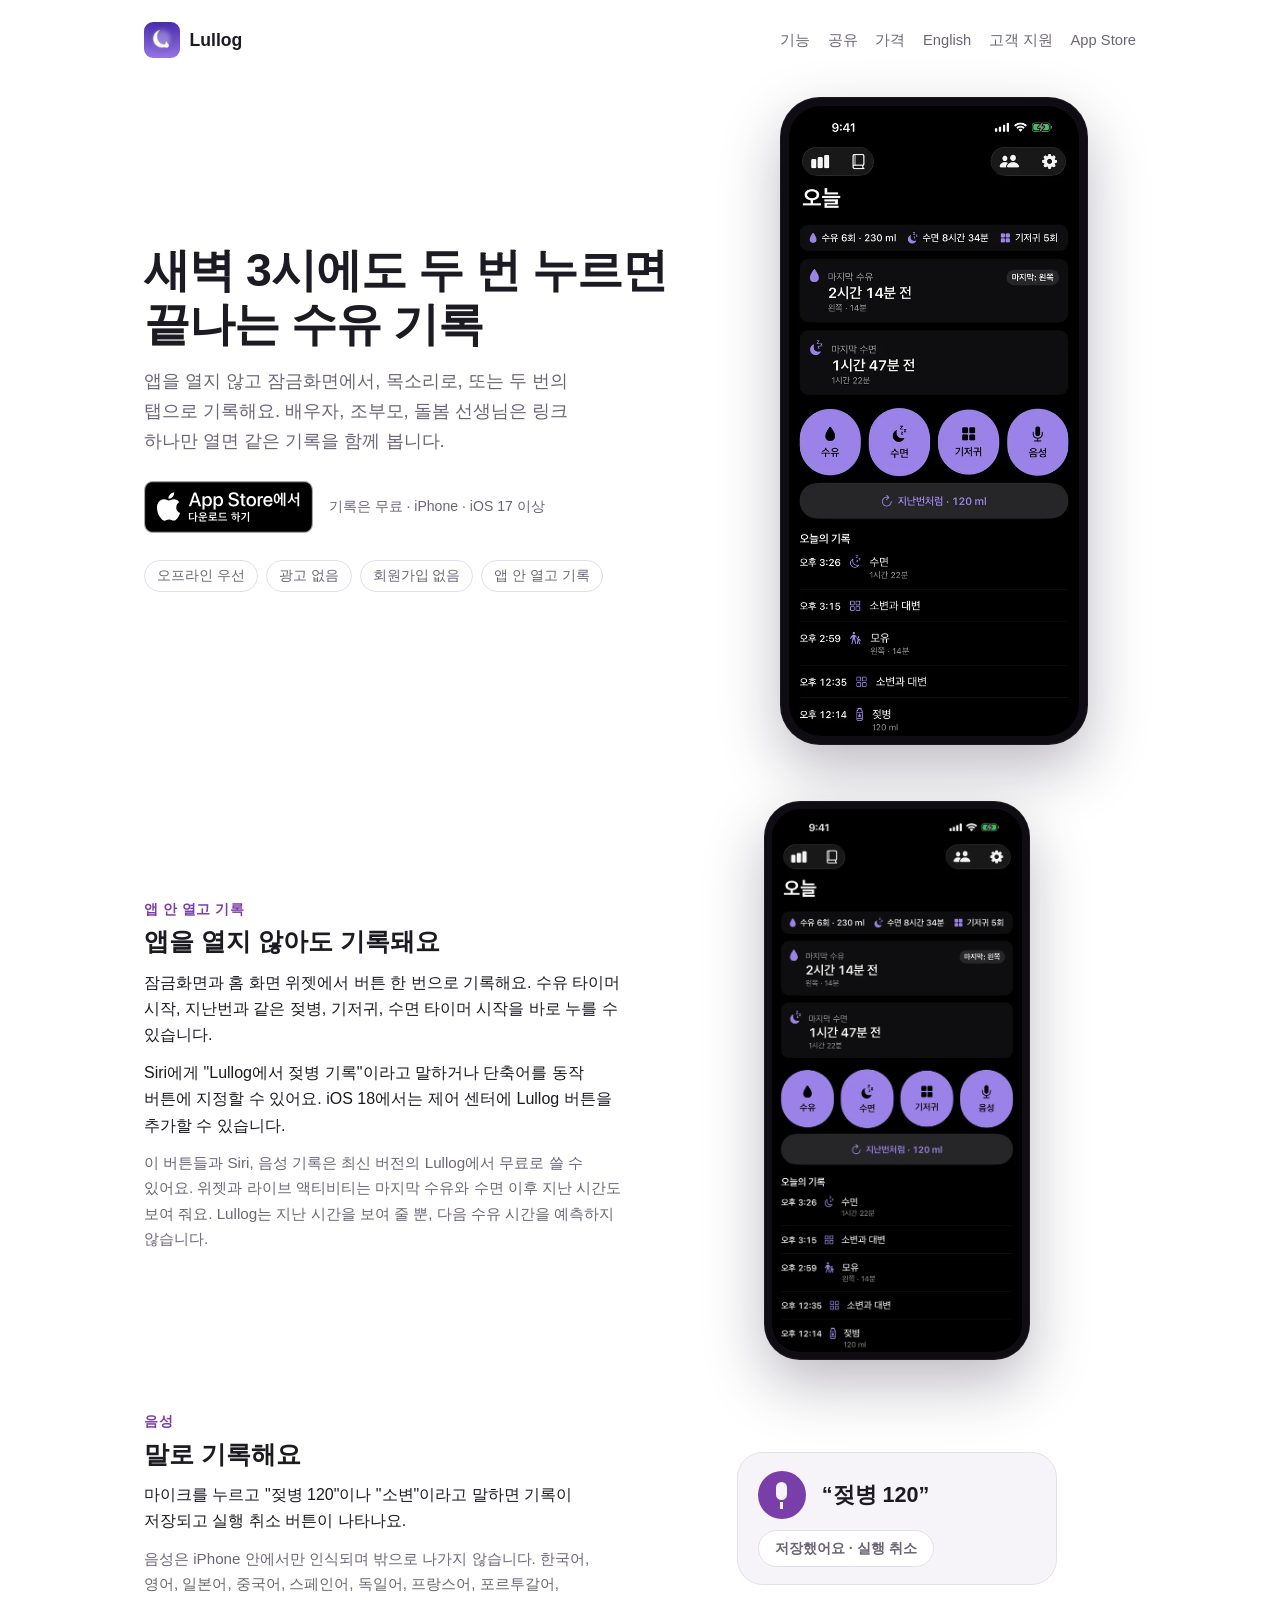
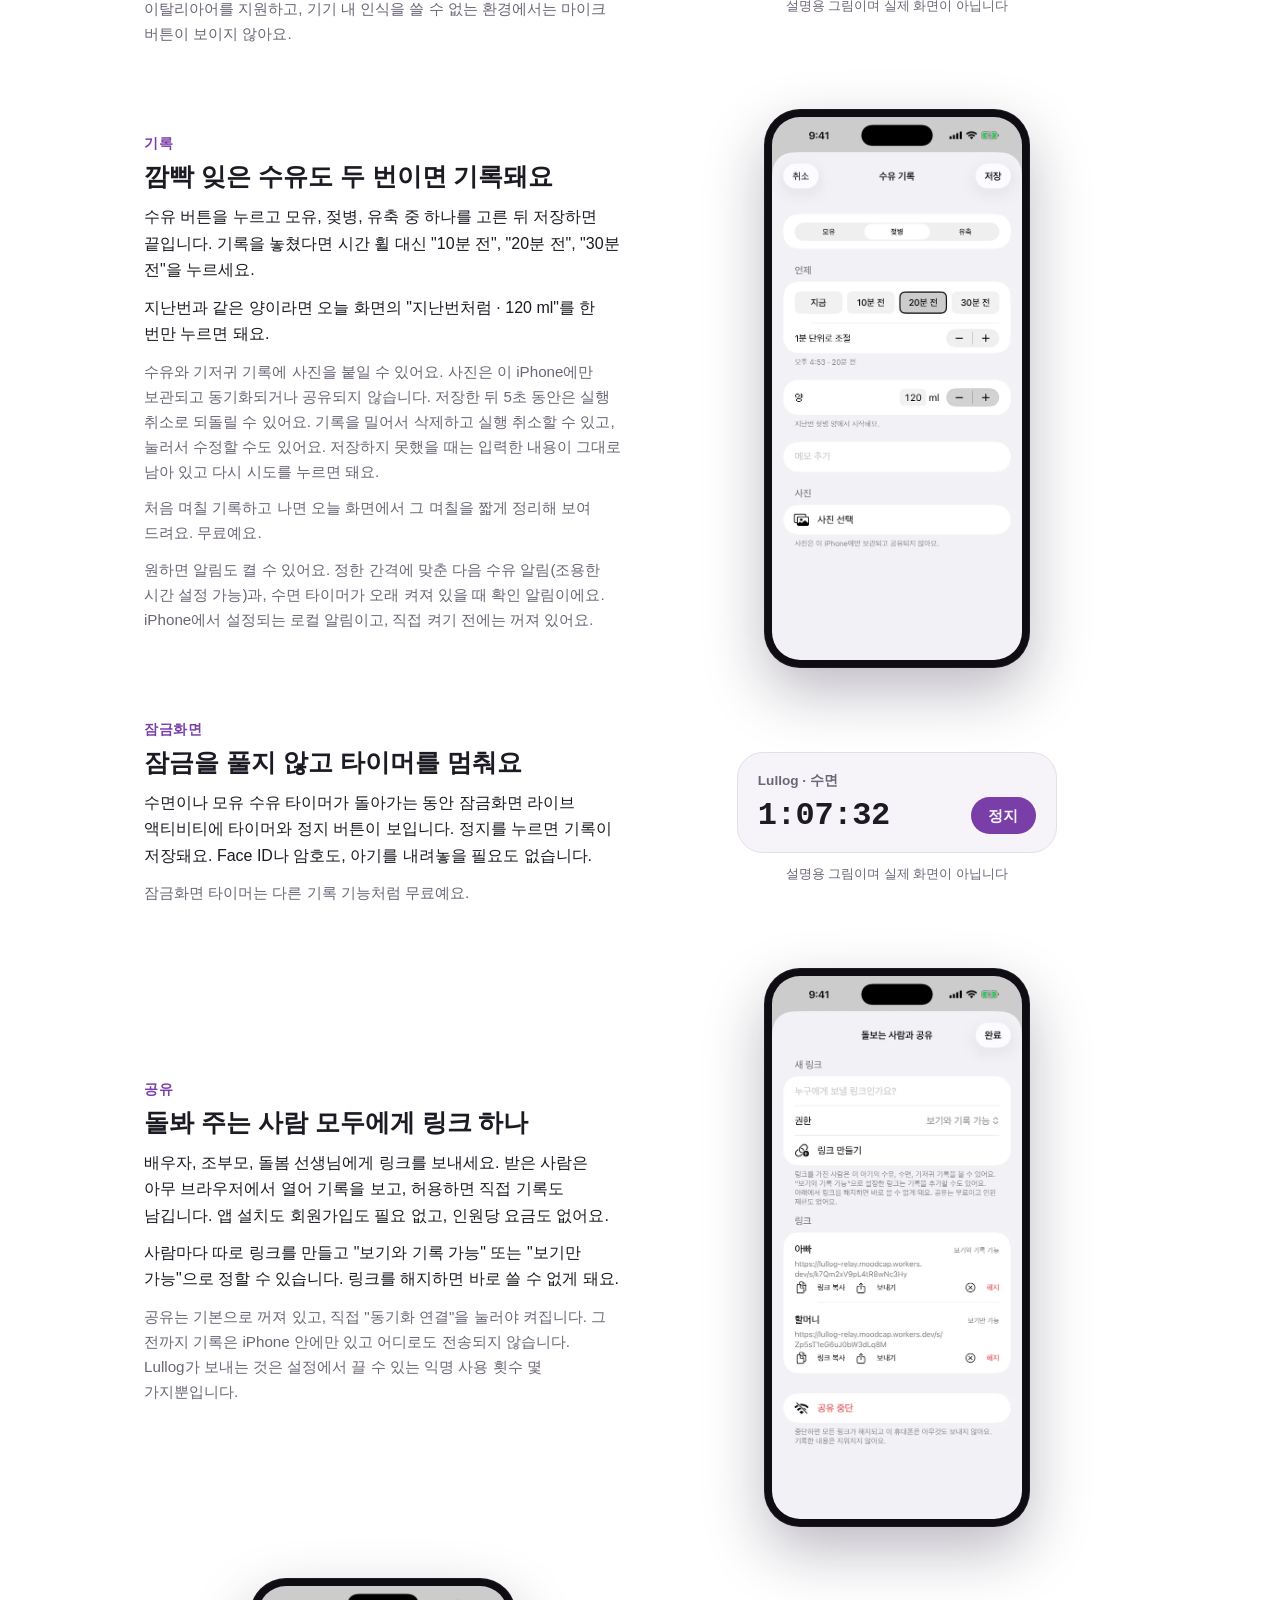
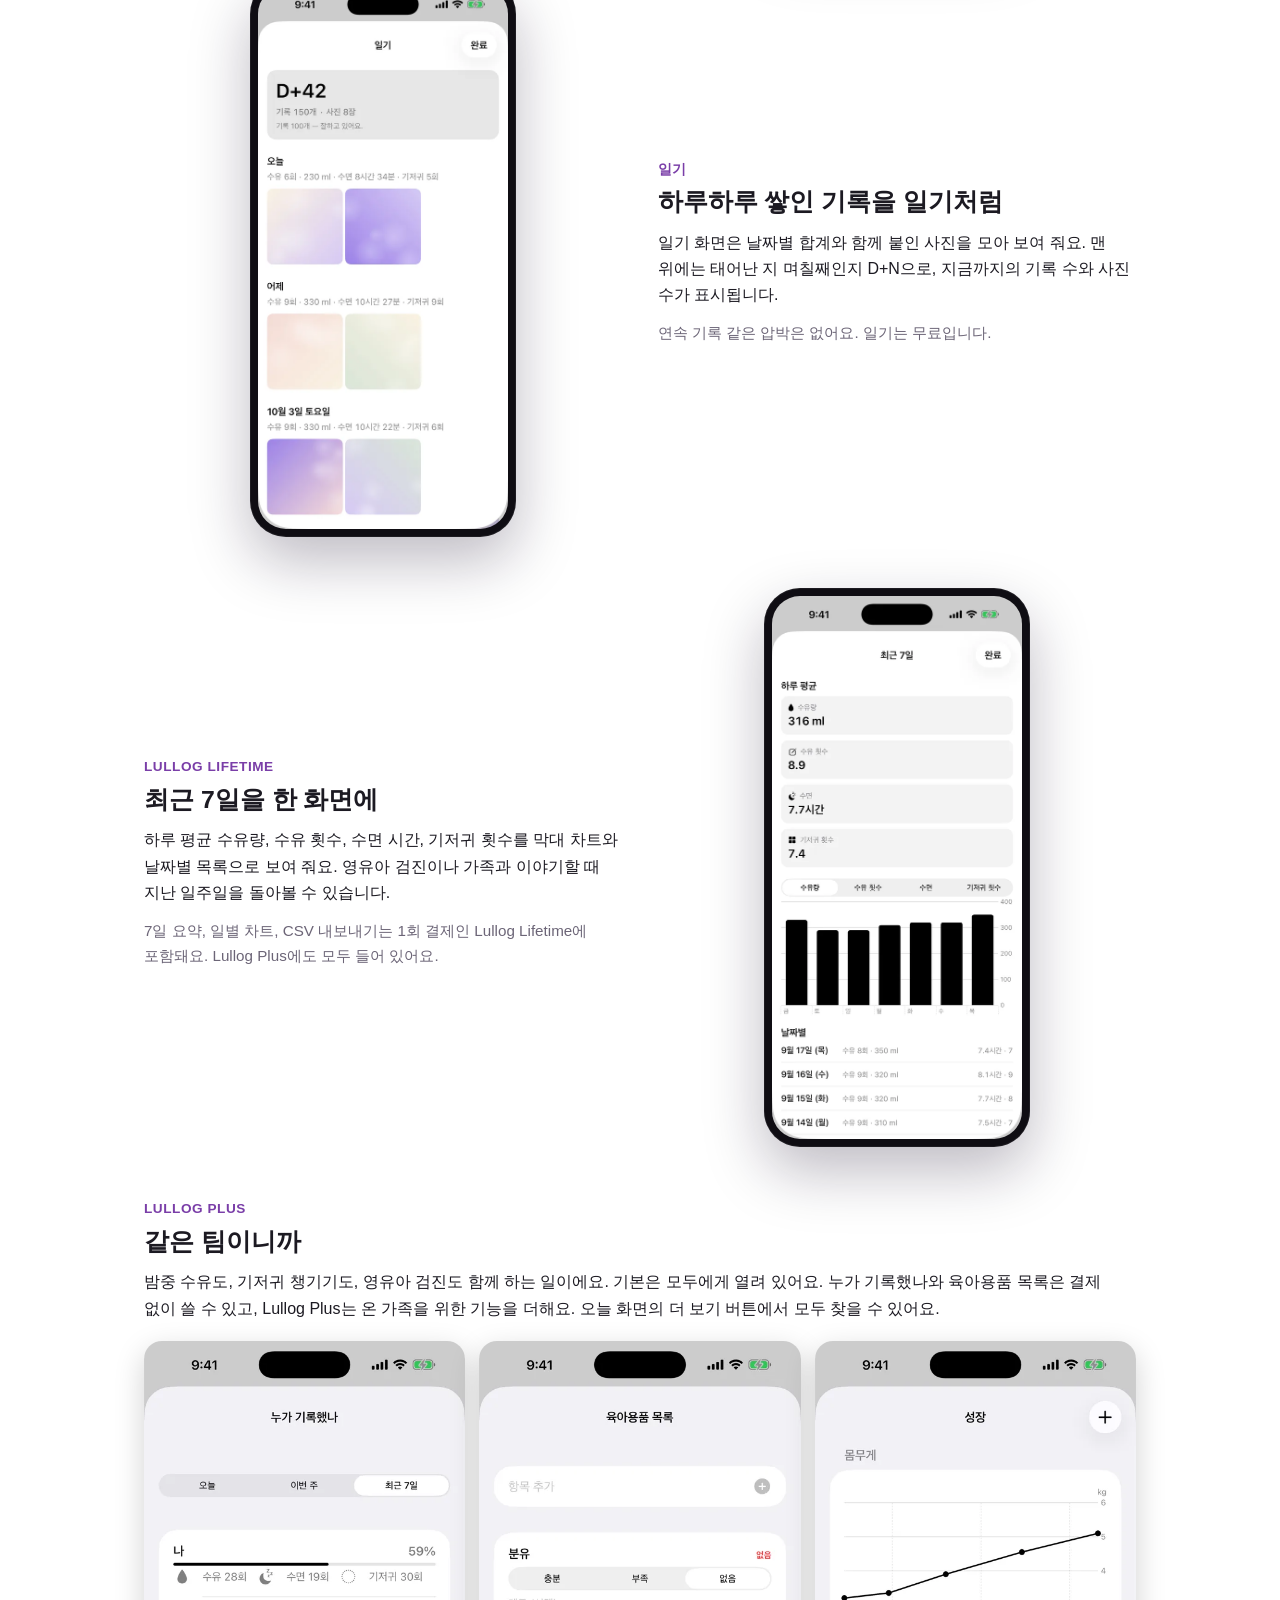
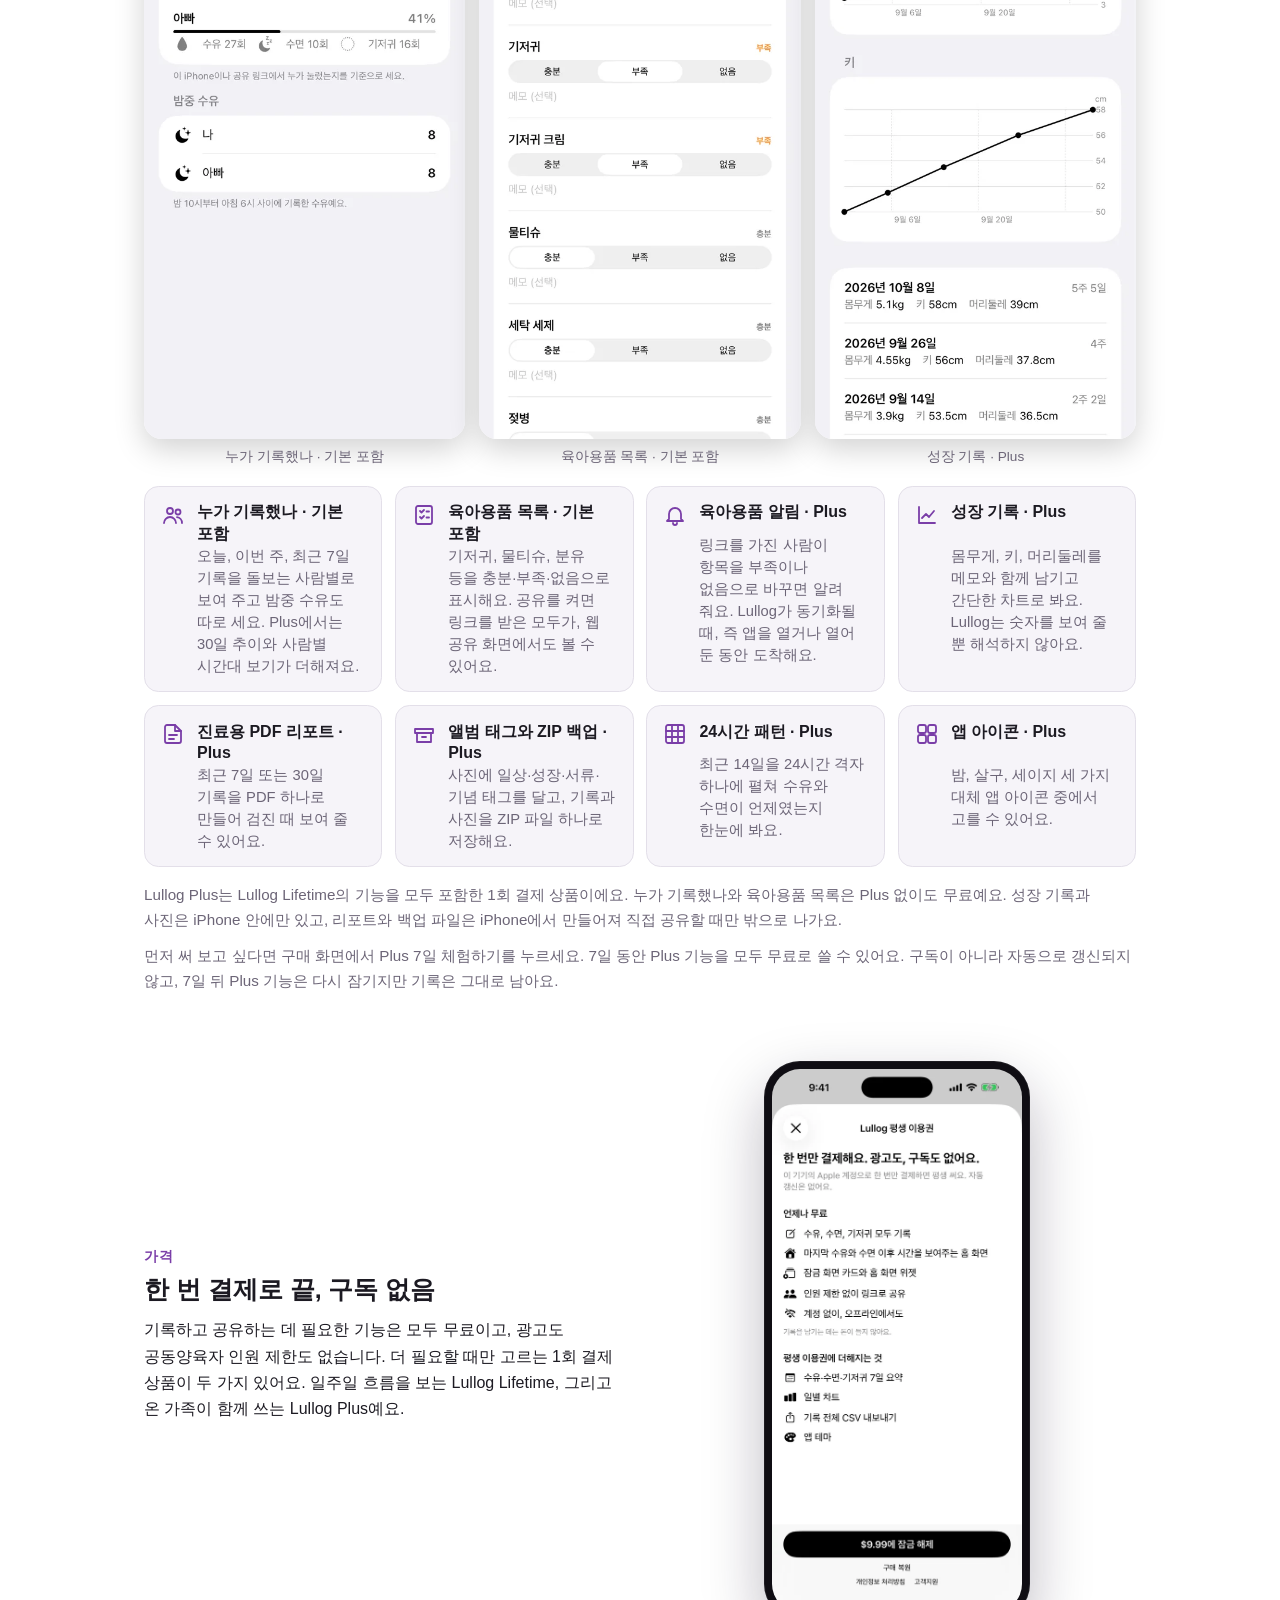
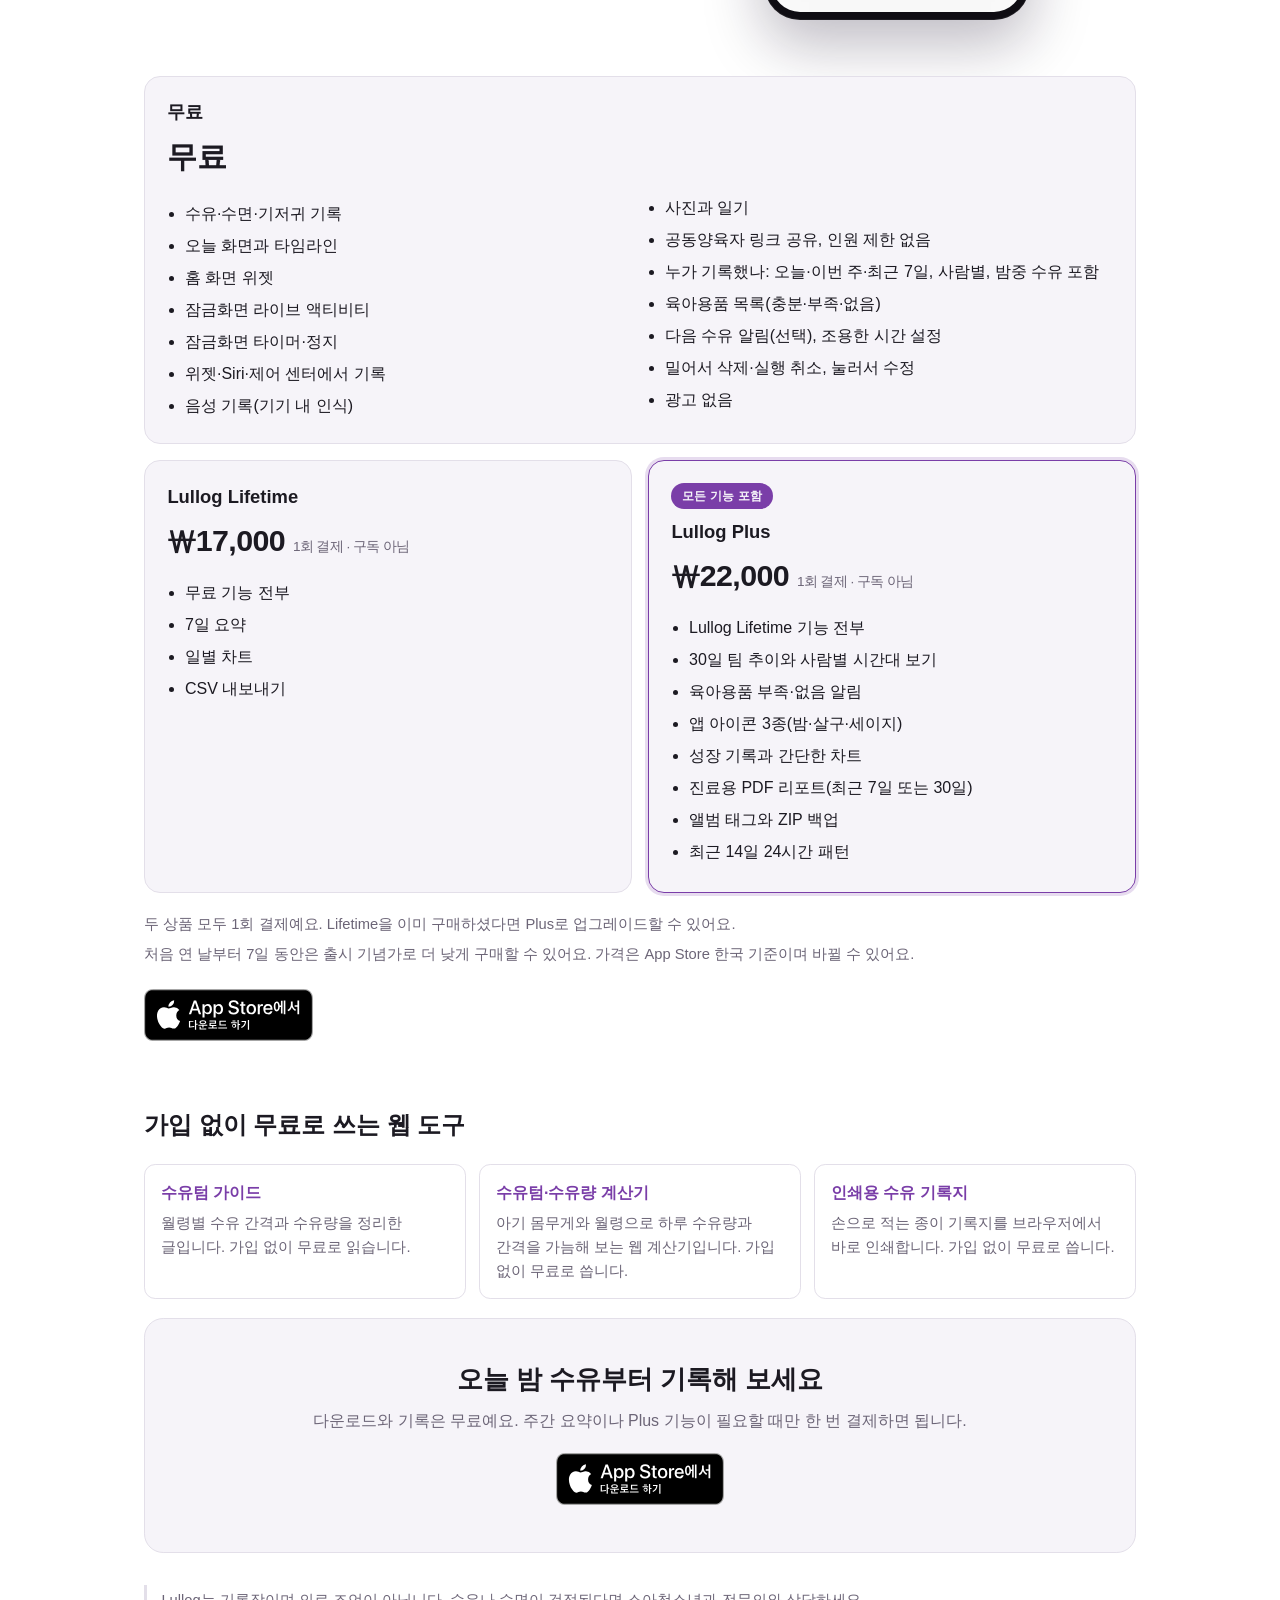
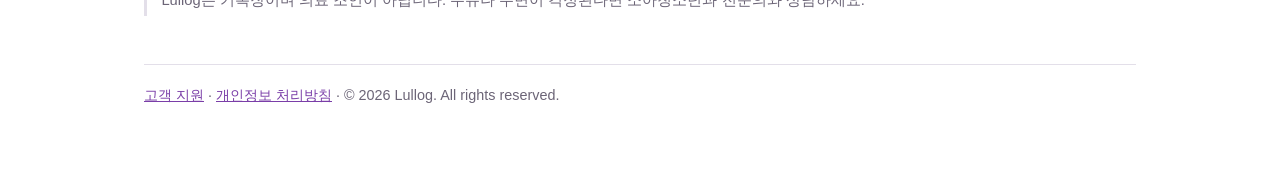
==== commit 59b25a6c: "Site: match 1.3.1 — 7-day Plus trial, first-days summary, keep-your-entry on save failure - Home (en" ====
--- a/ko/index.html
+++ b/ko/index.html
@@ -98,7 +98,8 @@
       <h2>깜빡 잊은 수유도 두 번이면 기록돼요</h2>
       <p>수유 버튼을 누르고 모유, 젖병, 유축 중 하나를 고른 뒤 저장하면 끝입니다. 기록을 놓쳤다면 시간 휠 대신 "10분 전", "20분 전", "30분 전"을 누르세요.</p>
       <p>지난번과 같은 양이라면 오늘 화면의 "지난번처럼 · 120 ml"를 한 번만 누르면 돼요.</p>
-      <p class="dim">수유와 기저귀 기록에 사진을 붙일 수 있어요. 사진은 이 iPhone에만 보관되고 동기화되거나 공유되지 않습니다. 저장한 뒤 5초 동안은 실행 취소로 되돌릴 수 있어요. 기록을 밀어서 삭제하고 실행 취소할 수 있고, 눌러서 수정할 수도 있어요.</p>
+      <p class="dim">수유와 기저귀 기록에 사진을 붙일 수 있어요. 사진은 이 iPhone에만 보관되고 동기화되거나 공유되지 않습니다. 저장한 뒤 5초 동안은 실행 취소로 되돌릴 수 있어요. 기록을 밀어서 삭제하고 실행 취소할 수 있고, 눌러서 수정할 수도 있어요. 저장하지 못했을 때는 입력한 내용이 그대로 남아 있고 다시 시도를 누르면 돼요.</p>
+      <p class="dim">처음 며칠 기록하고 나면 오늘 화면에서 그 며칠을 짧게 정리해 보여 드려요. 무료예요.</p>
       <p class="dim">원하면 알림도 켤 수 있어요. 정한 간격에 맞춘 다음 수유 알림(조용한 시간 설정 가능)과, 수면 타이머가 오래 켜져 있을 때 확인 알림이에요. iPhone에서 설정되는 로컬 알림이고, 직접 켜기 전에는 꺼져 있어요.</p>
     </div>
     <div class="phone">
@@ -180,6 +181,7 @@
         <li><svg viewBox="0 0 24 24" aria-hidden="true"><rect x="3" y="3" width="8" height="8" rx="2"/><rect x="13" y="3" width="8" height="8" rx="2"/><rect x="3" y="13" width="8" height="8" rx="2"/><rect x="13" y="13" width="8" height="8" rx="2"/></svg><strong>앱 아이콘 &middot; Plus</strong><span>밤, 살구, 세이지 세 가지 대체 앱 아이콘 중에서 고를 수 있어요.</span></li>
       </ul>
       <p class="dim">Lullog Plus는 Lullog Lifetime의 기능을 모두 포함한 1회 결제 상품이에요. 누가 기록했나와 육아용품 목록은 Plus 없이도 무료예요. 성장 기록과 사진은 iPhone 안에만 있고, 리포트와 백업 파일은 iPhone에서 만들어져 직접 공유할 때만 밖으로 나가요.</p>
+      <p class="dim">먼저 써 보고 싶다면 구매 화면에서 Plus 7일 체험하기를 누르세요. 7일 동안 Plus 기능을 모두 무료로 쓸 수 있어요. 구독이 아니라 자동으로 갱신되지 않고, 7일 뒤 Plus 기능은 다시 잠기지만 기록은 그대로 남아요.</p>
     </div>
   </section>
 </div>
@@ -289,7 +291,7 @@
     "name": "Lullog",
     "alternateName": "Lullog: 아기 수유 기록·육아일지",
     "operatingSystem": "iOS 17.0 이상",
-    "softwareVersion": "1.2.2",
+    "softwareVersion": "1.3.1",
     "applicationCategory": "HealthApplication",
     "inLanguage": "ko",
     "url": "https://richoh86.github.io/lullog-site/ko/",
@@ -308,7 +310,10 @@
       "링크를 가진 모두와 동기화되는 육아용품 목록(충분·부족·없음, 무료)",
       "다음 수유 알림(선택), 조용한 시간 설정",
       "밀어서 삭제·실행 취소, 눌러서 수정",
+      "저장하지 못하면 입력한 내용을 그대로 두고 다시 시도",
+      "처음 며칠의 기록을 오늘 화면에서 짧게 정리(무료)",
       "Lullog Lifetime: 7일 요약, 일별 차트, CSV 내보내기",
+      "Lullog Plus 7일 무료 체험(1회, 구독 아님, 자동 갱신 없음)",
       "Lullog Plus: 30일 팀 추이와 사람별 시간대 보기, 육아용품 알림, 앱 아이콘 3종(밤·살구·세이지), 성장 기록, 진료용 PDF 리포트, 앨범 태그와 ZIP 백업, 24시간 패턴"
     ],
     "offers": [
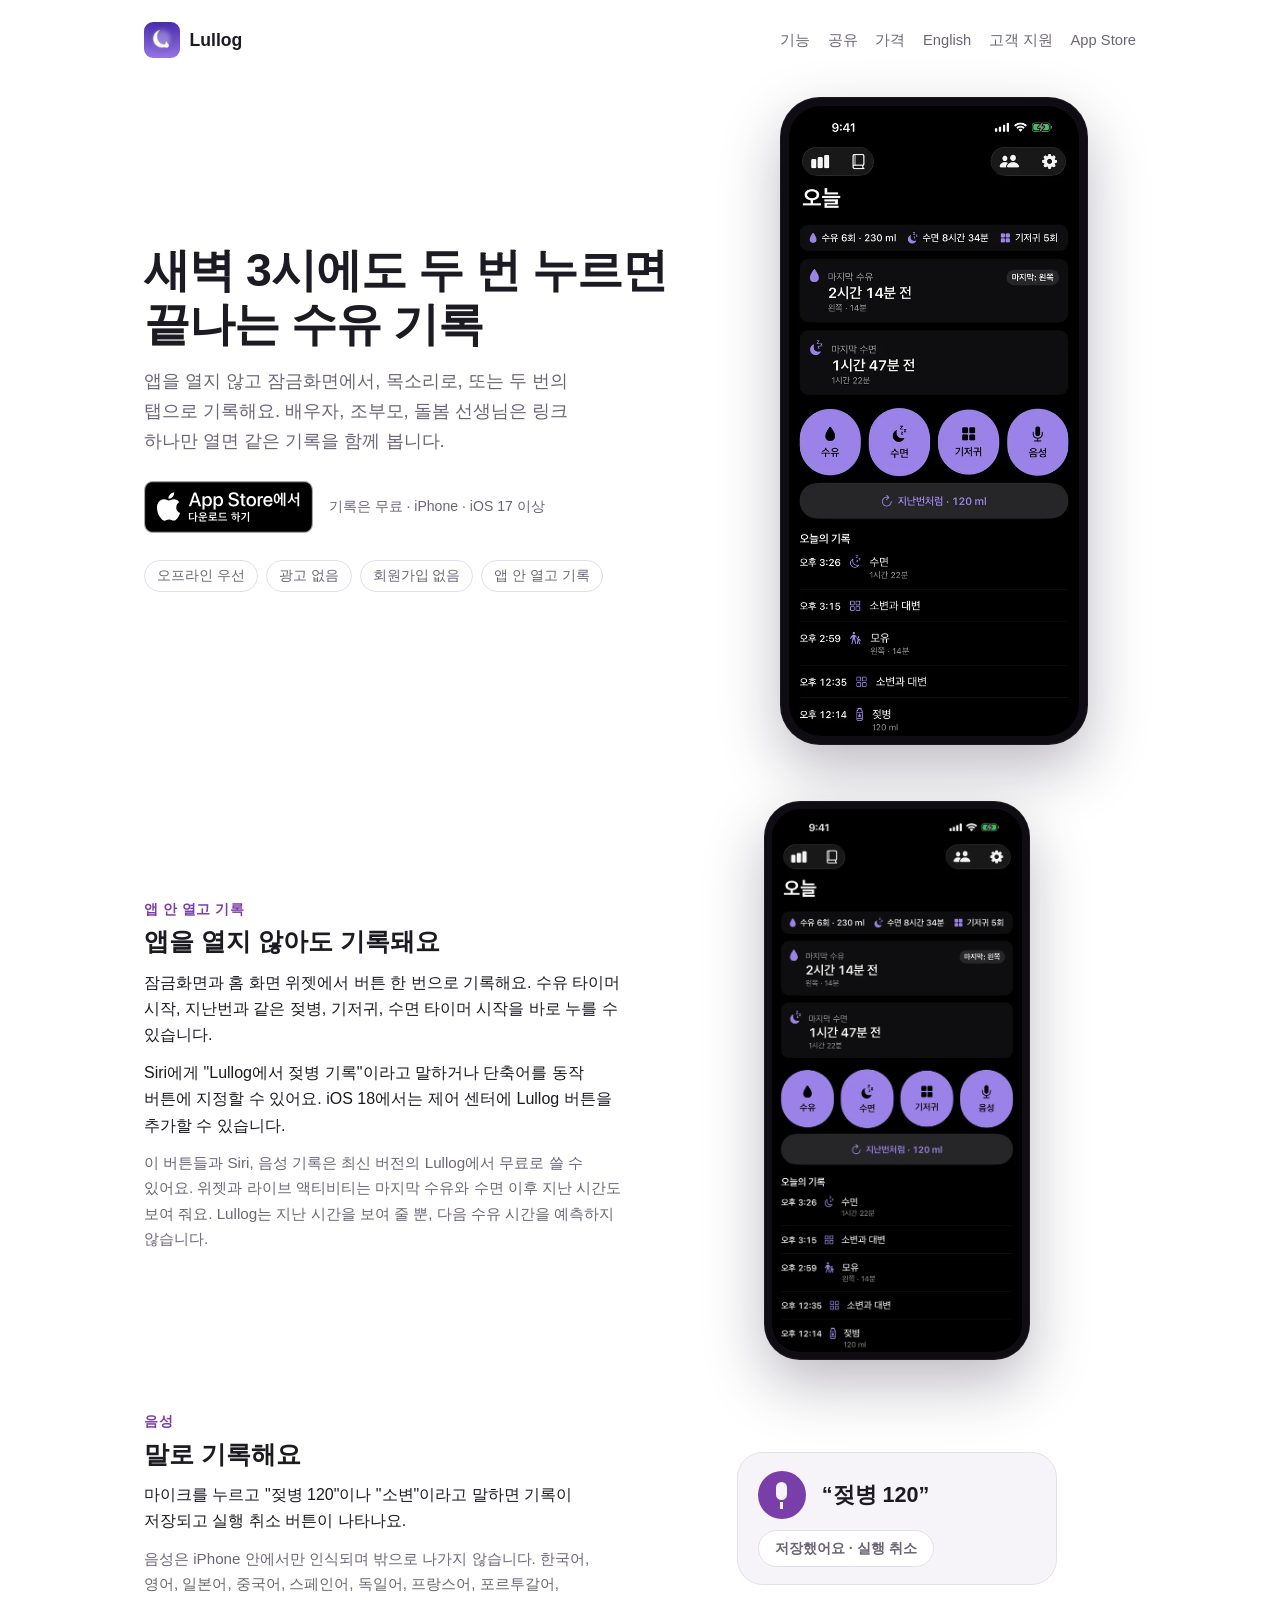
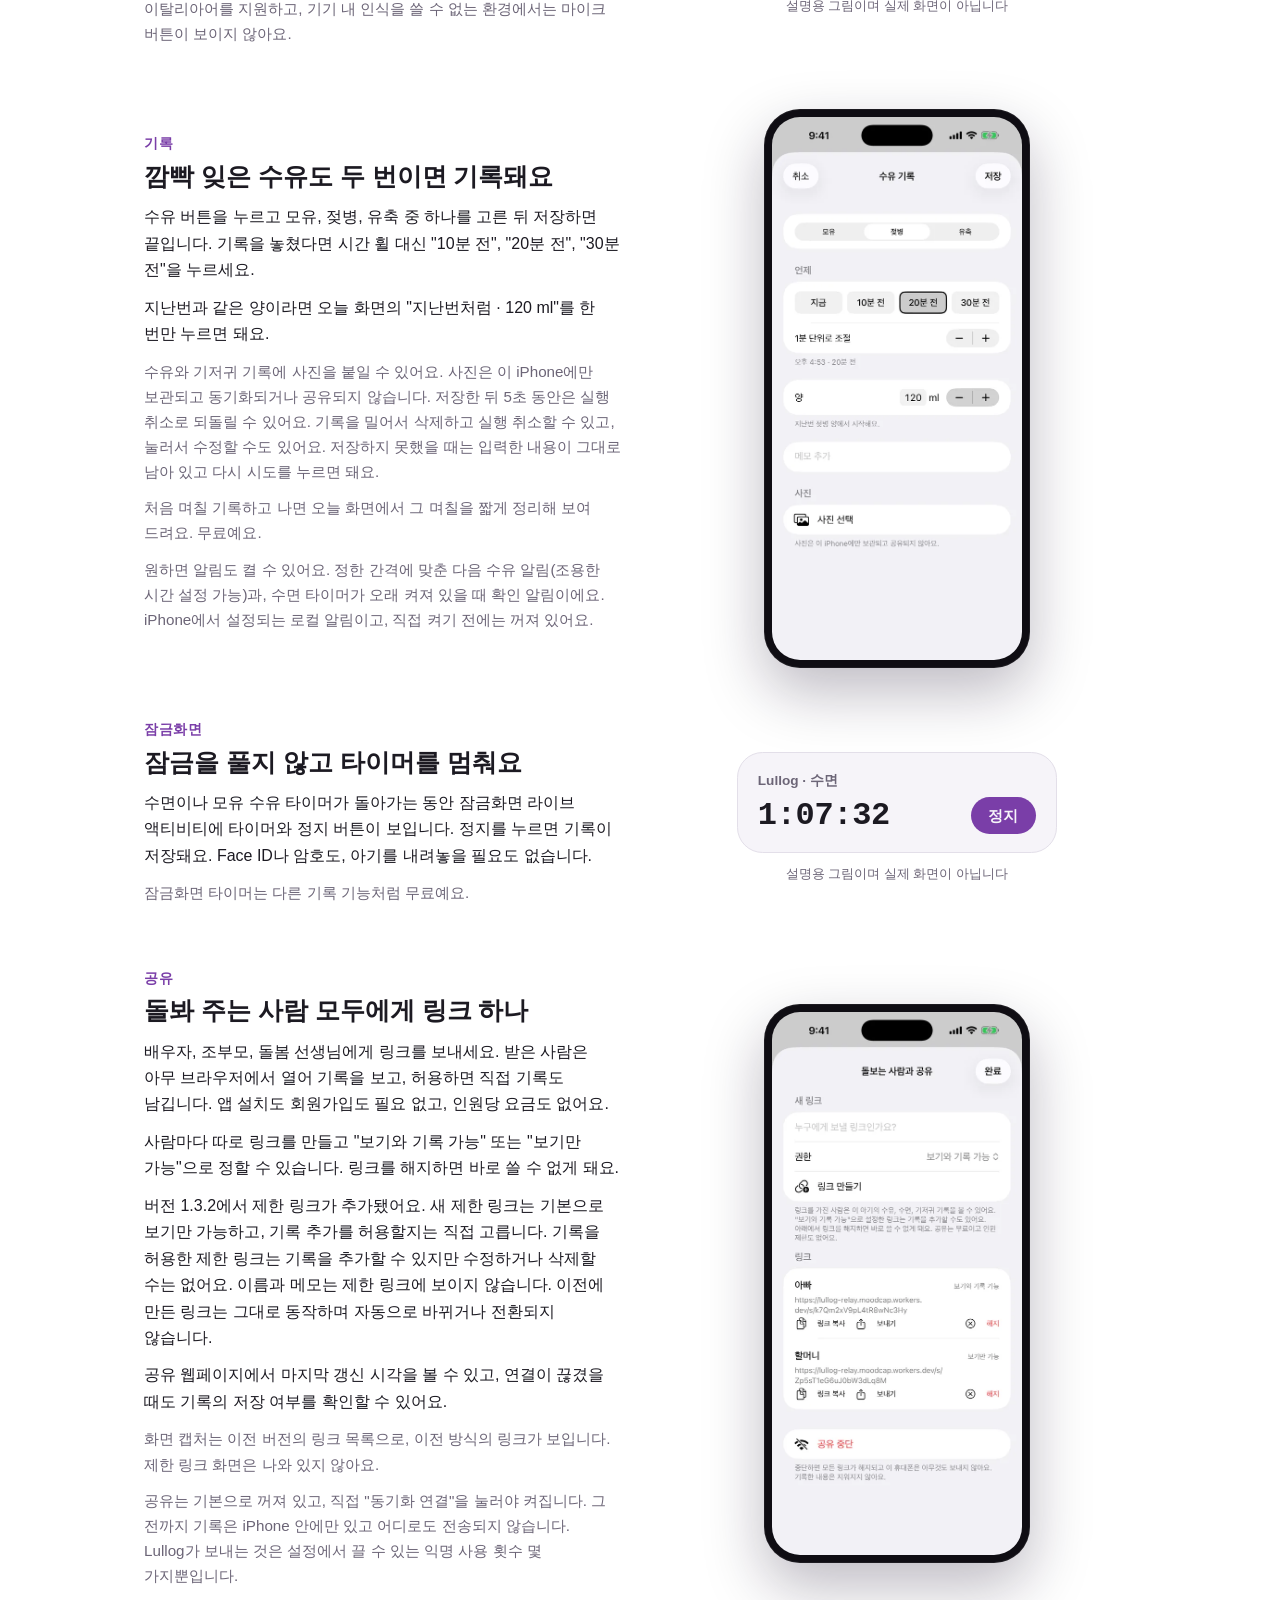
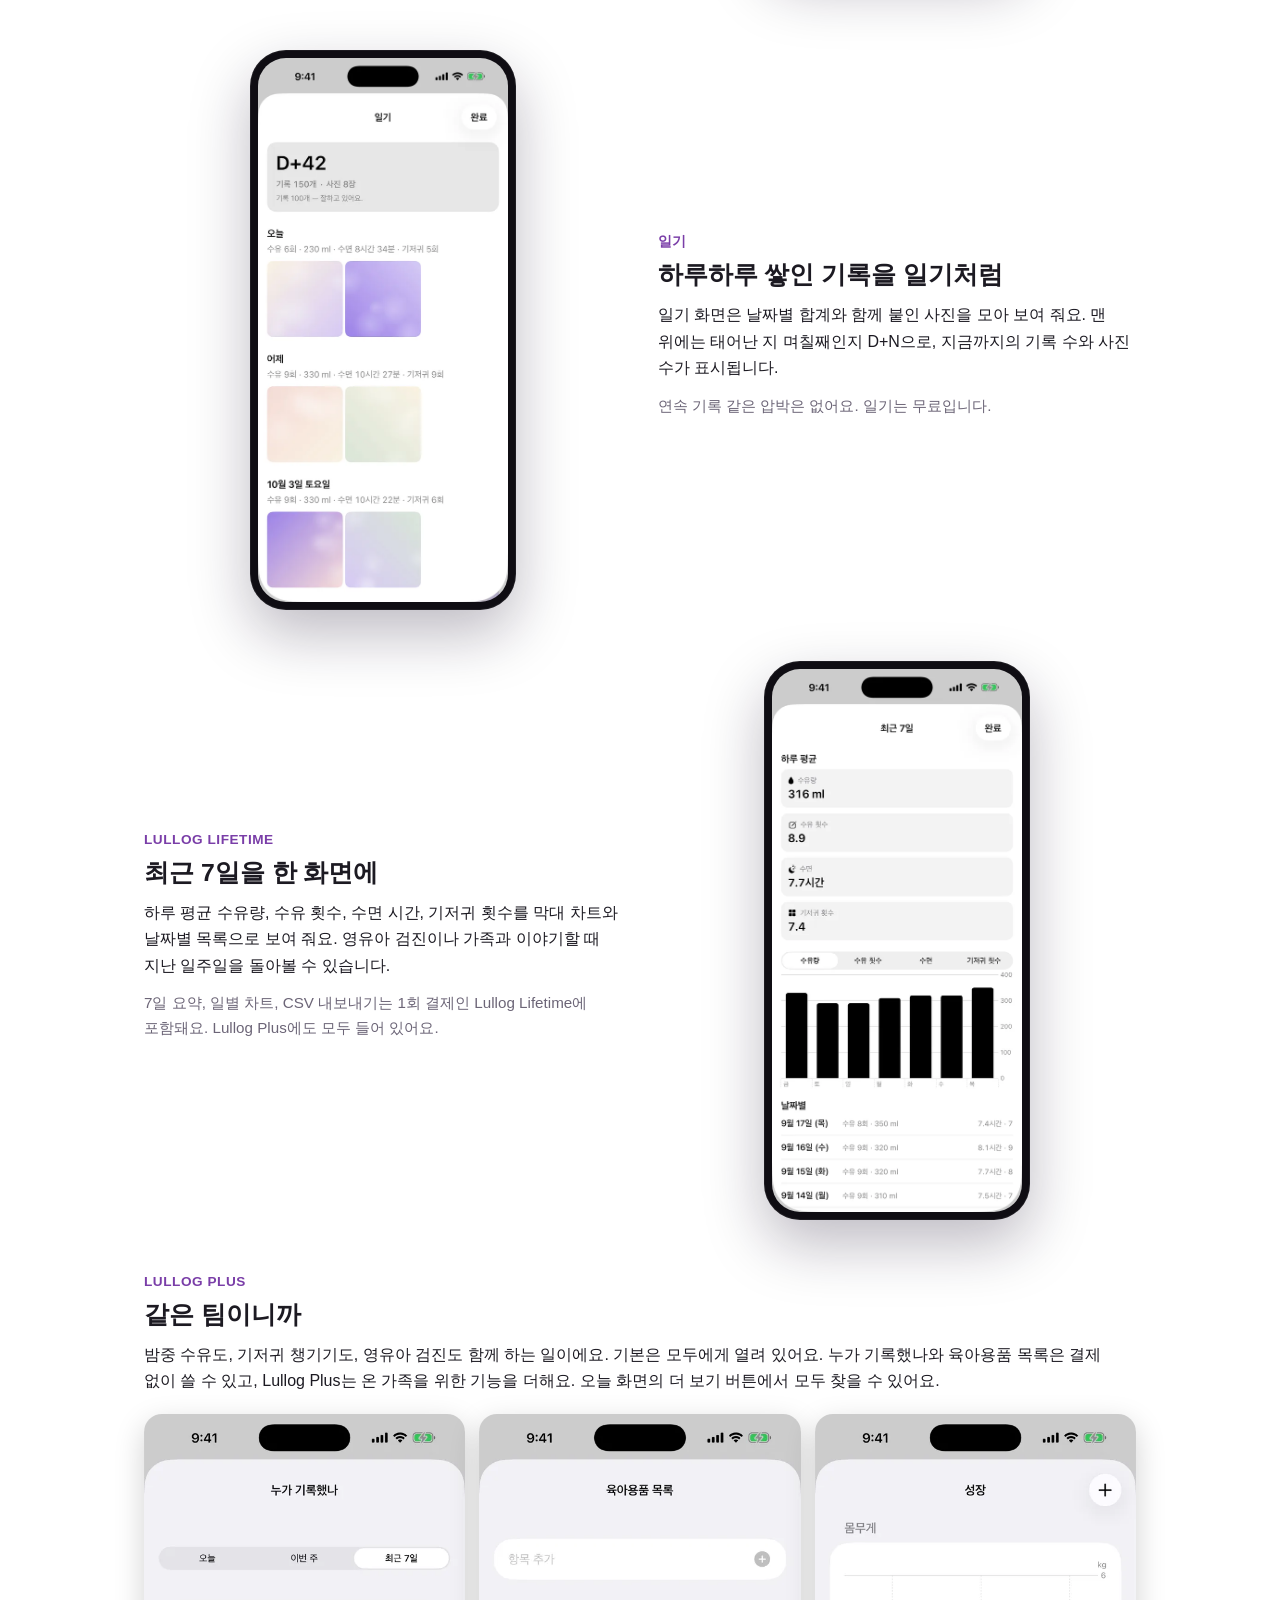
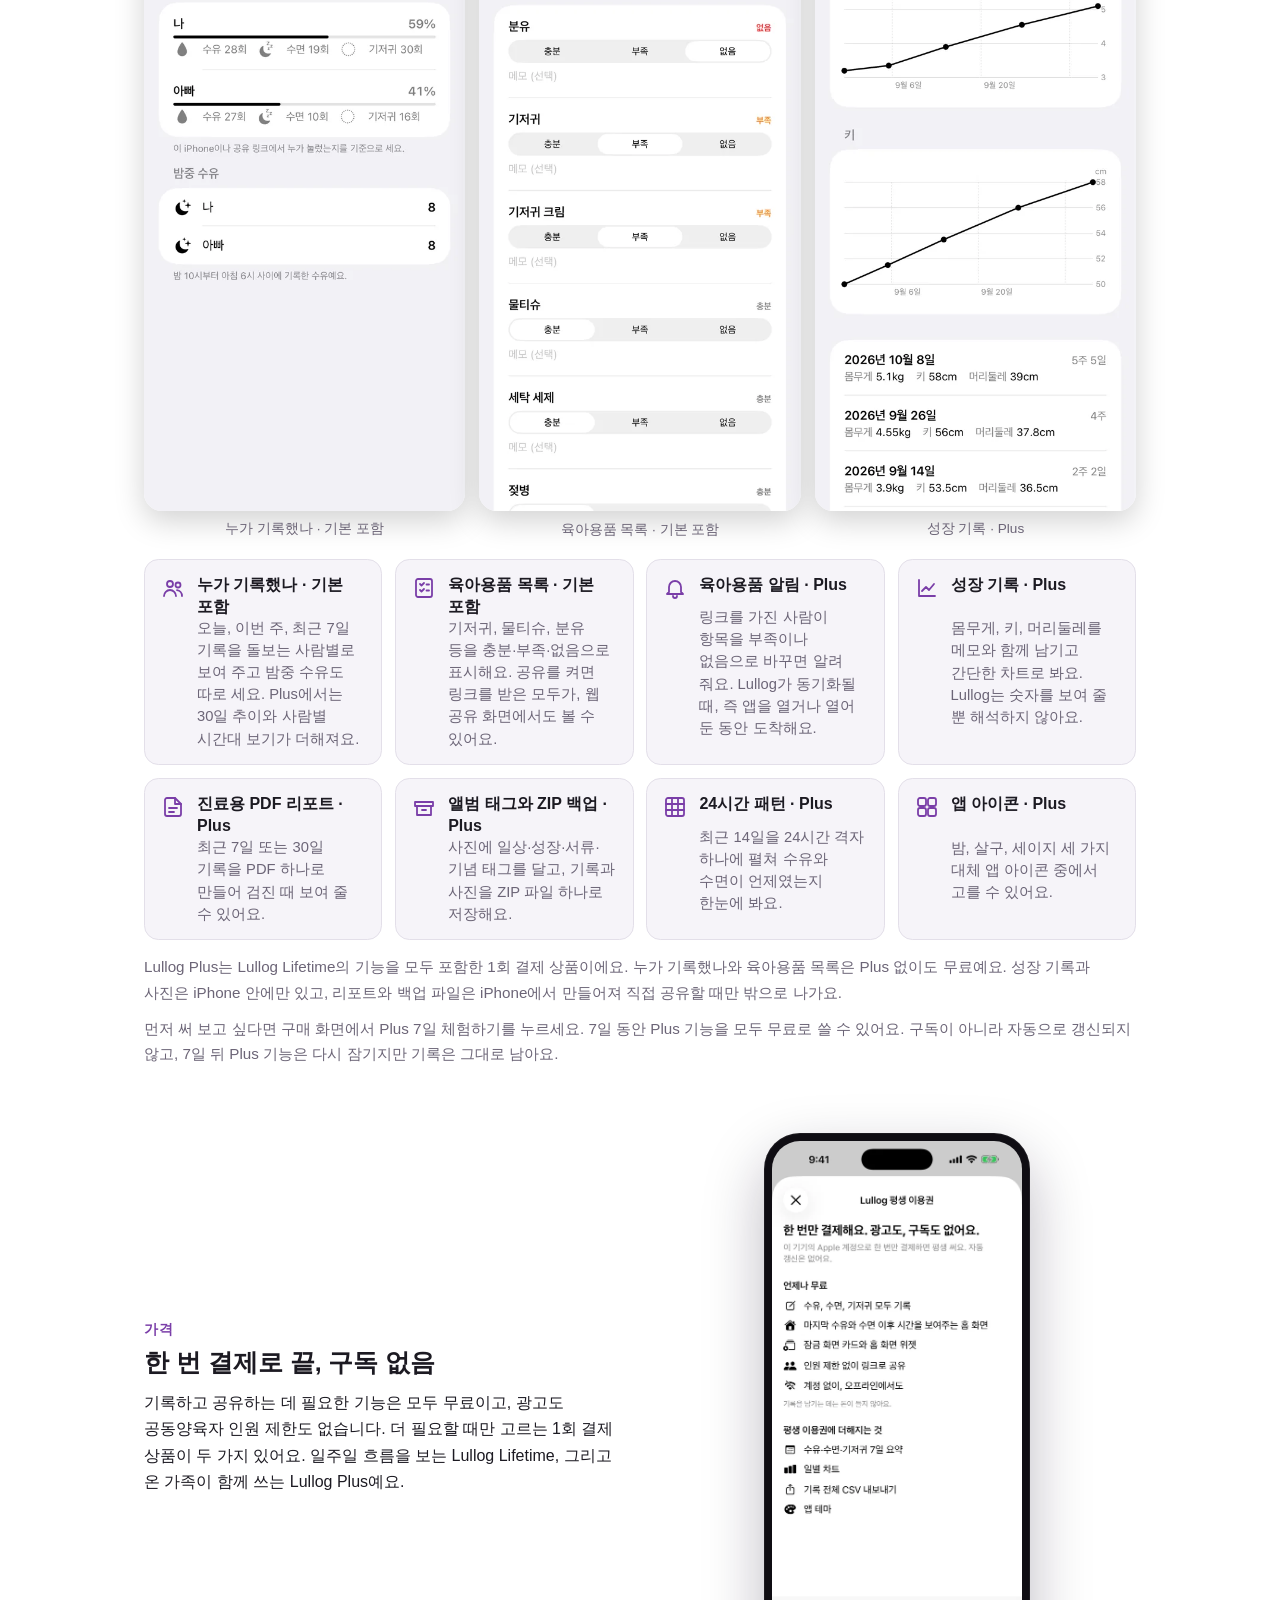
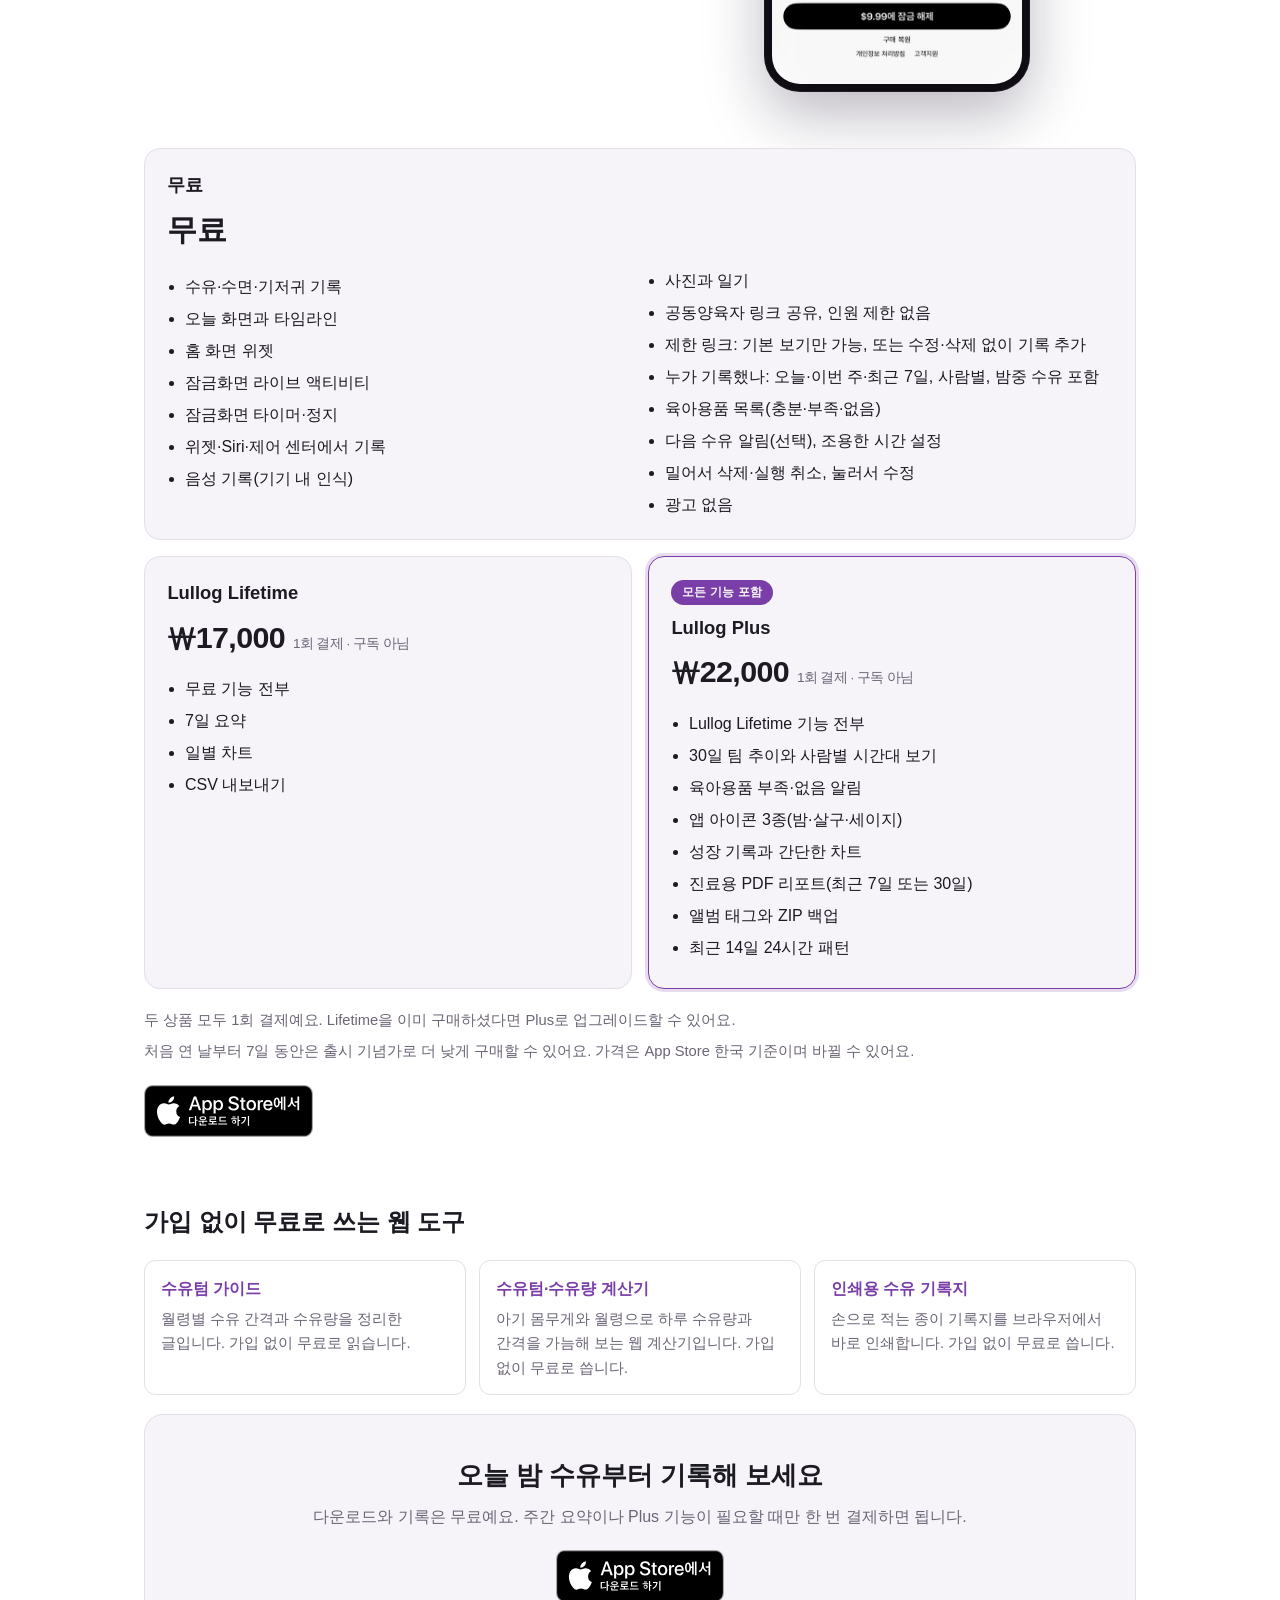
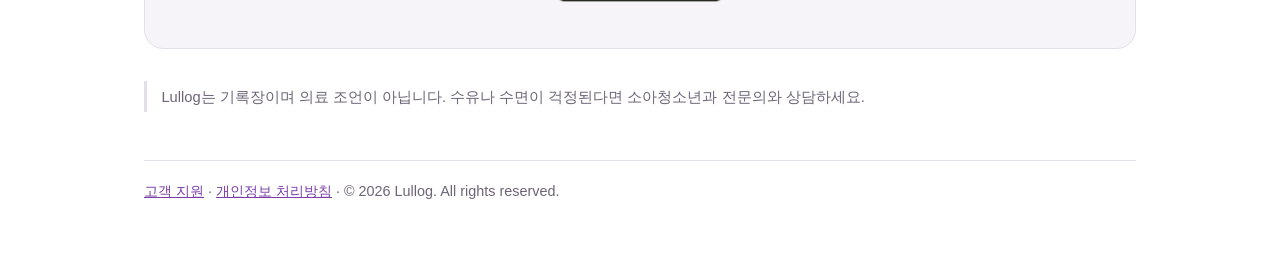
==== commit 7961d17b: "Update marketing site to current public App Store release" ====
--- a/ko/index.html
+++ b/ko/index.html
@@ -130,10 +130,13 @@
       <h2>돌봐 주는 사람 모두에게 링크 하나</h2>
       <p>배우자, 조부모, 돌봄 선생님에게 링크를 보내세요. 받은 사람은 아무 브라우저에서 열어 기록을 보고, 허용하면 직접 기록도 남깁니다. 앱 설치도 회원가입도 필요 없고, 인원당 요금도 없어요.</p>
       <p>사람마다 따로 링크를 만들고 "보기와 기록 가능" 또는 "보기만 가능"으로 정할 수 있습니다. 링크를 해지하면 바로 쓸 수 없게 돼요.</p>
+      <p>버전 1.3.2에서 제한 링크가 추가됐어요. 새 제한 링크는 기본으로 보기만 가능하고, 기록 추가를 허용할지는 직접 고릅니다. 기록을 허용한 제한 링크는 기록을 추가할 수 있지만 수정하거나 삭제할 수는 없어요. 이름과 메모는 제한 링크에 보이지 않습니다. 이전에 만든 링크는 그대로 동작하며 자동으로 바뀌거나 전환되지 않습니다.</p>
+      <p>공유 웹페이지에서 마지막 갱신 시각을 볼 수 있고, 연결이 끊겼을 때도 기록의 저장 여부를 확인할 수 있어요.</p>
+      <p class="dim">화면 캡처는 이전 버전의 링크 목록으로, 이전 방식의 링크가 보입니다. 제한 링크 화면은 나와 있지 않아요.</p>
       <p class="dim">공유는 기본으로 꺼져 있고, 직접 "동기화 연결"을 눌러야 켜집니다. 그 전까지 기록은 iPhone 안에만 있고 어디로도 전송되지 않습니다. Lullog가 보내는 것은 설정에서 끌 수 있는 익명 사용 횟수 몇 가지뿐입니다.</p>
     </div>
     <div class="phone">
-      <img src="../assets/screens/ko/share.webp" srcset="../assets/screens/ko/share.webp 540w, ../assets/screens/ko/share@2x.webp 1080w" sizes="(max-width: 720px) 74vw, 272px" width="540" height="1173" loading="lazy" decoding="async" alt="공동양육자 공유 화면. 보기와 기록이 가능한 아빠 링크, 보기만 가능한 할머니 링크, 복사·보내기·해지 버튼">
+      <img src="../assets/screens/ko/share.webp" srcset="../assets/screens/ko/share.webp 540w, ../assets/screens/ko/share@2x.webp 1080w" sizes="(max-width: 720px) 74vw, 272px" width="540" height="1173" loading="lazy" decoding="async" alt="이전 버전의 공동양육자 공유 화면. 보기와 기록이 가능한 아빠 링크, 보기만 가능한 할머니 링크, 복사·보내기·해지 버튼">
     </div>
   </section>
 
@@ -213,6 +216,7 @@
         <li>음성 기록(기기 내 인식)</li>
         <li>사진과 일기</li>
         <li>공동양육자 링크 공유, 인원 제한 없음</li>
+        <li>제한 링크: 기본 보기만 가능, 또는 수정·삭제 없이 기록 추가</li>
         <li>누가 기록했나: 오늘·이번 주·최근 7일, 사람별, 밤중 수유 포함</li>
         <li>육아용품 목록(충분·부족·없음)</li>
         <li>다음 수유 알림(선택), 조용한 시간 설정</li>
@@ -291,7 +295,7 @@
     "name": "Lullog",
     "alternateName": "Lullog: 아기 수유 기록·육아일지",
     "operatingSystem": "iOS 17.0 이상",
-    "softwareVersion": "1.3.1",
+    "softwareVersion": "1.3.2",
     "applicationCategory": "HealthApplication",
     "inLanguage": "ko",
     "url": "https://richoh86.github.io/lullog-site/ko/",
@@ -306,6 +310,7 @@
       "잠금화면 라이브 액티비티와 홈 화면 위젯",
       "기기 내 음성 기록",
       "브라우저에서 열리는 공동양육자 공유 링크",
+      "제한 링크: 기본 보기만 가능, 또는 수정·삭제 없이 기록 추가, 더 적은 내용 표시",
       "누가 기록했나: 오늘·이번 주·최근 7일, 사람별, 밤중 수유 포함(무료)",
       "링크를 가진 모두와 동기화되는 육아용품 목록(충분·부족·없음, 무료)",
       "다음 수유 알림(선택), 조용한 시간 설정",
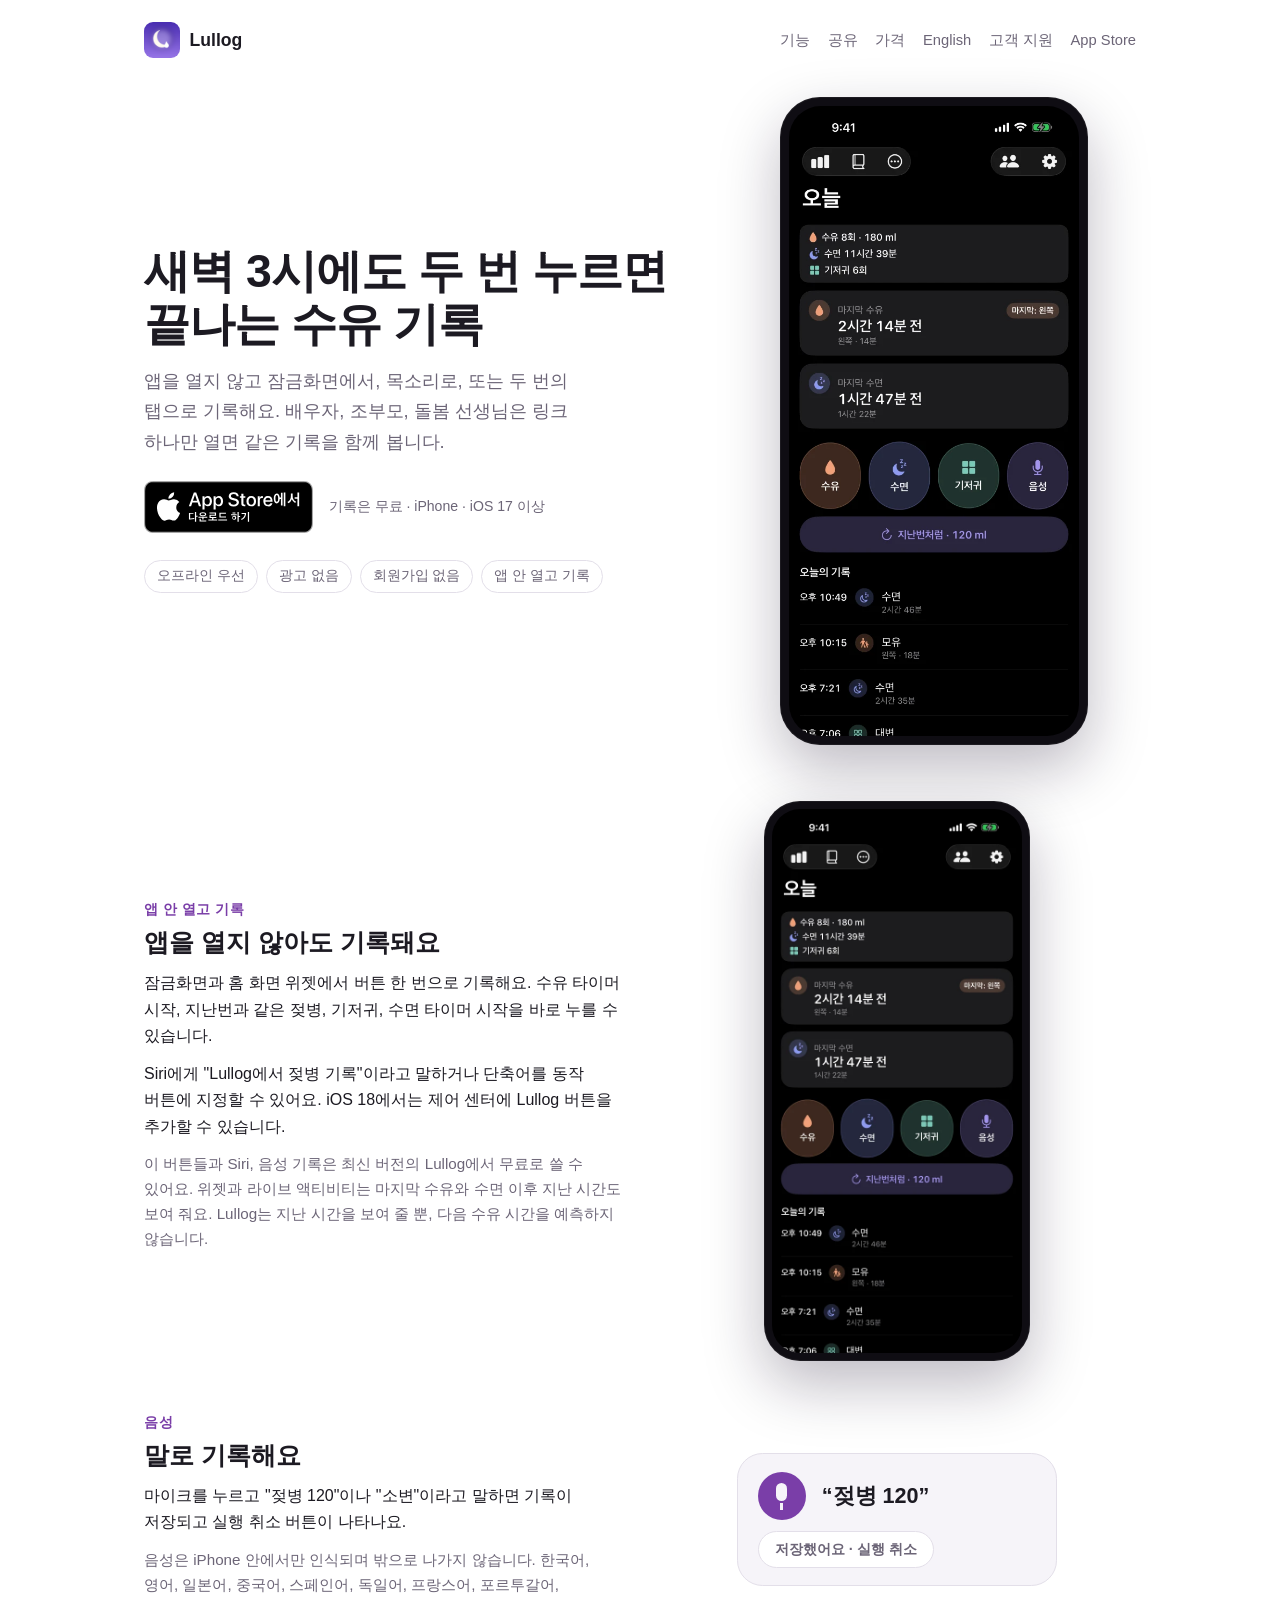
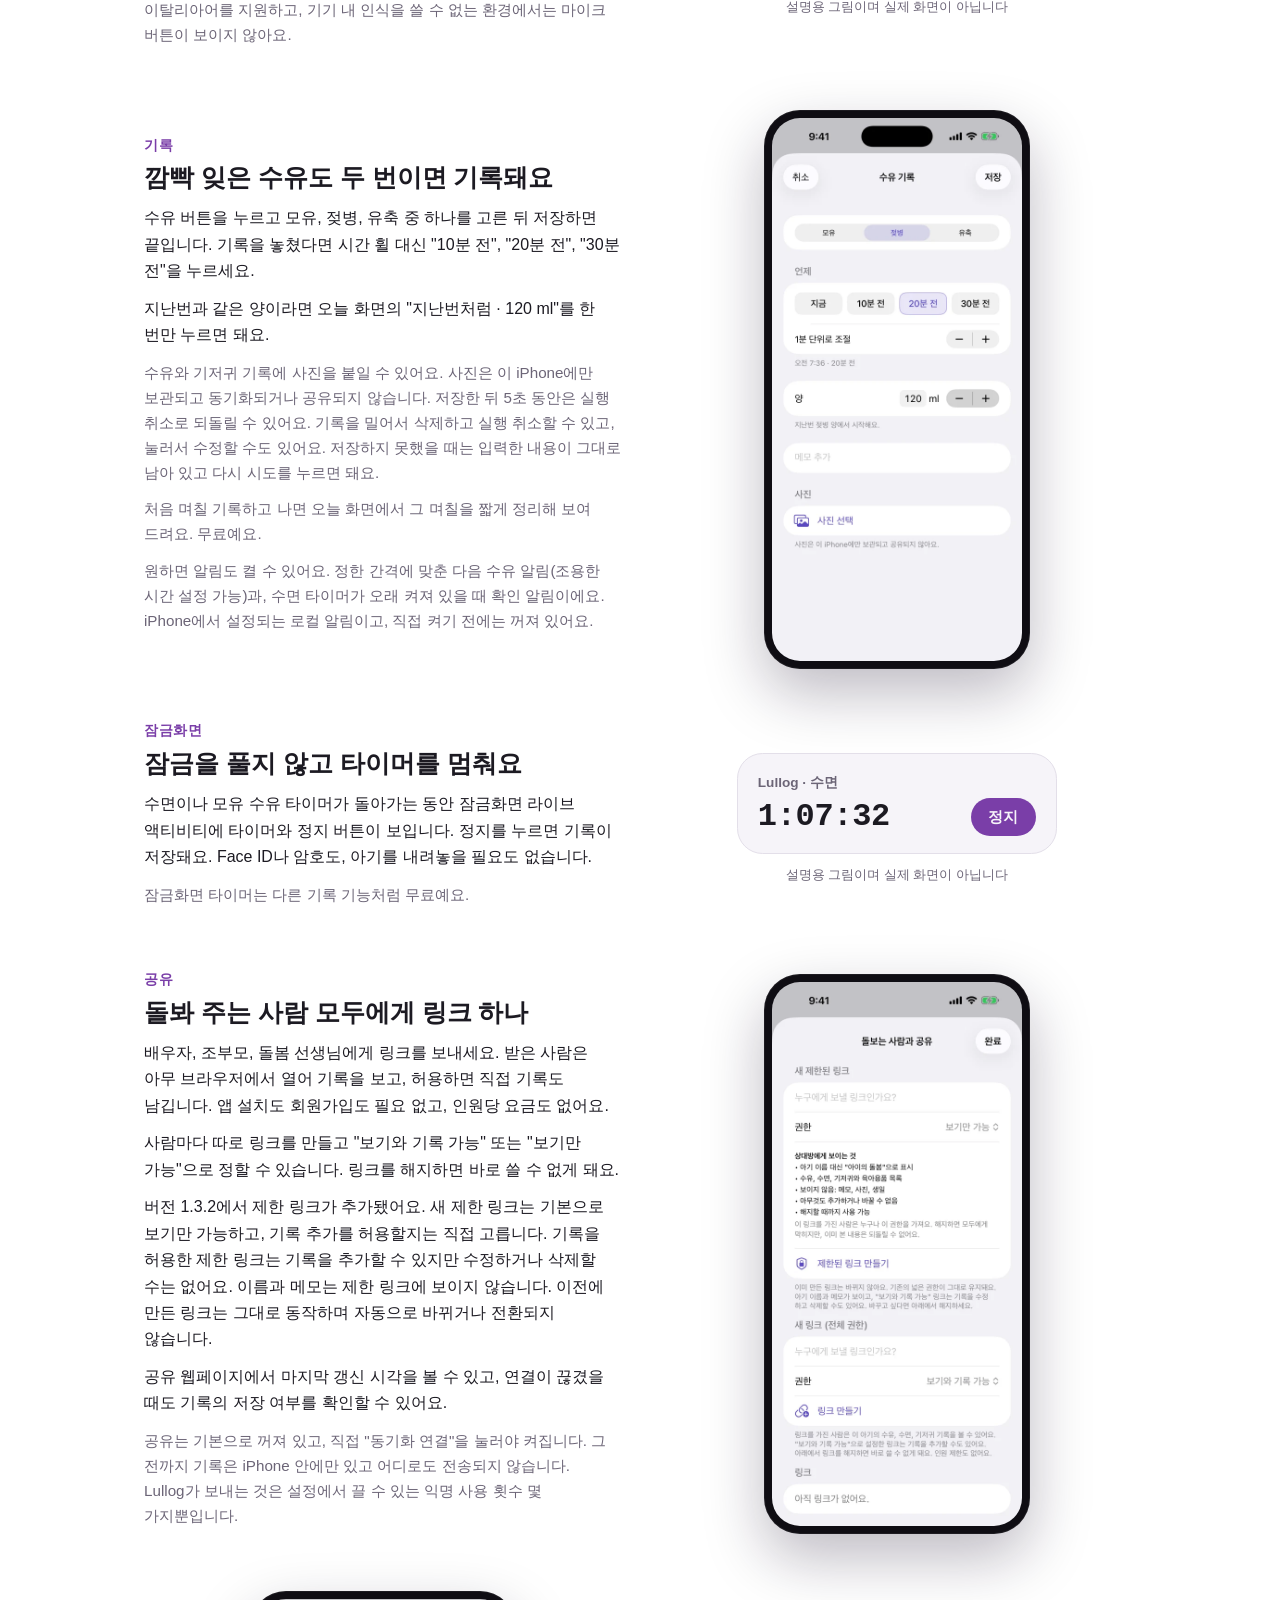
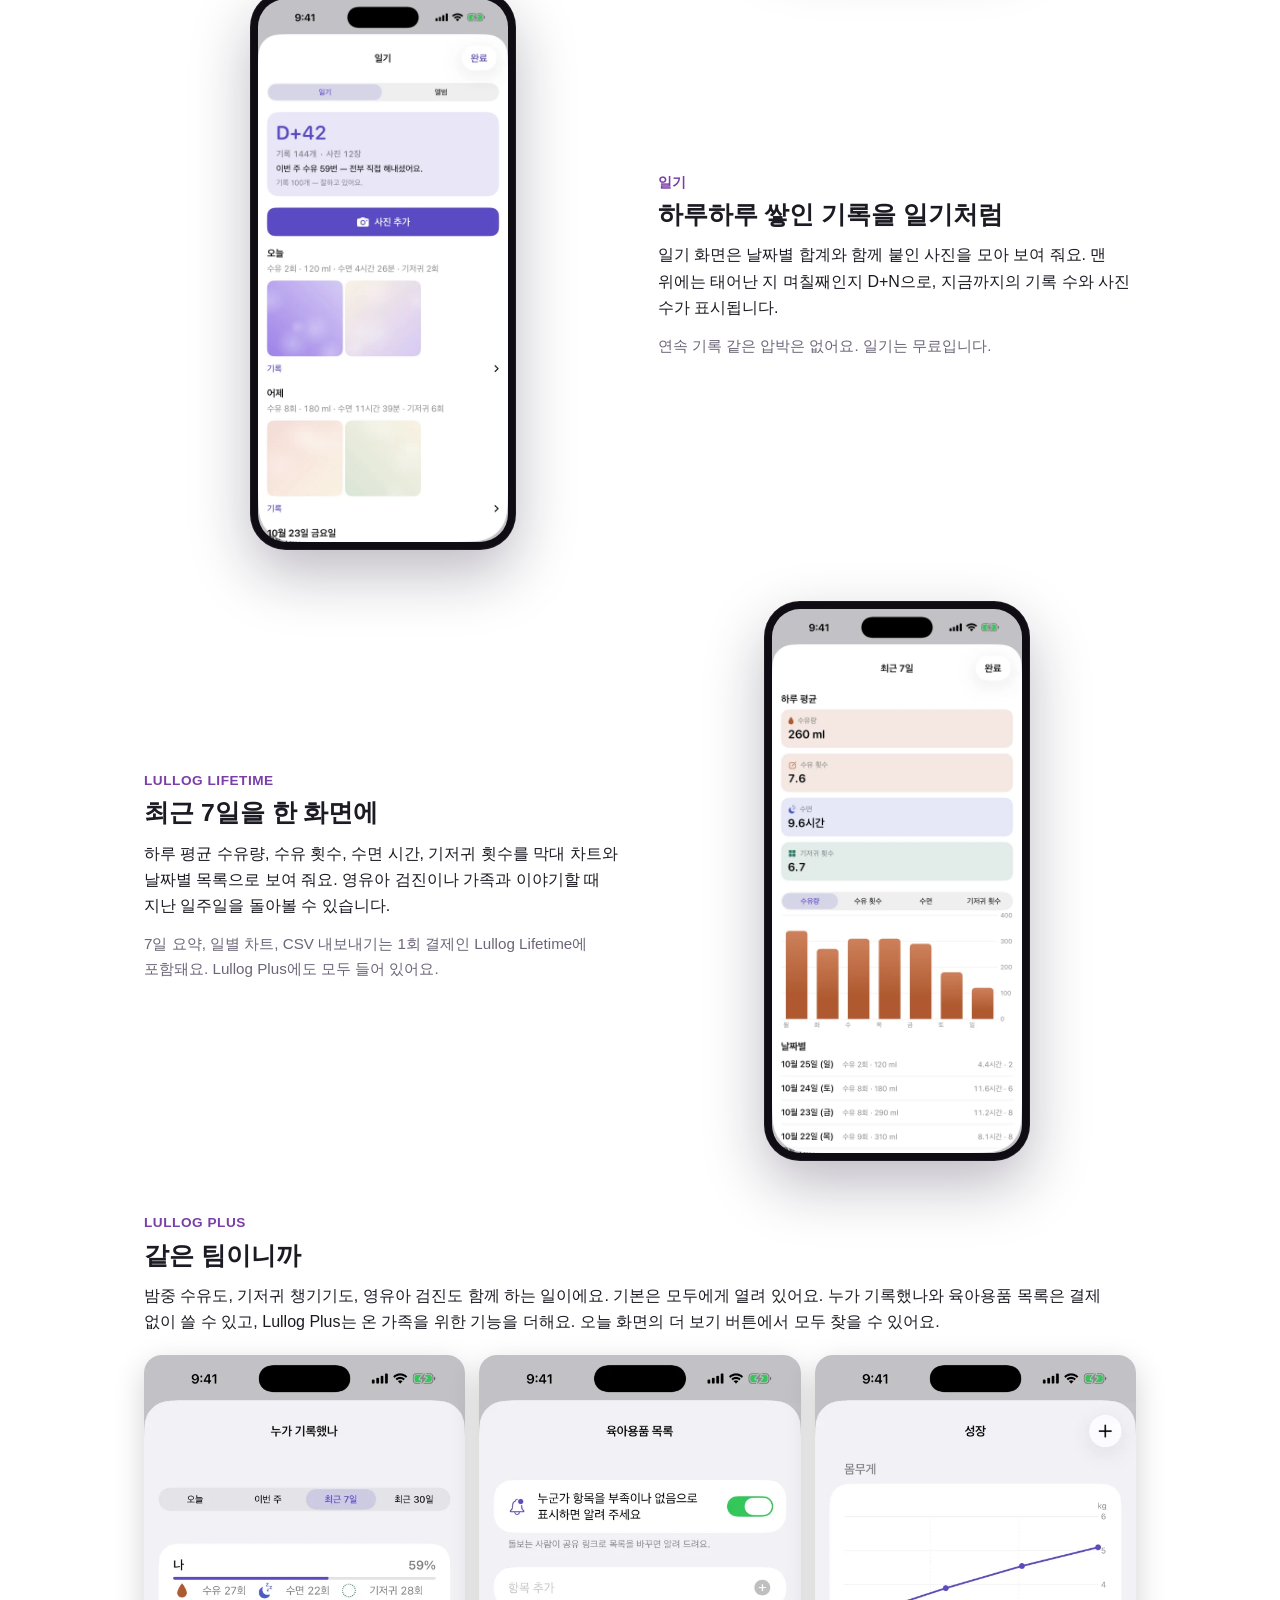
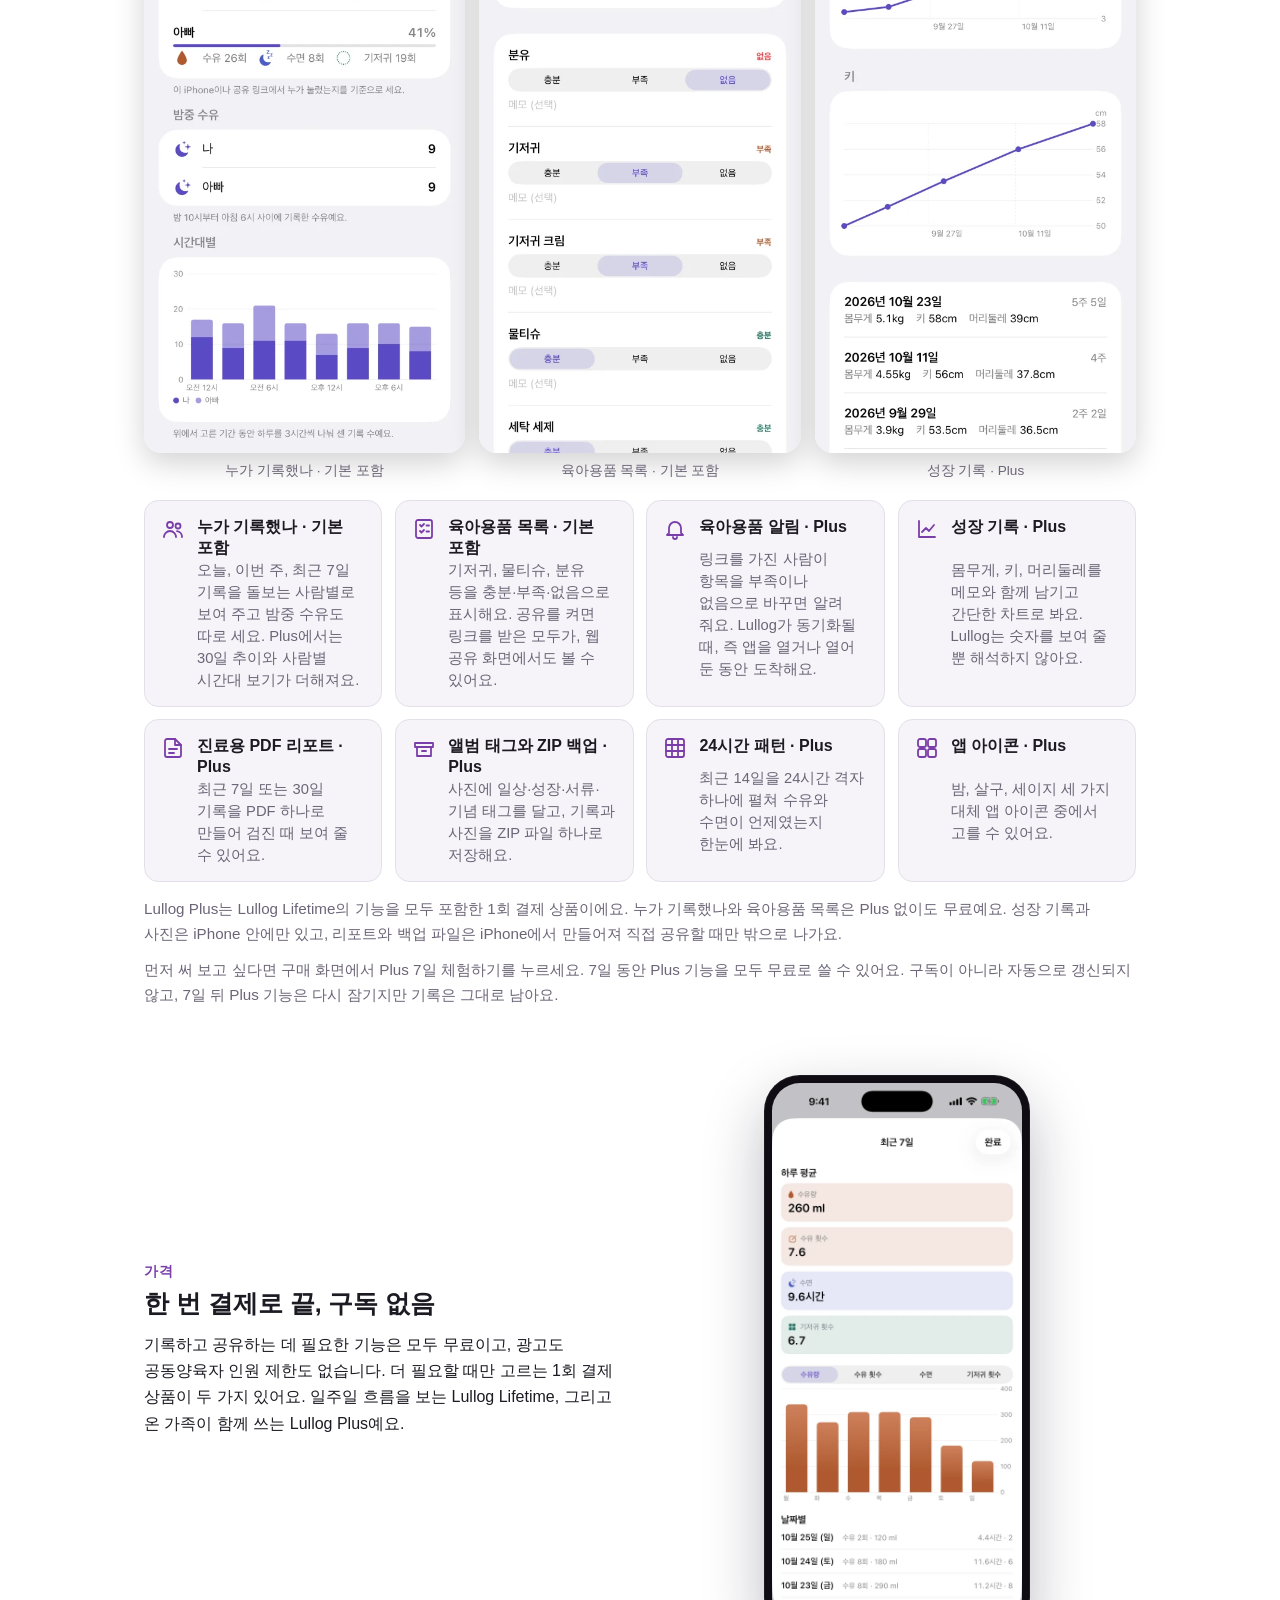
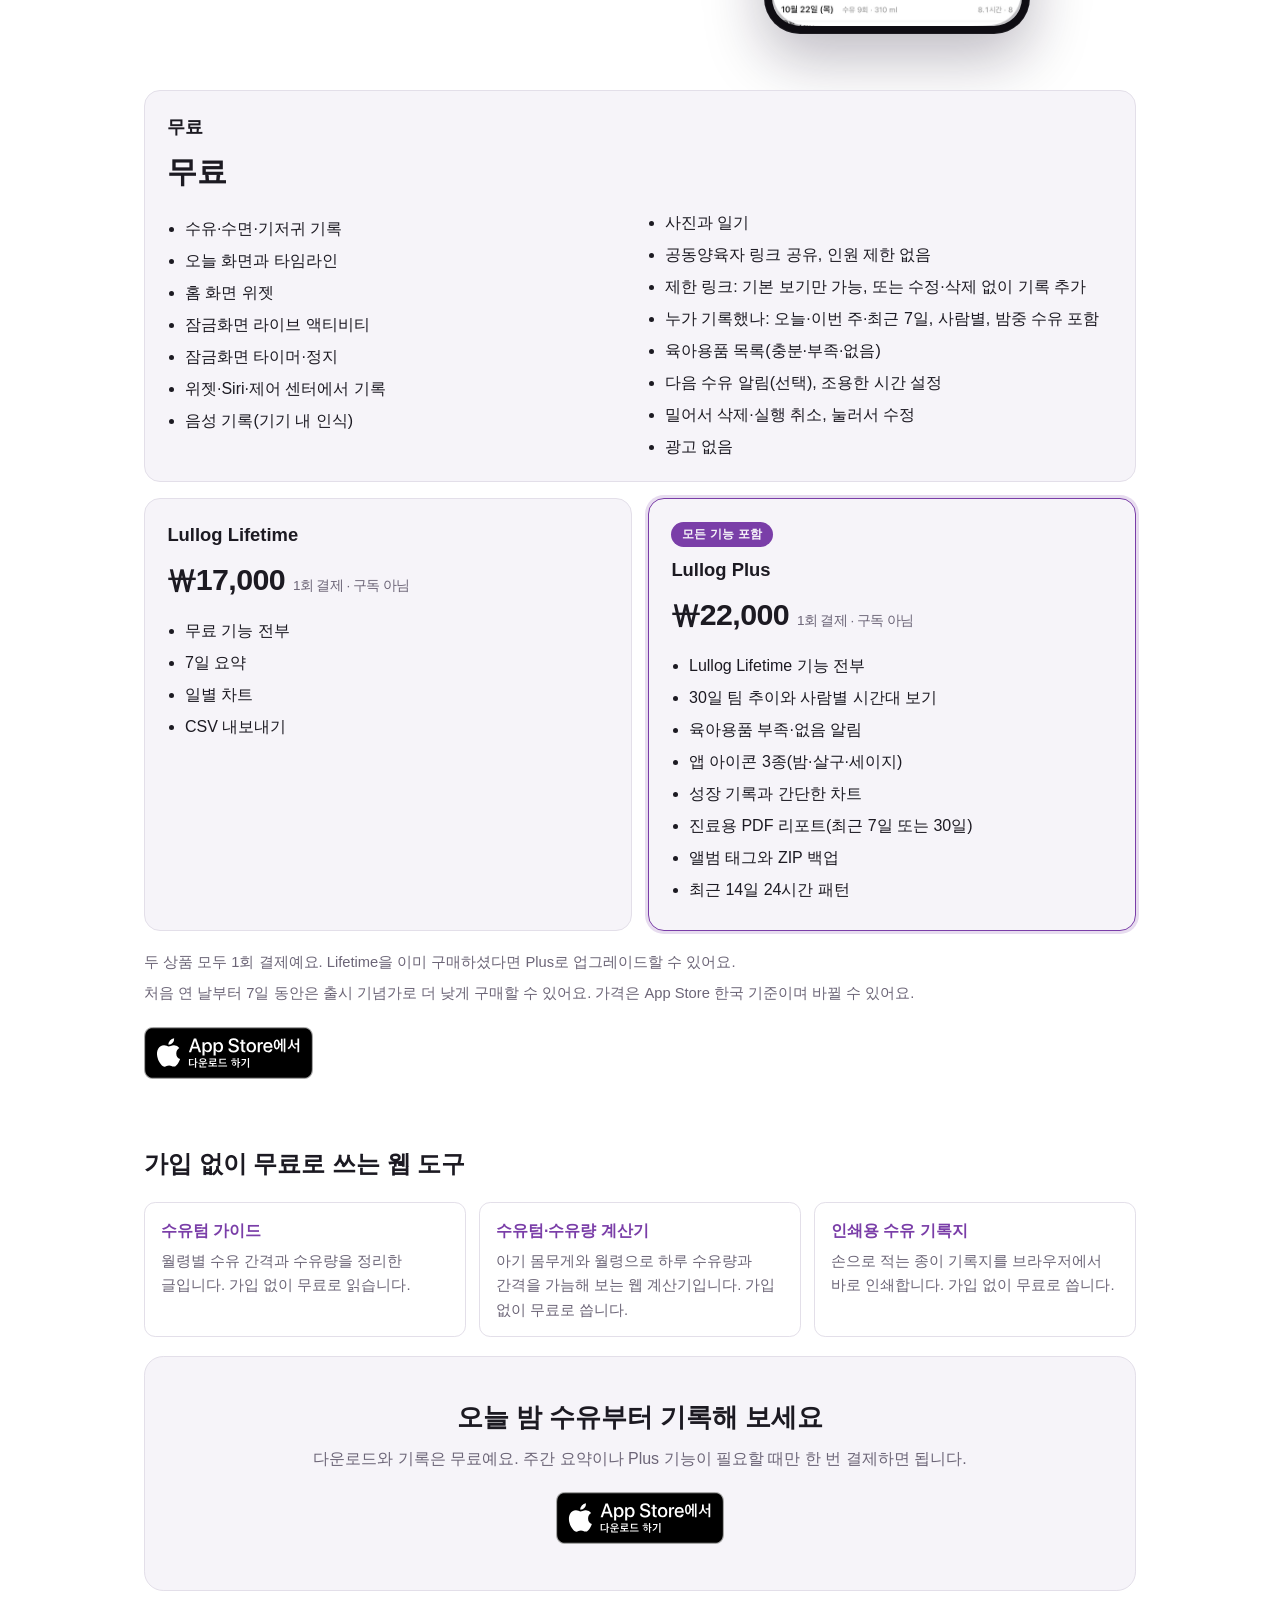
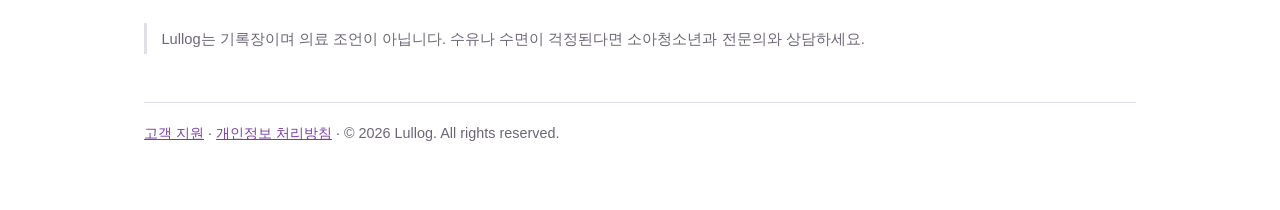
==== commit 947758f4: "Replace marketing screenshots with current release captures" ====
--- a/ko/index.html
+++ b/ko/index.html
@@ -57,7 +57,7 @@
     </ul>
   </div>
   <div class="phone">
-    <img src="../assets/screens/ko/home.webp" srcset="../assets/screens/ko/home.webp 540w, ../assets/screens/ko/home@2x.webp 1080w" sizes="(max-width: 720px) 74vw, 272px" width="540" height="1173" fetchpriority="high" alt="밤 시간의 Lullog 오늘 화면. 수유 6회·230 ml, 수면 8시간 34분, 기저귀 5회 오늘 합계와 마지막: 왼쪽 표시가 붙은 마지막 수유 2시간 14분 전, 마지막 수면 카드, 수유·수면·기저귀·음성 큰 버튼, 지난번처럼 120 ml 버튼, 오늘의 기록이 보입니다">
+    <img src="../assets/release-1.3.2/ko/home.webp" srcset="../assets/release-1.3.2/ko/home.webp 540w, ../assets/release-1.3.2/ko/home@2x.webp 1080w" sizes="(max-width: 720px) 74vw, 272px" width="540" height="1174" fetchpriority="high" alt="다크 모드의 Lullog 오늘 화면. 수유 8회·180 ml, 수면 11시간 39분, 기저귀 6회 오늘 합계와 마지막: 왼쪽 표시가 붙은 마지막 수유 2시간 14분 전, 마지막 수면 1시간 47분 전, 수유·수면·기저귀·음성 큰 버튼, 지난번처럼 120 ml 버튼, 오늘의 기록이 보입니다">
   </div>
 </section>
 
@@ -71,7 +71,7 @@
       <p class="dim">이 버튼들과 Siri, 음성 기록은 최신 버전의 Lullog에서 무료로 쓸 수 있어요. 위젯과 라이브 액티비티는 마지막 수유와 수면 이후 지난 시간도 보여 줘요. Lullog는 지난 시간을 보여 줄 뿐, 다음 수유 시간을 예측하지 않습니다.</p>
     </div>
     <div class="phone small">
-      <img src="../assets/screens/ko/home.webp" srcset="../assets/screens/ko/home.webp 540w, ../assets/screens/ko/home@2x.webp 1080w" sizes="(max-width: 720px) 74vw, 272px" width="540" height="1173" loading="lazy" decoding="async" alt="수유·수면·기저귀·음성 버튼과 지난번처럼 120 ml 버튼, 오늘 합계 줄, 마지막: 왼쪽 표시가 붙은 마지막 수유 카드가 보이는 오늘 화면">
+      <img src="../assets/release-1.3.2/ko/home.webp" srcset="../assets/release-1.3.2/ko/home.webp 540w, ../assets/release-1.3.2/ko/home@2x.webp 1080w" sizes="(max-width: 720px) 74vw, 272px" width="540" height="1174" loading="lazy" decoding="async" alt="수유·수면·기저귀·음성 버튼과 지난번처럼 120 ml 버튼, 오늘 합계 카드, 마지막: 왼쪽 표시가 붙은 마지막 수유 카드가 보이는 오늘 화면">
     </div>
   </section>
 
@@ -103,7 +103,7 @@
       <p class="dim">원하면 알림도 켤 수 있어요. 정한 간격에 맞춘 다음 수유 알림(조용한 시간 설정 가능)과, 수면 타이머가 오래 켜져 있을 때 확인 알림이에요. iPhone에서 설정되는 로컬 알림이고, 직접 켜기 전에는 꺼져 있어요.</p>
     </div>
     <div class="phone">
-      <img src="../assets/screens/ko/log.webp" srcset="../assets/screens/ko/log.webp 540w, ../assets/screens/ko/log@2x.webp 1080w" sizes="(max-width: 720px) 74vw, 272px" width="540" height="1173" loading="lazy" decoding="async" alt="수유 기록 화면. 모유·젖병·유축 선택, 20분 전이 선택된 빠른 시간 선택, 수유량 120 ml, 메모 칸과 사진 선택 칸">
+      <img src="../assets/release-1.3.2/ko/log.webp" srcset="../assets/release-1.3.2/ko/log.webp 540w, ../assets/release-1.3.2/ko/log@2x.webp 1080w" sizes="(max-width: 720px) 74vw, 272px" width="540" height="1174" loading="lazy" decoding="async" alt="수유 기록 화면. 젖병이 선택된 모유·젖병·유축 선택, 지금·10분 전·20분 전·30분 전 중 20분 전이 선택된 빠른 시간 선택과 1분 단위 조절, 지난번 젖병 양에서 시작하는 120 ml, 메모 추가 칸, 사진은 이 iPhone에만 보관된다는 안내가 붙은 사진 선택 버튼">
     </div>
   </section>
 
@@ -132,11 +132,10 @@
       <p>사람마다 따로 링크를 만들고 "보기와 기록 가능" 또는 "보기만 가능"으로 정할 수 있습니다. 링크를 해지하면 바로 쓸 수 없게 돼요.</p>
       <p>버전 1.3.2에서 제한 링크가 추가됐어요. 새 제한 링크는 기본으로 보기만 가능하고, 기록 추가를 허용할지는 직접 고릅니다. 기록을 허용한 제한 링크는 기록을 추가할 수 있지만 수정하거나 삭제할 수는 없어요. 이름과 메모는 제한 링크에 보이지 않습니다. 이전에 만든 링크는 그대로 동작하며 자동으로 바뀌거나 전환되지 않습니다.</p>
       <p>공유 웹페이지에서 마지막 갱신 시각을 볼 수 있고, 연결이 끊겼을 때도 기록의 저장 여부를 확인할 수 있어요.</p>
-      <p class="dim">화면 캡처는 이전 버전의 링크 목록으로, 이전 방식의 링크가 보입니다. 제한 링크 화면은 나와 있지 않아요.</p>
       <p class="dim">공유는 기본으로 꺼져 있고, 직접 "동기화 연결"을 눌러야 켜집니다. 그 전까지 기록은 iPhone 안에만 있고 어디로도 전송되지 않습니다. Lullog가 보내는 것은 설정에서 끌 수 있는 익명 사용 횟수 몇 가지뿐입니다.</p>
     </div>
     <div class="phone">
-      <img src="../assets/screens/ko/share.webp" srcset="../assets/screens/ko/share.webp 540w, ../assets/screens/ko/share@2x.webp 1080w" sizes="(max-width: 720px) 74vw, 272px" width="540" height="1173" loading="lazy" decoding="async" alt="이전 버전의 공동양육자 공유 화면. 보기와 기록이 가능한 아빠 링크, 보기만 가능한 할머니 링크, 복사·보내기·해지 버튼">
+      <img src="../assets/release-1.3.2/ko/share.webp" srcset="../assets/release-1.3.2/ko/share.webp 540w, ../assets/release-1.3.2/ko/share@2x.webp 1080w" sizes="(max-width: 720px) 74vw, 272px" width="540" height="1174" loading="lazy" decoding="async" alt="돌보는 사람과 공유 화면. 권한이 보기만 가능으로 정해진 새 제한된 링크 항목에 상대방에게 보이는 것(아기 이름 대신 &quot;아이의 돌봄&quot;으로 표시, 수유·수면·기저귀와 육아용품 목록, 메모·사진·생일은 보이지 않음, 아무것도 추가하거나 바꿀 수 없음, 해지할 때까지 사용 가능)과 제한된 링크 만들기 버튼, 이미 만든 링크는 바뀌지 않는다는 안내, 보기와 기록 가능으로 정해진 새 링크(전체 권한) 항목, 빈 링크 목록">
     </div>
   </section>
 
@@ -148,7 +147,7 @@
       <p class="dim">연속 기록 같은 압박은 없어요. 일기는 무료입니다.</p>
     </div>
     <div class="phone">
-      <img src="../assets/screens/ko/diary.webp" srcset="../assets/screens/ko/diary.webp 540w, ../assets/screens/ko/diary@2x.webp 1080w" sizes="(max-width: 720px) 74vw, 272px" width="540" height="1173" loading="lazy" decoding="async" alt="일기 화면. D+42, 기록 150개·사진 8장 표시와 날짜별 합계, 사진 모음">
+      <img src="../assets/release-1.3.2/ko/diary.webp" srcset="../assets/release-1.3.2/ko/diary.webp 540w, ../assets/release-1.3.2/ko/diary@2x.webp 1080w" sizes="(max-width: 720px) 74vw, 272px" width="540" height="1174" loading="lazy" decoding="async" alt="일기 화면. D+42, 기록 144개·사진 12장, 이번 주 수유 59번 표시와 사진 추가 버튼, 오늘과 어제의 합계와 사진 미리보기">
     </div>
   </section>
 
@@ -160,7 +159,7 @@
       <p class="dim">7일 요약, 일별 차트, CSV 내보내기는 1회 결제인 Lullog Lifetime에 포함돼요. Lullog Plus에도 모두 들어 있어요.</p>
     </div>
     <div class="phone">
-      <img src="../assets/screens/ko/week.webp" srcset="../assets/screens/ko/week.webp 540w, ../assets/screens/ko/week@2x.webp 1080w" sizes="(max-width: 720px) 74vw, 272px" width="540" height="1173" loading="lazy" decoding="async" alt="최근 7일 요약 화면. 하루 평균 수유량 316 ml, 수유 8.9회, 수면 7.7시간, 기저귀 7.4회와 막대 차트, 날짜별 목록">
+      <img src="../assets/release-1.3.2/ko/week.webp" srcset="../assets/release-1.3.2/ko/week.webp 540w, ../assets/release-1.3.2/ko/week@2x.webp 1080w" sizes="(max-width: 720px) 74vw, 272px" width="540" height="1174" loading="lazy" decoding="async" alt="최근 7일 요약 화면. 하루 평균 수유량 260 ml, 수유 횟수 7.6, 수면 9.6시간, 기저귀 횟수 6.7과 월요일부터 일요일까지 수유량 막대 차트, 10월 25일(일)부터 시작하는 날짜별 목록">
     </div>
   </section>
   <section class="feature wide" id="plus">
@@ -169,9 +168,9 @@
       <h2>같은 팀이니까</h2>
       <p>밤중 수유도, 기저귀 챙기기도, 영유아 검진도 함께 하는 일이에요. 기본은 모두에게 열려 있어요. 누가 기록했나와 육아용품 목록은 결제 없이 쓸 수 있고, Lullog Plus는 온 가족을 위한 기능을 더해요. 오늘 화면의 더 보기 버튼에서 모두 찾을 수 있어요.</p>
             <div class="plus-shots" aria-label="누가 기록했나, 육아용품 목록, 성장 기록 화면">
-        <figure><img src="../assets/screens/ko/team.webp" srcset="../assets/screens/ko/team.webp 540w, ../assets/screens/ko/team@2x.webp 1080w" sizes="(max-width: 720px) 44vw, 220px" width="540" height="1173" loading="lazy" decoding="async" alt="누가 기록했나: 나 59%(수유 28회·수면 19회·기저귀 30회), 아빠 41%(수유 27회·수면 10회·기저귀 16회), 밤중 수유 각 8회"><figcaption>누가 기록했나 · 기본 포함</figcaption></figure>
-        <figure><img src="../assets/screens/ko/supplies.webp" srcset="../assets/screens/ko/supplies.webp 540w, ../assets/screens/ko/supplies@2x.webp 1080w" sizes="(max-width: 720px) 44vw, 220px" width="540" height="1173" loading="lazy" decoding="async" alt="함께 보는 육아용품 목록: 분유 없음, 기저귀와 기저귀 크림 부족, 물티슈·세탁 세제·젖병 충분"><figcaption>육아용품 목록 · 기본 포함</figcaption></figure>
-        <figure><img src="../assets/screens/ko/growth.webp" srcset="../assets/screens/ko/growth.webp 540w, ../assets/screens/ko/growth@2x.webp 1080w" sizes="(max-width: 720px) 44vw, 220px" width="540" height="1173" loading="lazy" decoding="async" alt="성장 기록: 검진 다섯 번의 몸무게와 키 그래프, 아래에 측정 목록"><figcaption>성장 기록 · Plus</figcaption></figure>
+        <figure><img src="../assets/release-1.3.2/ko/team.webp" srcset="../assets/release-1.3.2/ko/team.webp 540w, ../assets/release-1.3.2/ko/team@2x.webp 1080w" sizes="(max-width: 720px) 44vw, 220px" width="540" height="1174" loading="lazy" decoding="async" alt="최근 7일 누가 기록했나: 나 59%(수유 27회·수면 22회·기저귀 28회), 아빠 41%(수유 26회·수면 8회·기저귀 19회), 밤중 수유 각 9회, 시간대별 막대 차트"><figcaption>누가 기록했나 · 기본 포함</figcaption></figure>
+        <figure><img src="../assets/release-1.3.2/ko/supplies.webp" srcset="../assets/release-1.3.2/ko/supplies.webp 540w, ../assets/release-1.3.2/ko/supplies@2x.webp 1080w" sizes="(max-width: 720px) 44vw, 220px" width="540" height="1174" loading="lazy" decoding="async" alt="함께 보는 육아용품 목록: 부족이나 없음 표시 알림이 켜져 있고, 분유 없음, 기저귀와 기저귀 크림 부족, 물티슈·세탁 세제 충분"><figcaption>육아용품 목록 · 기본 포함</figcaption></figure>
+        <figure><img src="../assets/release-1.3.2/ko/growth.webp" srcset="../assets/release-1.3.2/ko/growth.webp 540w, ../assets/release-1.3.2/ko/growth@2x.webp 1080w" sizes="(max-width: 720px) 44vw, 220px" width="540" height="1174" loading="lazy" decoding="async" alt="성장 기록: 검진 다섯 번의 몸무게와 키 그래프, 아래에 측정 목록. 최근 2026년 10월 23일 몸무게 5.1kg, 키 58cm, 머리둘레 39cm"><figcaption>성장 기록 · Plus</figcaption></figure>
       </div>
       <ul class="plus-list">
         <li><svg viewBox="0 0 24 24" aria-hidden="true"><circle cx="9" cy="8" r="3"/><path d="M3 20c0-3.3 2.7-6 6-6s6 2.7 6 6"/><circle cx="17" cy="9" r="2.5"/><path d="M16 14.2c2.9.4 5 2.9 5 5.8"/></svg><strong>누가 기록했나 &middot; 기본 포함</strong><span>오늘, 이번 주, 최근 7일 기록을 돌보는 사람별로 보여 주고 밤중 수유도 따로 세요. Plus에서는 30일 추이와 사람별 시간대 보기가 더해져요.</span></li>
@@ -198,7 +197,7 @@
         <p>기록하고 공유하는 데 필요한 기능은 모두 무료이고, 광고도 공동양육자 인원 제한도 없습니다. 더 필요할 때만 고르는 1회 결제 상품이 두 가지 있어요. 일주일 흐름을 보는 Lullog Lifetime, 그리고 온 가족이 함께 쓰는 Lullog Plus예요.</p>
       </div>
       <div class="phone small">
-        <img src="../assets/screens/ko/lifetime.webp" srcset="../assets/screens/ko/lifetime.webp 540w, ../assets/screens/ko/lifetime@2x.webp 1080w" sizes="(max-width: 720px) 66vw, 224px" width="540" height="1173" loading="lazy" decoding="async" alt="Lullog Lifetime 화면. 한 번 결제, 광고·구독 없음 안내와 무료·Lifetime 기능 목록, 잠금 해제 버튼">
+        <img src="../assets/release-1.3.2/ko/week.webp" srcset="../assets/release-1.3.2/ko/week.webp 540w, ../assets/release-1.3.2/ko/week@2x.webp 1080w" sizes="(max-width: 720px) 66vw, 224px" width="540" height="1174" loading="lazy" decoding="async" alt="Lullog Lifetime과 Lullog Plus에 포함된 최근 7일 요약 화면. 하루 평균 수유량 260 ml, 수유 횟수 7.6, 수면 9.6시간, 기저귀 횟수 6.7과 막대 차트, 날짜별 목록">
       </div>
     </div>
   </div>
@@ -303,7 +302,7 @@
     "downloadUrl": "https://apps.apple.com/kr/app/id6813064594?ct=ko-home-schema",
     "sameAs": ["https://apps.apple.com/kr/app/id6813064594"],
     "image": "https://richoh86.github.io/lullog-site/assets/og.png",
-    "screenshot": "https://richoh86.github.io/lullog-site/assets/screens/ko/home@2x.webp",
+    "screenshot": "https://richoh86.github.io/lullog-site/assets/release-1.3.2/ko/home@2x.webp",
     "description": "신생아 수유 기록과 수유텀 확인을 위한 iOS 기록 앱입니다. 기록, 위젯, 잠금화면 라이브 액티비티, 링크 공유, 누가 기록했나, 육아용품 목록은 무료이며 광고가 없습니다.",
     "featureList": [
       "수유·수면·기저귀 기록",
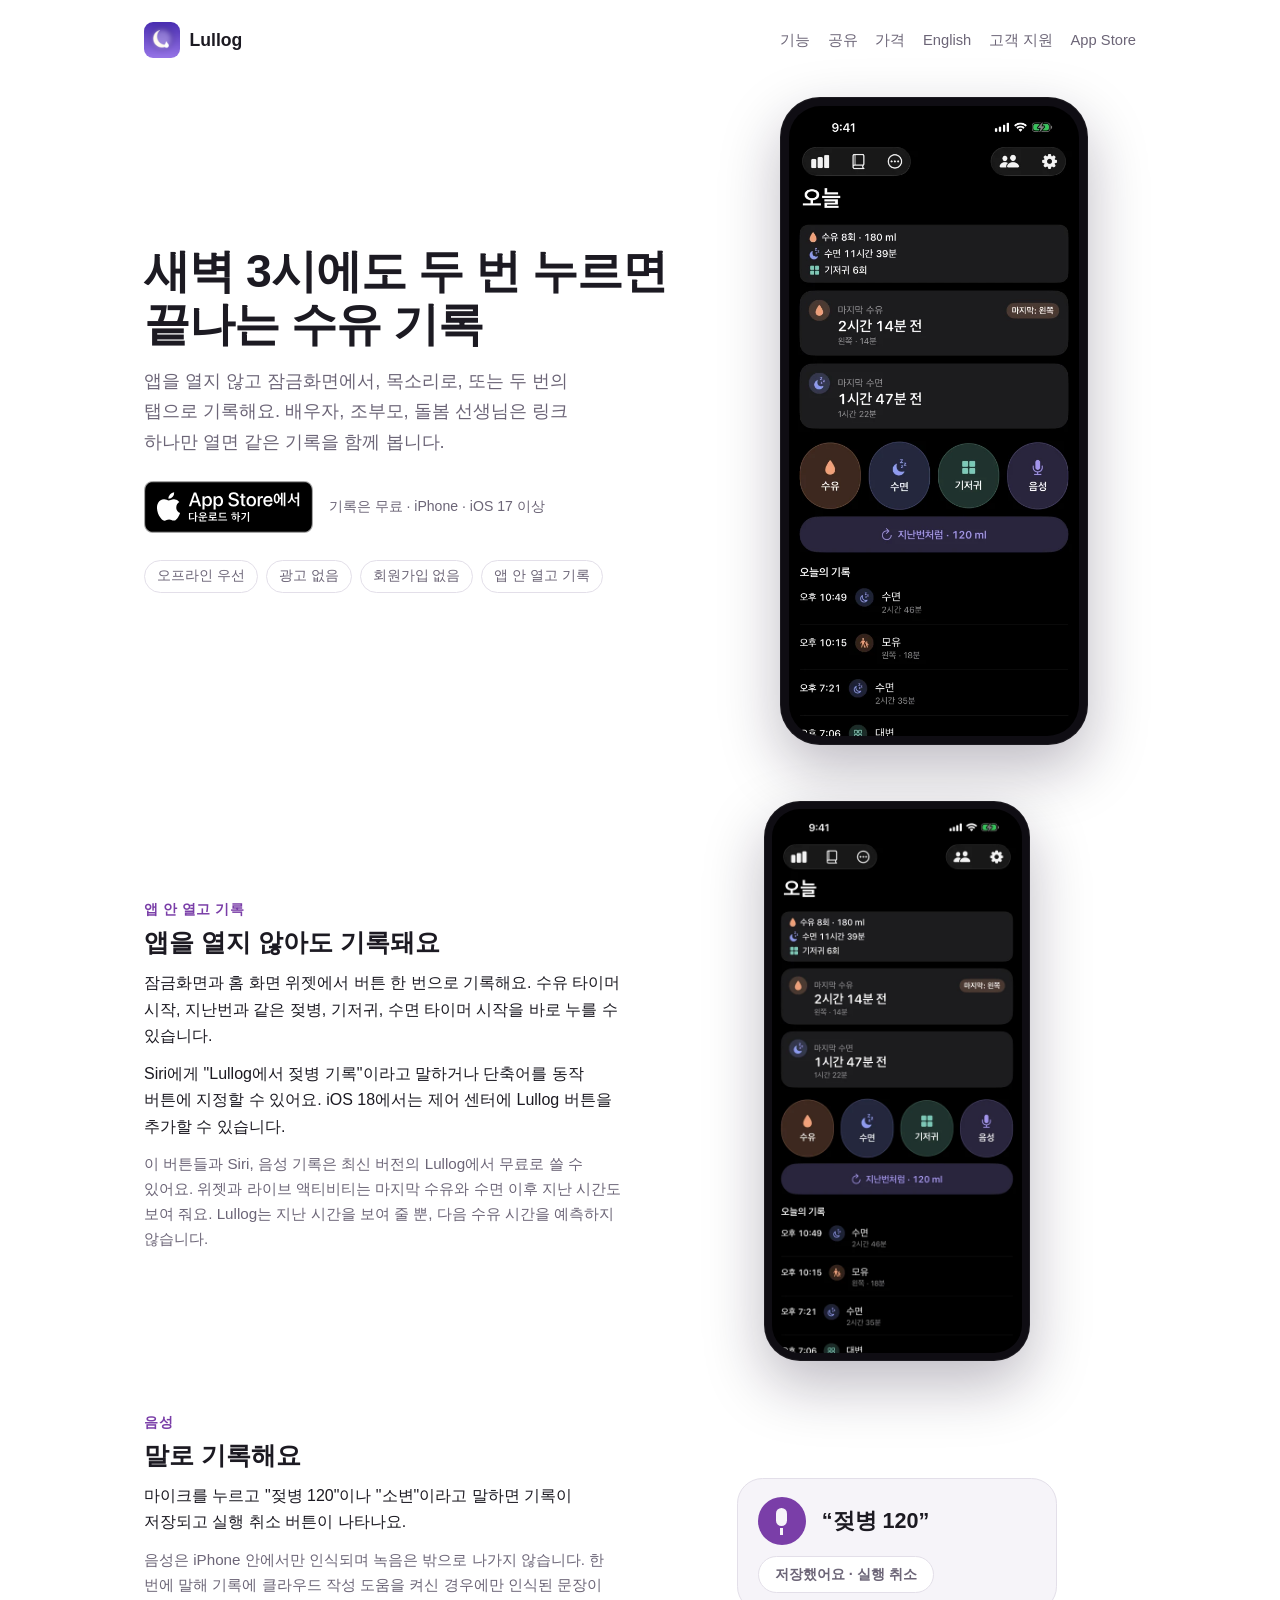
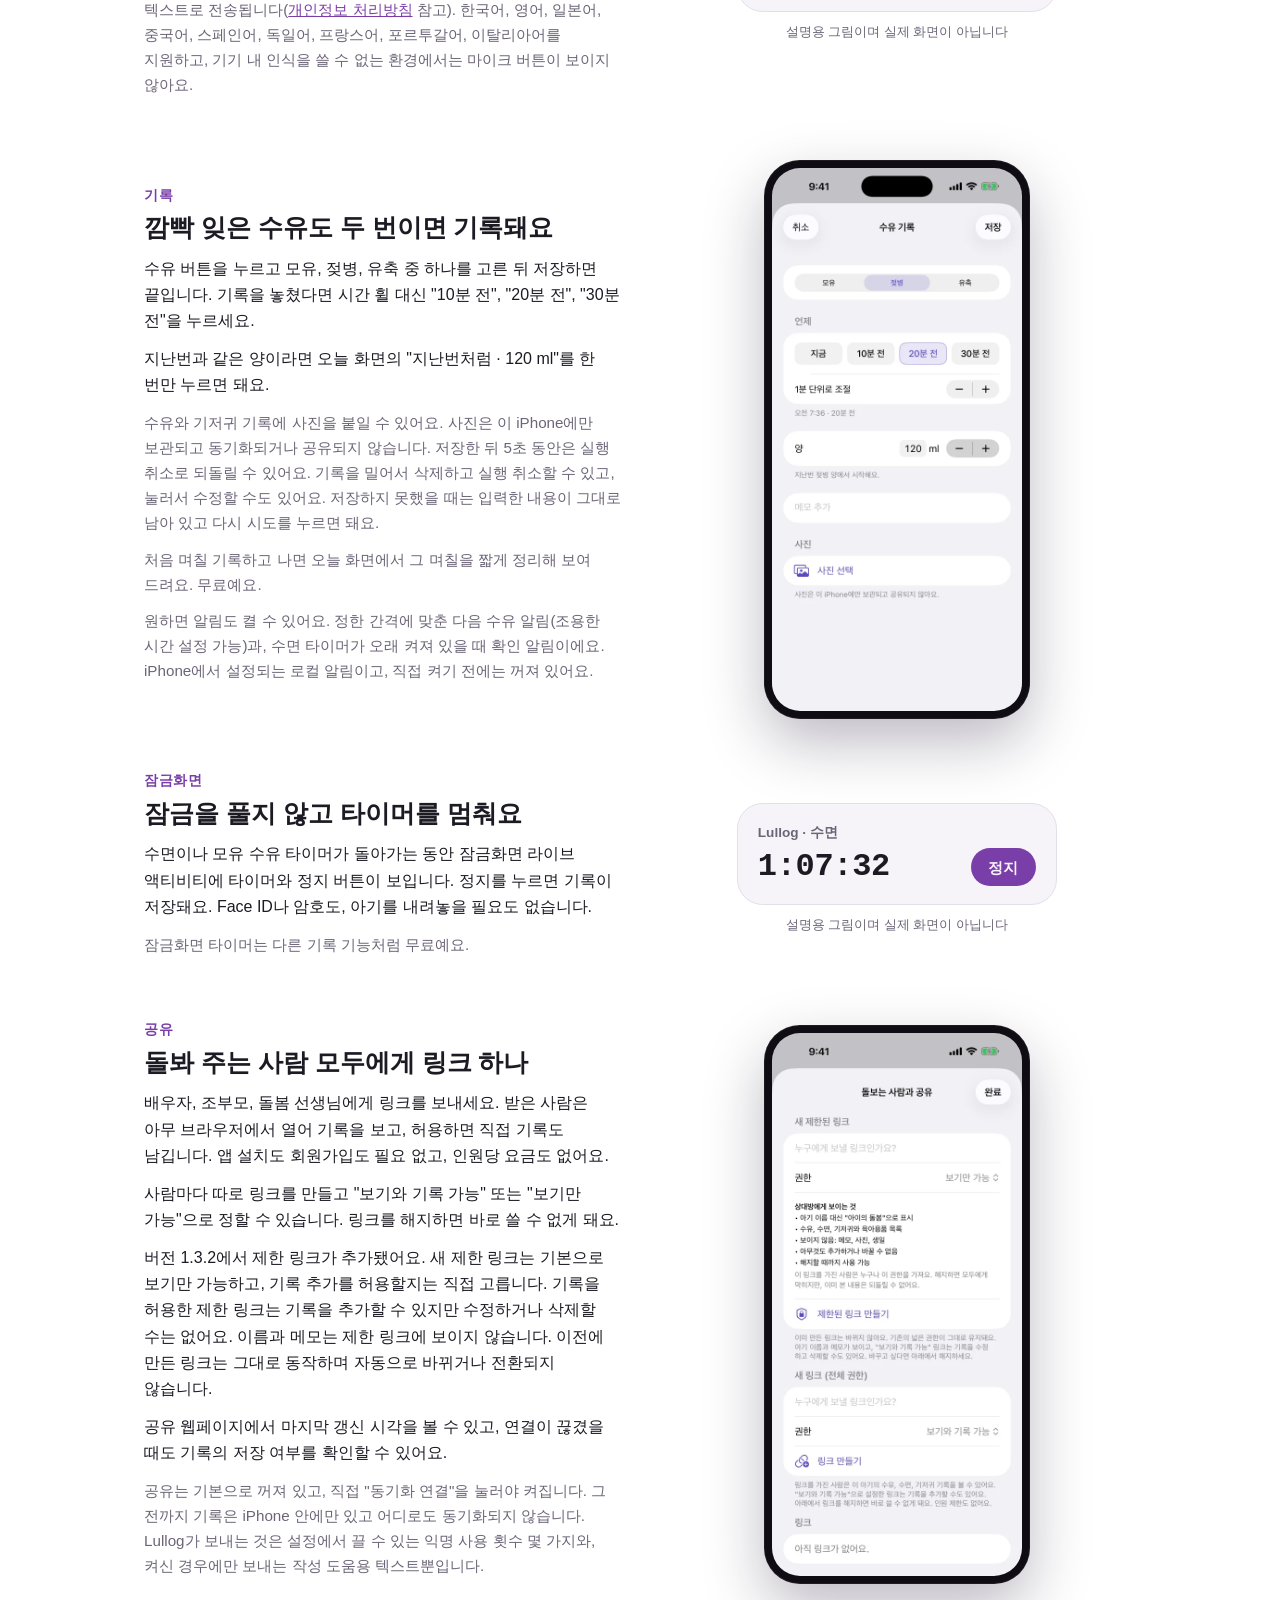
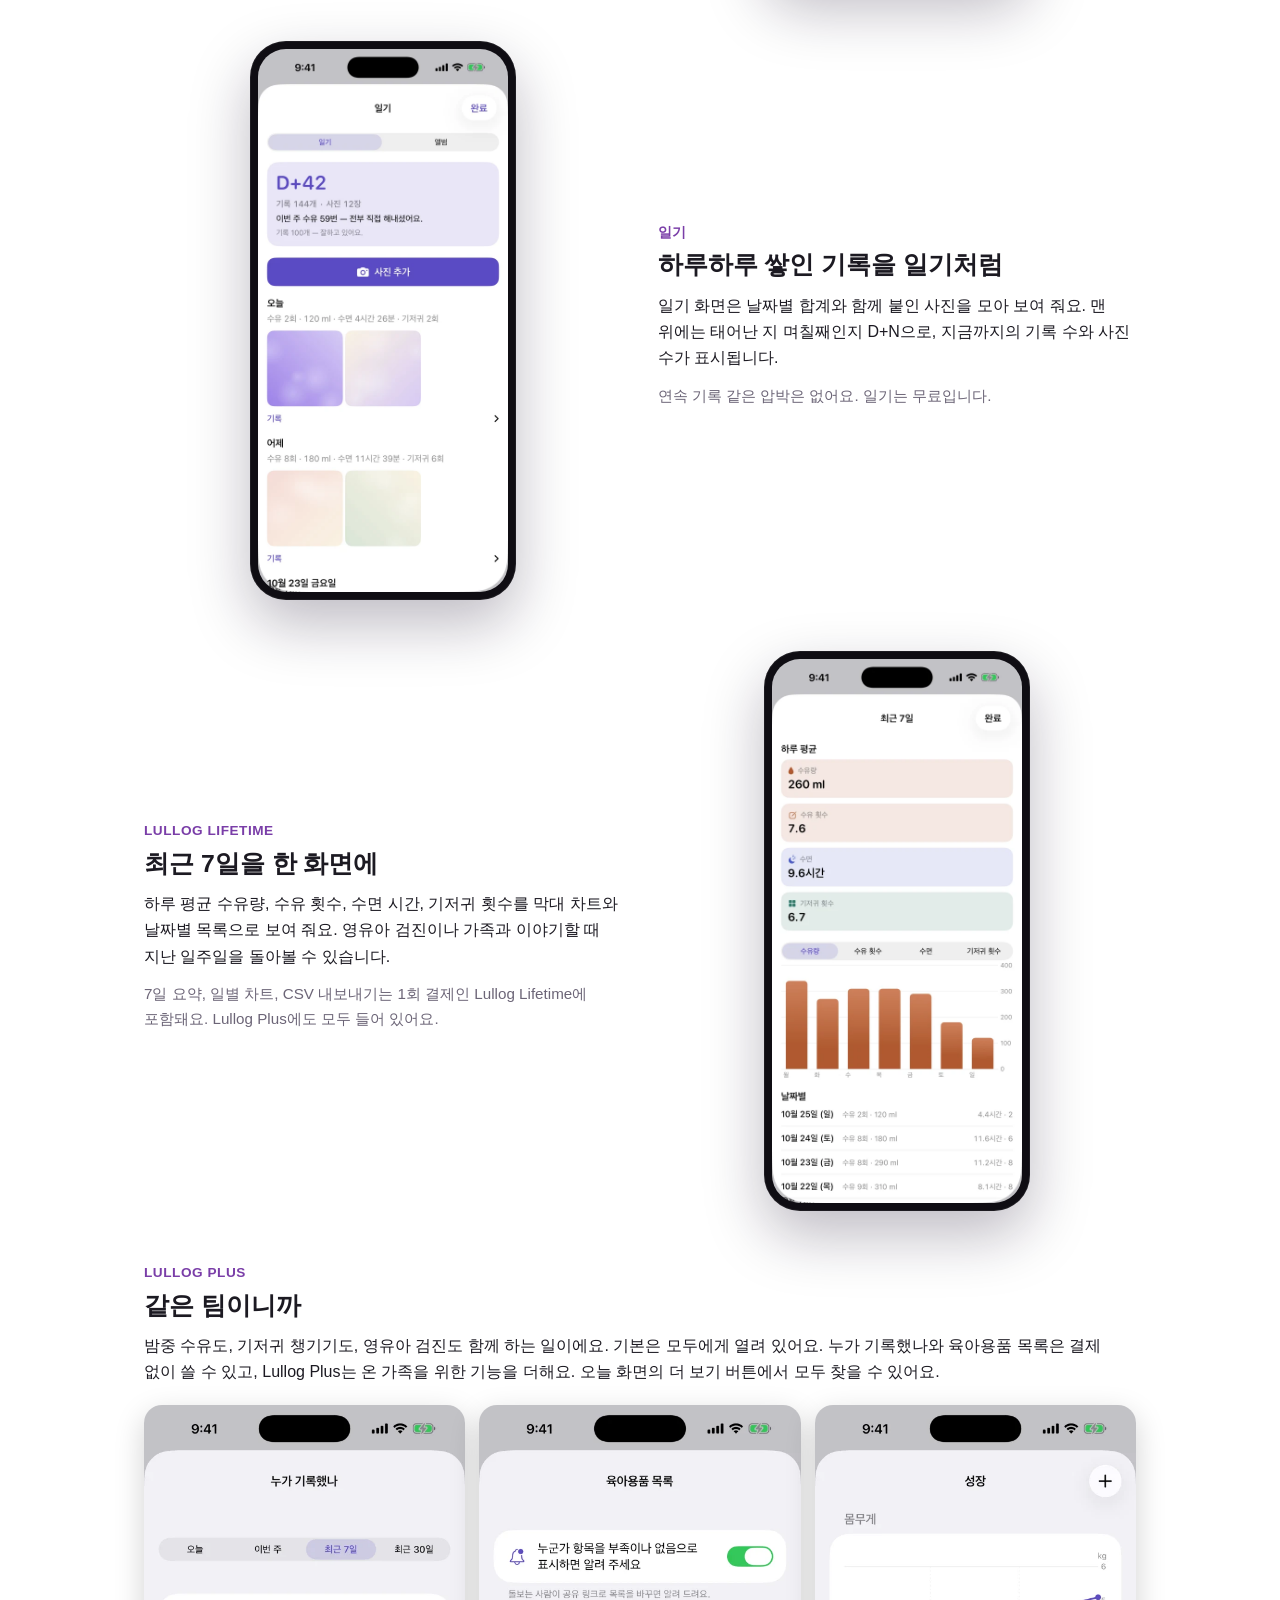
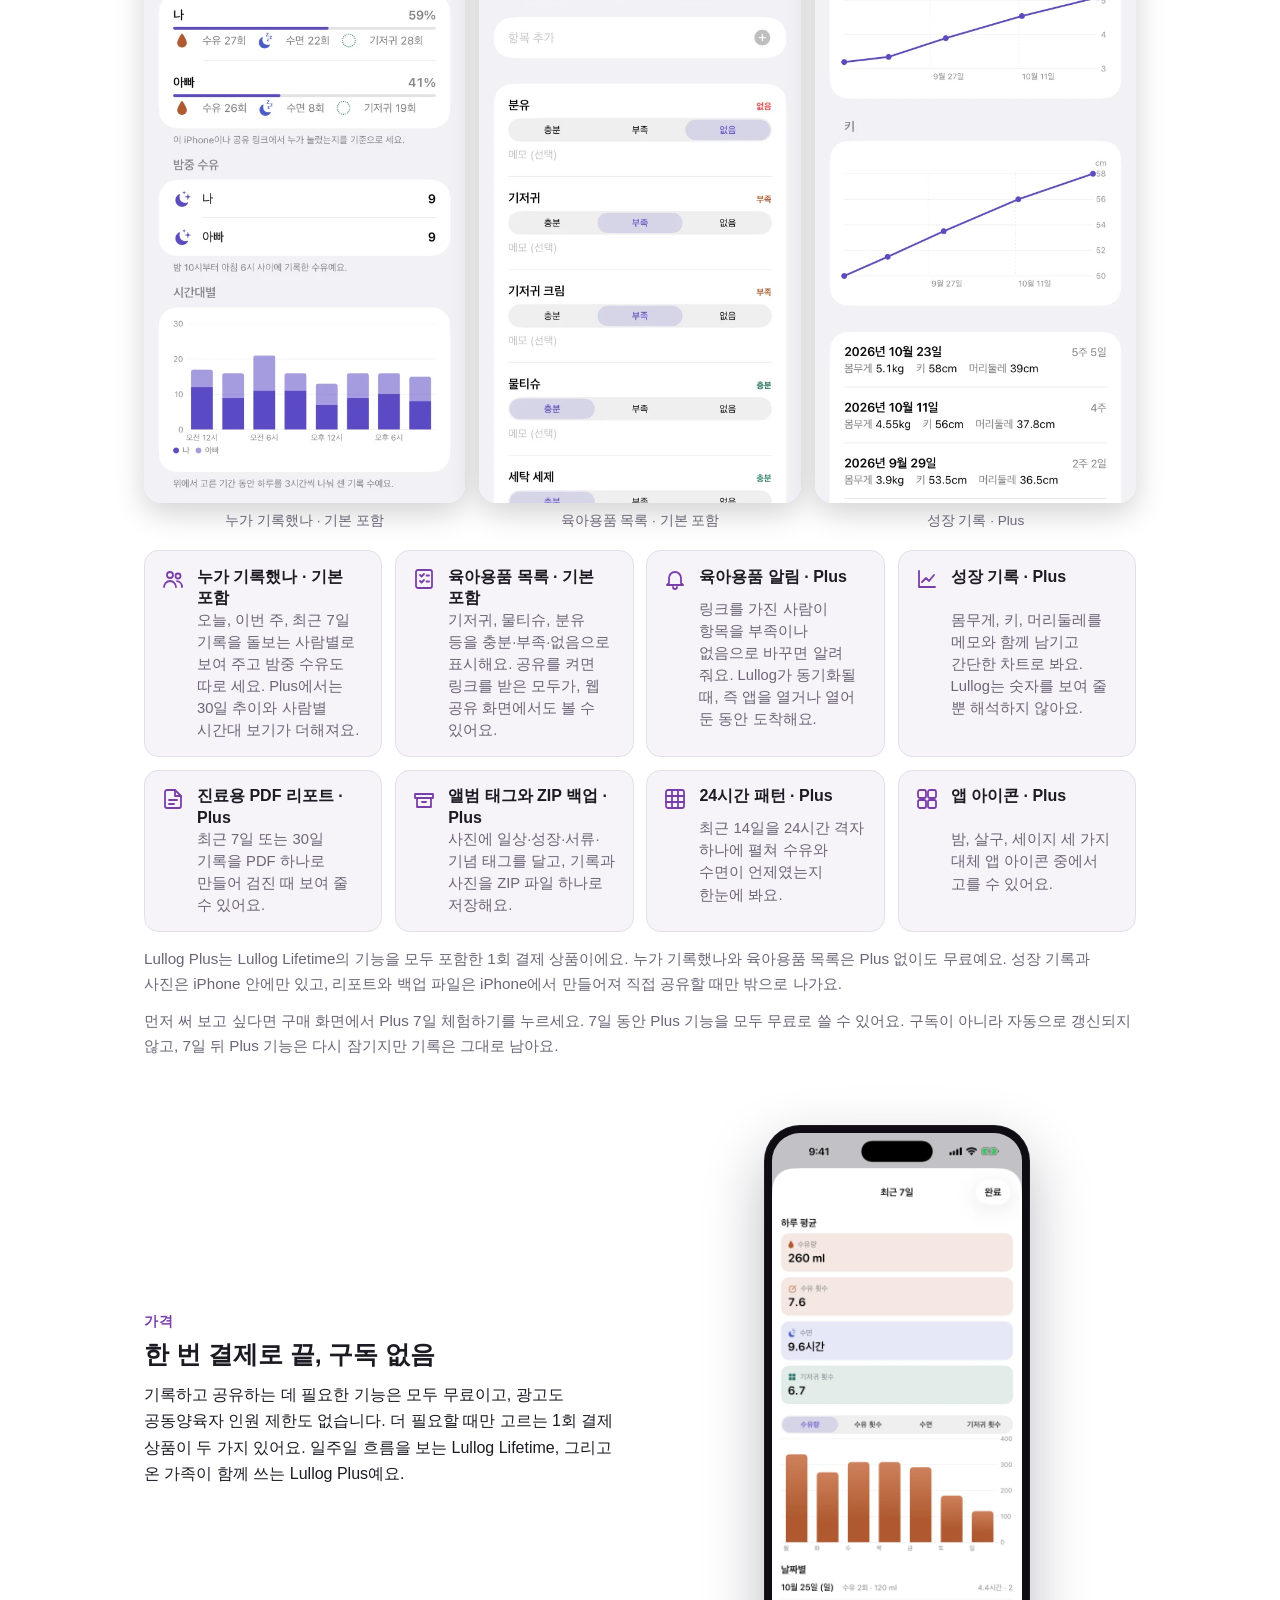
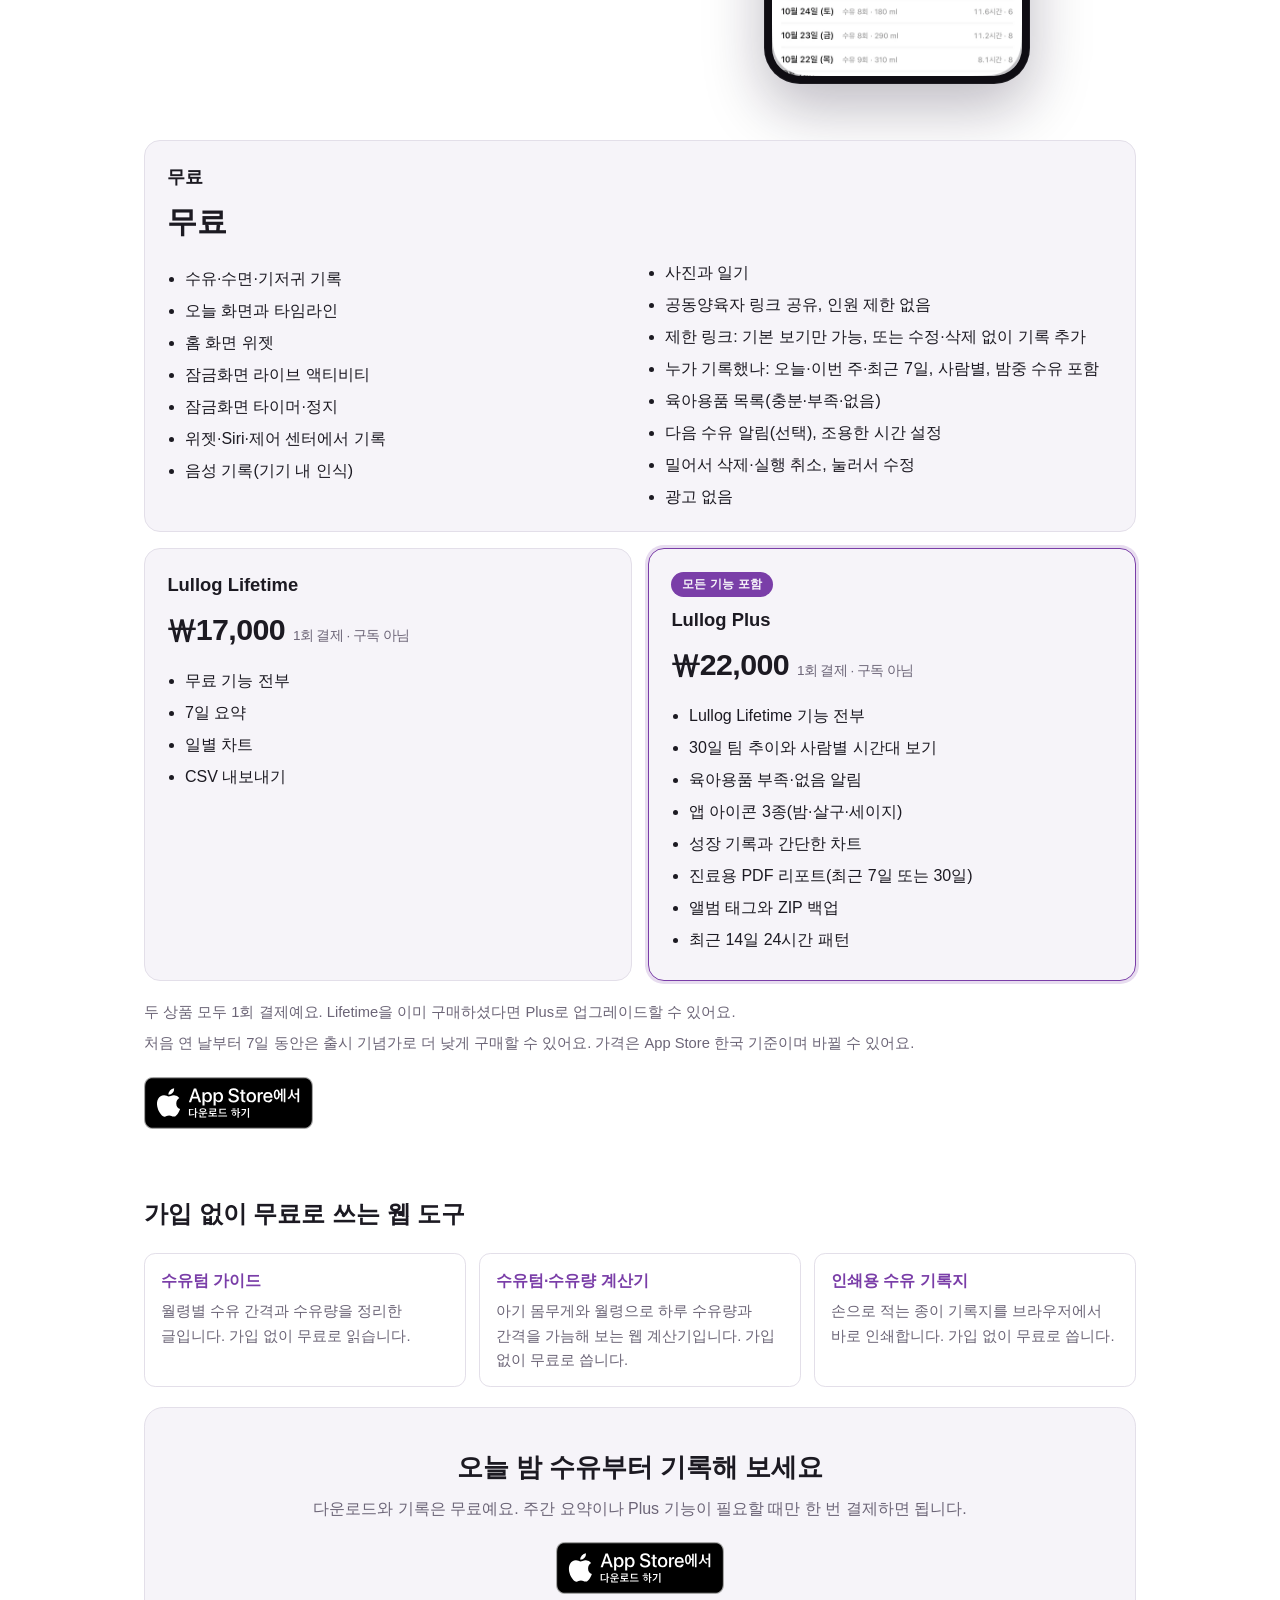
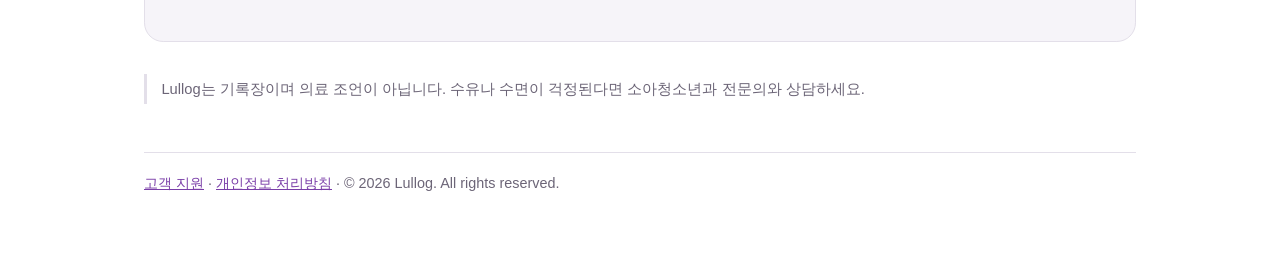
==== commit 1346667b: "Privacy: disclose optional cloud writing help (app 1.4) Add a Writing help section (EN + KO) after t" ====
--- a/ko/index.html
+++ b/ko/index.html
@@ -80,7 +80,7 @@
       <p class="kicker">음성</p>
       <h2>말로 기록해요</h2>
       <p>마이크를 누르고 "젖병 120"이나 "소변"이라고 말하면 기록이 저장되고 실행 취소 버튼이 나타나요.</p>
-      <p class="dim">음성은 iPhone 안에서만 인식되며 밖으로 나가지 않습니다. 한국어, 영어, 일본어, 중국어, 스페인어, 독일어, 프랑스어, 포르투갈어, 이탈리아어를 지원하고, 기기 내 인식을 쓸 수 없는 환경에서는 마이크 버튼이 보이지 않아요.</p>
+      <p class="dim">음성은 iPhone 안에서만 인식되며 녹음은 밖으로 나가지 않습니다. 한 번에 말해 기록에 클라우드 작성 도움을 켜신 경우에만 인식된 문장이 텍스트로 전송됩니다(<a href="privacy.html">개인정보 처리방침</a> 참고). 한국어, 영어, 일본어, 중국어, 스페인어, 독일어, 프랑스어, 포르투갈어, 이탈리아어를 지원하고, 기기 내 인식을 쓸 수 없는 환경에서는 마이크 버튼이 보이지 않아요.</p>
     </div>
     <figure class="voice-demo" aria-label="음성 기록을 표현한 그림">
       <div class="voice-card" aria-hidden="true">
@@ -132,7 +132,7 @@
       <p>사람마다 따로 링크를 만들고 "보기와 기록 가능" 또는 "보기만 가능"으로 정할 수 있습니다. 링크를 해지하면 바로 쓸 수 없게 돼요.</p>
       <p>버전 1.3.2에서 제한 링크가 추가됐어요. 새 제한 링크는 기본으로 보기만 가능하고, 기록 추가를 허용할지는 직접 고릅니다. 기록을 허용한 제한 링크는 기록을 추가할 수 있지만 수정하거나 삭제할 수는 없어요. 이름과 메모는 제한 링크에 보이지 않습니다. 이전에 만든 링크는 그대로 동작하며 자동으로 바뀌거나 전환되지 않습니다.</p>
       <p>공유 웹페이지에서 마지막 갱신 시각을 볼 수 있고, 연결이 끊겼을 때도 기록의 저장 여부를 확인할 수 있어요.</p>
-      <p class="dim">공유는 기본으로 꺼져 있고, 직접 "동기화 연결"을 눌러야 켜집니다. 그 전까지 기록은 iPhone 안에만 있고 어디로도 전송되지 않습니다. Lullog가 보내는 것은 설정에서 끌 수 있는 익명 사용 횟수 몇 가지뿐입니다.</p>
+      <p class="dim">공유는 기본으로 꺼져 있고, 직접 "동기화 연결"을 눌러야 켜집니다. 그 전까지 기록은 iPhone 안에만 있고 어디로도 동기화되지 않습니다. Lullog가 보내는 것은 설정에서 끌 수 있는 익명 사용 횟수 몇 가지와, 켜신 경우에만 보내는 작성 도움용 텍스트뿐입니다.</p>
     </div>
     <div class="phone">
       <img src="../assets/release-1.3.2/ko/share.webp" srcset="../assets/release-1.3.2/ko/share.webp 540w, ../assets/release-1.3.2/ko/share@2x.webp 1080w" sizes="(max-width: 720px) 74vw, 272px" width="540" height="1174" loading="lazy" decoding="async" alt="돌보는 사람과 공유 화면. 권한이 보기만 가능으로 정해진 새 제한된 링크 항목에 상대방에게 보이는 것(아기 이름 대신 &quot;아이의 돌봄&quot;으로 표시, 수유·수면·기저귀와 육아용품 목록, 메모·사진·생일은 보이지 않음, 아무것도 추가하거나 바꿀 수 없음, 해지할 때까지 사용 가능)과 제한된 링크 만들기 버튼, 이미 만든 링크는 바뀌지 않는다는 안내, 보기와 기록 가능으로 정해진 새 링크(전체 권한) 항목, 빈 링크 목록">
